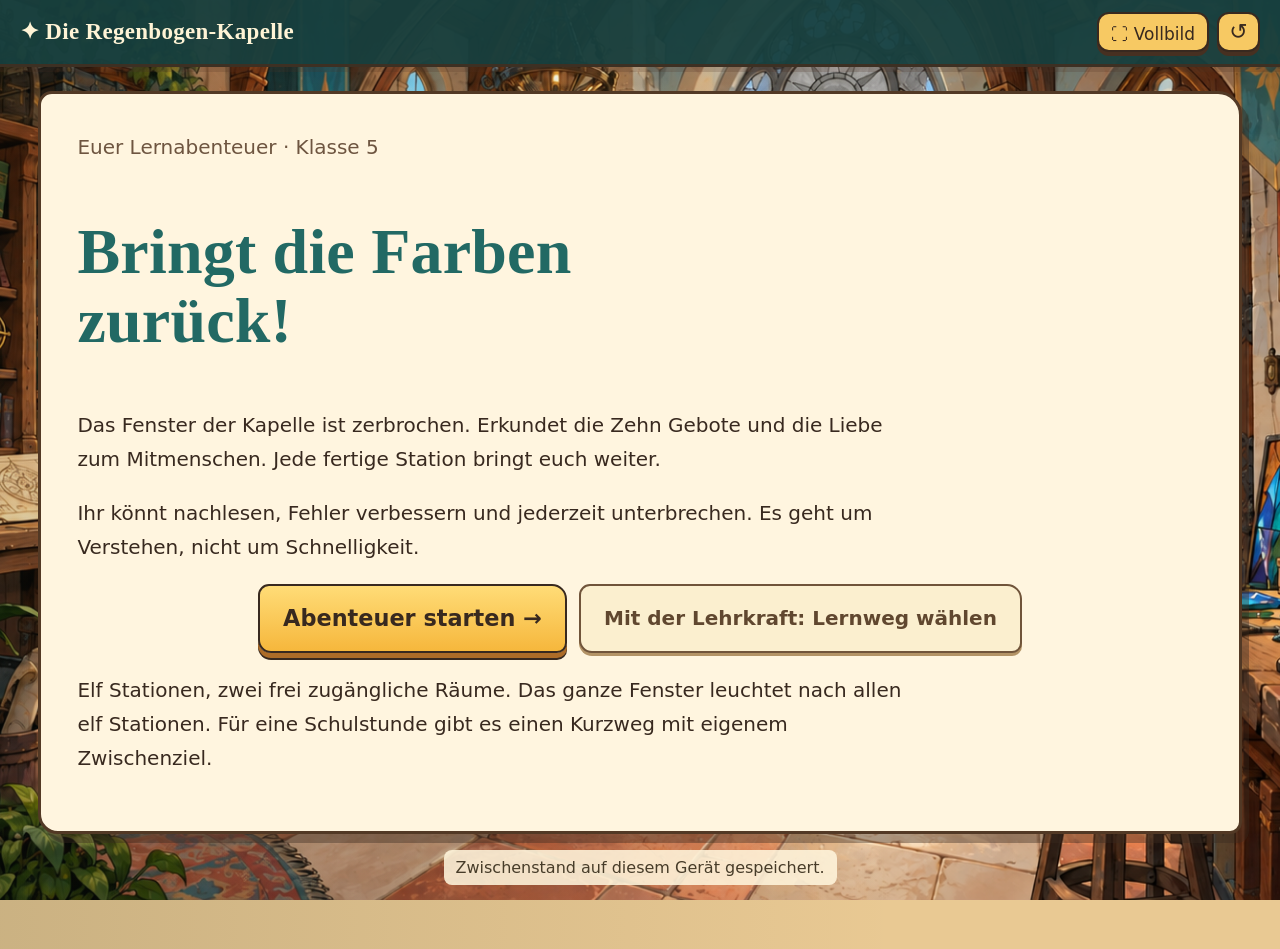
==== index.html @ 49750924 "Finale als Vollbild-Kamerafahrt" ====
<!doctype html>
<html lang="de"><head><meta charset="utf-8"><meta name="viewport" content="width=device-width,initial-scale=1"><title>Die Regenbogen-Kapelle · Gemeinsam entdecken</title><meta name="description" content="Lernabenteuer für Klasse 5: Zehn Gebote, Nächstenliebe und hilfreiche Entscheidungen.">
<link rel="stylesheet" href="styles.css?v=4.4"><link rel="stylesheet" href="adventure.css?v=4.4"><link rel="stylesheet" href="stations.css?v=4.4"><link rel="stylesheet" href="backpack.css?v=4.4"><link rel="stylesheet" href="mountain.css?v=4.4"><link rel="stylesheet" href="learning.css?v=4.4">
<link rel="stylesheet" href="scenes.css?v=4.4">
<link rel="stylesheet" href="responsive.css?v=4.4">
<script src="core.js?v=4.4" defer></script><script src="content.js?v=4.4" defer></script><script src="curriculum.js?v=4.4" defer></script><script src="script.js?v=4.4" defer></script><script src="fullscreen.js?v=4.4" defer></script></head>
<body><header class="adventure-header"><span class="adventure-brand">✦ Die Regenbogen-Kapelle</span><div class="top-actions"><button id="fullscreenBtn" class="icon-btn fullscreen-btn" type="button" aria-pressed="false">⛶ Vollbild</button><button id="resetBtn" class="icon-btn" type="button" aria-label="Spiel zurücksetzen">↺</button></div></header><p id="fullscreenStatus" class="fullscreen-status" role="status" hidden></p>
<main class="wrap"><section id="intro" class="card intro-v4"><p class="kicker">Euer Lernabenteuer · Klasse 5</p><h1>Bringt die Farben<br>zurück!</h1><p>Das Fenster der Kapelle ist zerbrochen. Erkundet die Zehn Gebote und die Liebe zum Mitmenschen. Jede fertige Station bringt euch weiter.</p><p>Ihr könnt nachlesen, Fehler verbessern und jederzeit unterbrechen. Es geht um Verstehen, nicht um Schnelligkeit.</p><div class="button-row"><button id="startBtn" class="btn sunshine">Abenteuer starten →</button><button id="introRoute" class="btn ghost">Mit der Lehrkraft: Lernweg wählen</button></div><p>Elf Stationen, zwei frei zugängliche Räume. Das ganze Fenster leuchtet nach allen elf Stationen. Für eine Schulstunde gibt es einen Kurzweg mit eigenem Zwischenziel.</p><noscript>Bitte aktiviere JavaScript, um zu spielen.</noscript></section>
<section id="game" hidden><nav class="map-header room-switch" aria-label="Räume und Lernweg"><button id="roomOne" class="btn ghost">📜 Zehn Gebote</button><button id="roomTwo" class="btn ghost">❤️ Liebe im Alltag</button><button id="routeBtn" class="btn ghost">Lernweg wählen</button><button id="finalBtn" class="btn ghost">Unser Stand</button></nav><p id="progress" class="restoration-progress" role="status"></p><div id="roomContent" class="card"></div></section>
<section id="final" class="card" hidden><div id="finalContent"></div><button id="returnBtn" class="btn sunshine">Weiter entdecken →</button></section><p id="saveStatus" class="save-status" role="status"></p></main></body></html>
---- styles.css ----
:root{--sunshine:#FFC94D;--sunshine-dark:#F0A900;--coral:#FF7A93;--coral-dark:#E85D77;--sky:#4FC3E8;--sky-dark:#2AA8D1;--mint:#34D1A6;--mint-dark:#1FB48C;--violet:#9B7EDE;--violet-dark:#8562C9;--cream:#FFFDF8;--cream-2:#FFF6E4;--ink:#3A2E52;--ink-soft:#6C6285;--grey-glass:#DEE3EC;--shadow:rgba(58,46,82,.18);--bg-top:#BFE9FB;--bg-mid:#FBE4F1;--bg-bottom:#FFD9C7;color-scheme:light}
@media(prefers-color-scheme:dark){:root{--cream:#2C2445;--cream-2:#241D3A;--ink:#FFF7EC;--ink-soft:#CFC4E8;--grey-glass:#4A4468;--shadow:rgba(0,0,0,.5);--bg-top:#161033;--bg-mid:#241A3E;--bg-bottom:#3A1F3C;color-scheme:dark}}
*{box-sizing:border-box}html,body{margin:0;padding:0}body{min-height:100vh;background:linear-gradient(160deg,var(--bg-top),var(--bg-mid) 55%,var(--bg-bottom));font-family:ui-rounded,"Arial Rounded MT Bold",system-ui,-apple-system,sans-serif;color:var(--ink);overflow-x:hidden;position:relative}h1,h2,h3,h4,.display{font-family:ui-rounded,"Arial Rounded MT Bold",system-ui,sans-serif;font-weight:700;letter-spacing:.2px}button,input{font:inherit}button:focus-visible,input:focus-visible{outline:3px solid var(--ink);outline-offset:3px}
.blob{position:fixed;border-radius:50%;filter:blur(2px);opacity:.55;z-index:0;pointer-events:none}.blob1{width:220px;height:220px;background:var(--sunshine);top:-60px;left:-70px}.blob2{width:160px;height:160px;background:var(--mint);bottom:10%;left:-60px}.blob3{width:260px;height:260px;background:var(--coral);bottom:-100px;right:-90px;opacity:.4}.blob4{width:140px;height:140px;background:var(--sky);top:8%;right:-40px;opacity:.5}
.wrap{position:relative;z-index:1;max-width:760px;margin:0 auto;padding:20px 18px 60px}.screen{display:none}.screen.active{display:block}.btn{font-weight:700;font-size:1.05rem;border:none;border-radius:999px;padding:14px 28px;cursor:pointer;color:#fff;background:var(--sky);box-shadow:0 6px 0 var(--sky-dark);transition:transform .08s,box-shadow .08s;min-height:48px}.btn:active{transform:translateY(4px);box-shadow:0 2px 0 var(--sky-dark)}.btn.sunshine{background:var(--sunshine);box-shadow:0 6px 0 var(--sunshine-dark);color:#3A2E52}.btn.coral{background:var(--coral);box-shadow:0 6px 0 var(--coral-dark)}.btn.mint{background:var(--mint);box-shadow:0 6px 0 var(--mint-dark)}.btn.ghost{background:transparent;color:var(--ink);box-shadow:none;border:2px solid var(--grey-glass)}.btn:disabled{opacity:.45;cursor:not-allowed;box-shadow:none;transform:none}.card{background:var(--cream);border-radius:28px;padding:28px 24px;box-shadow:0 14px 34px var(--shadow)}
.intro-hero,.finale-hero{display:flex;justify-content:center;margin:10px 0 4px}#windowSvg{width:220px;height:auto;overflow:visible}#windowSvg .wedge{transition:fill .6s}.title-block{text-align:center;margin-bottom:6px}.title-block h1{font-size:1.9rem;margin:6px 0 2px}.kicker{color:var(--ink-soft);margin:0;font-size:1rem}.story{font-size:1.08rem;line-height:1.55;text-align:center;margin:18px auto 22px;max-width:520px}.center{text-align:center}footer.credits{text-align:center;color:var(--ink-soft);font-size:.85rem;margin-top:26px}
.map-header{display:flex;align-items:center;justify-content:center;gap:2px;margin:8px 0 26px;padding:14px 6px}.map-window{width:56px;flex:0 0 auto;margin-right:8px}.map-window svg{width:100%;height:auto}.room-nav{display:flex;align-items:center;flex-wrap:wrap;justify-content:center;gap:0}.node{display:flex;flex-direction:column;align-items:center;gap:6px;background:none;border:none;cursor:pointer;padding:6px}.node .dot{width:52px;height:52px;border-radius:50%;display:flex;align-items:center;justify-content:center;font-size:1.5rem;background:var(--grey-glass);border:3px solid transparent;transition:.2s}.node .label{font-size:.72rem;font-weight:800;color:var(--ink-soft);max-width:70px;text-align:center}.node.locked{cursor:default}.node.locked .dot{opacity:.55}.node.active .dot{background:var(--cream);border-color:currentColor;box-shadow:0 4px 14px var(--shadow)}.node.done .dot{color:#fff}.node[data-accent=sunshine].active .dot,.node[data-accent=sunshine].done .dot{background:var(--sunshine);border-color:var(--sunshine-dark)}.node[data-accent=coral].active .dot,.node[data-accent=coral].done .dot{background:var(--coral);border-color:var(--coral-dark)}.node[data-accent=violet].active .dot{background:var(--violet);border-color:var(--violet-dark)}.connector{width:24px;height:3px;background:var(--grey-glass);border-radius:2px;margin-bottom:22px}.connector.done{background:var(--mint)}
.eyebrow-badge{display:inline-block;font-weight:700;font-size:.85rem;padding:5px 14px;border-radius:999px;color:#fff;margin-bottom:10px}.room-1 .eyebrow-badge{background:var(--sunshine-dark)}.room-2 .eyebrow-badge{background:var(--coral-dark)}.hilfe-panel{background:var(--cream-2);border:2px dashed var(--grey-glass);border-radius:16px;padding:14px 18px;margin-bottom:18px;font-size:.95rem;line-height:1.5}.hilfe-panel h4{margin:2px 0 8px}.hilfe-panel ul{margin:0;padding-left:22px}.hilfe-panel ul.plain{list-style:none;padding-left:0}.hilfe-panel li{margin-bottom:8px}.hilfe-panel p{margin:8px 0}.scene-intro{text-align:center;font-size:1.02rem;line-height:1.55;color:var(--ink-soft);max-width:520px;margin:0 auto 22px}.hotspot-grid{display:grid;grid-template-columns:repeat(auto-fit,minmax(108px,1fr));gap:14px;margin-bottom:6px}.hotspot{position:relative;color:var(--ink);background:var(--cream-2);border:2px solid var(--grey-glass);border-radius:20px;padding:18px 10px 14px;cursor:pointer;transition:transform .12s,box-shadow .12s;text-align:center}.hotspot:hover{transform:translateY(-3px);box-shadow:0 8px 18px var(--shadow)}.hotspot-icon{font-size:2.1rem;margin-bottom:8px}.hotspot-label{font-weight:800;font-size:.85rem;line-height:1.3}.hotspot-badge{position:absolute;top:-8px;right:-8px;width:28px;height:28px;border-radius:50%;display:flex;align-items:center;justify-content:center;font-size:.95rem;box-shadow:0 3px 8px var(--shadow)}.hotspot-badge-done{background:var(--mint);color:#fff}.hotspot-badge-locked{background:var(--grey-glass)}.hotspot-open{border-color:var(--sunshine-dark)}.hotspot-done{border-color:var(--mint-dark);background:var(--mint);color:#fff}.hotspot-info{border-style:dashed}.hotspot-locked{opacity:.55;cursor:default}.hotspot-exit-ready{border-color:var(--violet-dark);background:var(--violet);color:#fff}.detail-view .back-btn{margin-bottom:16px}.object-flavor{font-style:italic;color:var(--ink-soft);margin:0 0 18px}
.progress-dots{display:flex;gap:7px;margin:4px 0 16px;flex-wrap:wrap}.progress-dots span{width:10px;height:10px;border-radius:50%;background:var(--grey-glass)}.progress-dots span.filled{background:var(--sunshine-dark)}.question-text{font-size:1.12rem;font-weight:800;margin:0 0 18px;line-height:1.45}.options{display:flex;flex-direction:column;gap:12px}.opt-btn{text-align:left;font-weight:700;font-size:1rem;color:var(--ink);background:var(--cream-2);border:2px solid var(--grey-glass);border-radius:16px;padding:14px 18px;cursor:pointer;transition:.12s;min-height:48px}.opt-btn:hover{border-color:var(--sunshine-dark)}.opt-btn.correct{background:var(--mint);border-color:var(--mint-dark);color:#fff}.opt-btn.wrong{background:var(--coral);border-color:var(--coral-dark);color:#fff}.hint{margin-top:14px;font-size:.95rem;color:var(--ink-soft);min-height:1.2em}.sentence-box{background:var(--cream-2);border-radius:16px;padding:18px;font-size:1.1rem;font-weight:800;min-height:64px;margin-bottom:20px;line-height:1.5;border:2px dashed var(--grey-glass)}.sentence-box .placeholder{color:var(--ink-soft);font-weight:600;font-size:1rem}.chip-pool{display:flex;flex-wrap:wrap;gap:10px;justify-content:center}.chip{font-weight:800;font-size:1rem;color:var(--ink);background:var(--cream);border:2px solid var(--grey-glass);border-radius:14px;padding:11px 16px;cursor:pointer;min-height:44px}.chip:hover{border-color:var(--coral-dark)}.chip.used{display:none}
.buckets{display:flex;gap:14px;margin-top:22px;flex-wrap:wrap}.bucket{flex:1 1 140px;background:var(--cream-2);border:2px solid var(--grey-glass);border-radius:16px;padding:14px;min-height:140px;cursor:pointer;transition:.15s}.bucket h4{margin:2px 0 10px;text-align:center}.bucket-item{background:var(--cream);border-radius:10px;padding:8px 10px;font-size:.85rem;font-weight:700;margin-bottom:8px}.statement-pool{display:flex;flex-direction:column;gap:10px;margin-bottom:6px}.statement-card{text-align:left;color:var(--ink);background:var(--cream);border:2px solid var(--grey-glass);border-radius:14px;padding:13px 16px;font-weight:700;cursor:pointer;font-size:.98rem;min-height:44px}.statement-card.selected{border-color:var(--mint-dark);background:var(--mint);color:#fff}.statement-card.placed{display:none}
.keypad{max-width:280px;margin:0 auto}.keypad-display{background:var(--cream-2);border:2px solid var(--grey-glass);border-radius:14px;text-align:center;font-size:1.8rem;font-weight:700;padding:10px;margin-bottom:14px;letter-spacing:4px;min-height:52px}.keypad-grid{display:grid;grid-template-columns:repeat(3,1fr);gap:10px}.keypad-btn{font-weight:700;font-size:1.3rem;background:var(--cream);border:2px solid var(--grey-glass);border-radius:14px;padding:14px 0;cursor:pointer;color:var(--ink);min-height:52px}.keypad-btn:hover{border-color:var(--sunshine-dark)}.keypad-btn.keypad-ok{background:var(--mint);color:#fff;border-color:var(--mint-dark)}.keypad-btn.keypad-del{background:var(--coral);color:#fff;border-color:var(--coral-dark)}.keypad-btn:disabled{opacity:.5}
.catch-score{text-align:center;font-weight:700;margin-bottom:10px}.catch-game{position:relative;height:300px;background:linear-gradient(180deg,var(--bg-top),var(--cream-2));border-radius:20px;overflow:hidden;border:2px solid var(--grey-glass);margin-bottom:6px}.catch-chip{position:absolute;top:-54px;font-weight:700;font-size:.92rem;background:var(--cream);border:2px solid var(--sunshine-dark);border-radius:999px;padding:9px 15px;cursor:pointer;box-shadow:0 4px 10px var(--shadow);color:var(--ink);max-width:90%;overflow-wrap:anywhere}.catch-static-pool{display:flex;flex-wrap:wrap;gap:10px;justify-content:center;padding:16px;background:var(--cream-2);border-radius:20px;margin-bottom:6px}.catch-static-pool .catch-chip{position:static}.success-box{text-align:center;padding:10px 0 2px}.success-box .big-emoji{font-size:2.6rem;display:block;margin-bottom:6px}.success-box p{font-size:1.05rem;line-height:1.5}.message-card{background:var(--cream-2);border-left:6px solid var(--sunshine-dark);border-radius:16px;padding:20px 22px;font-size:1.08rem;line-height:1.6;margin:20px 0}.cert{border:3px dashed var(--sunshine-dark);border-radius:20px;padding:22px;text-align:center;margin:22px 0;background:var(--cream)}.cert input{font-weight:700;font-size:1.1rem;text-align:center;color:var(--ink);border:none;border-bottom:3px solid var(--grey-glass);background:transparent;padding:8px 4px;width:80%;max-width:320px}.cert-name{font-size:1.3rem;margin:10px 0 4px;min-height:1.6em;overflow-wrap:anywhere}.button-row{display:flex;gap:12px;justify-content:center;flex-wrap:wrap;margin-top:20px}.confetti{position:fixed;top:-20px;width:10px;height:16px;z-index:5;pointer-events:none;border-radius:2px}.top-actions{position:fixed;top:14px;right:14px;z-index:6}.icon-btn{background:var(--cream);color:var(--ink);border:none;border-radius:50%;width:42px;height:42px;font-size:1.1rem;box-shadow:0 4px 12px var(--shadow);cursor:pointer}
@media(prefers-reduced-motion:no-preference){.blob{animation:floaty 9s ease-in-out infinite}.blob2{animation-duration:11s}.blob3{animation-duration:13s}.blob4{animation-duration:10s}@keyframes floaty{50%{transform:translateY(-18px) scale(1.04)}}#windowSvg.complete .glow{animation:pulseglow 2.4s ease-in-out infinite}@keyframes pulseglow{0%,100%{opacity:.35}50%{opacity:.75}}.hotspot-exit-ready{animation:exitPulse 1.6s ease-in-out infinite}@keyframes exitPulse{50%{box-shadow:0 0 0 8px rgba(155,126,222,0)}}.shake{animation:shake .4s}@keyframes shake{20%{transform:translateX(-8px)}40%{transform:translateX(8px)}60%{transform:translateX(-6px)}80%{transform:translateX(6px)}}.catch-chip.falling{animation:dropfall linear forwards}@keyframes dropfall{to{transform:translateY(360px)}}.catch-caught{animation:caughtPop .4s ease forwards!important}@keyframes caughtPop{to{transform:scale(1.5);opacity:0}}.catch-wrong{animation:wrongShrink .4s ease forwards!important}@keyframes wrongShrink{to{transform:scale(.5);opacity:0}}.confetti{animation:fall linear forwards}@keyframes fall{to{transform:translateY(110vh) rotate(360deg);opacity:.9}}}
@media(prefers-reduced-motion:reduce){*,*::before,*::after{transition:none!important;animation:none!important}}
@media(max-width:480px){.title-block h1{font-size:1.5rem}.card{padding:22px 16px;border-radius:22px}.buckets{flex-direction:column}.connector{width:14px}.wrap{padding-top:60px}}
.mini-game h2{font-size:1.45rem;margin:0 0 12px;overflow-wrap:anywhere}.mini-game h3{font-size:1.15rem;line-height:1.45}.mini-intro,.mini-story{line-height:1.6}.mini-story{padding:18px;border-radius:18px;background:var(--cream-2);border-left:5px solid var(--violet)}.mini-visual{display:flex;align-items:center;justify-content:center;gap:10px;min-height:110px;margin:22px 0 10px;padding:20px;border-radius:20px}.bridge-visual{background:linear-gradient(180deg,var(--cream-2) 48%,#2a8baa 49%,#19647e);border-inline:16px solid var(--mint-dark)}.mini-piece{display:flex;align-items:center;justify-content:center;width:65px;height:46px;font-size:1.8rem;border:2px dashed var(--ink-soft);border-radius:10px;opacity:.28;filter:grayscale(1);transition:opacity .3s,transform .3s}.mini-piece.restored{opacity:1;filter:none;transform:translateY(-4px);border-style:solid;background:var(--sunshine);border-color:var(--sunshine-dark)}.workshop-visual{display:grid;grid-template-columns:repeat(2,minmax(0,80px));gap:5px;background:var(--cream-2);border:5px solid var(--violet-dark);border-radius:85px 85px 14px 14px;width:min(100%,220px);margin-inline:auto}.workshop-visual .mini-piece{width:100%;height:55px}.workshop-visual .mini-piece.restored{transform:none;color:#3a2e52}.workshop-visual .mini-piece:nth-child(2).restored{background:var(--coral)}.workshop-visual .mini-piece:nth-child(3).restored{background:var(--sky)}.workshop-visual .mini-piece:nth-child(4).restored{background:var(--mint)}.mini-progress{text-align:center;font-weight:800;color:var(--ink-soft)}.mini-feedback{line-height:1.6;border-radius:14px;min-height:1.6em;margin:18px 0}.mini-feedback:not(:empty){padding:16px;background:var(--cream-2);border-left:5px solid var(--sunshine-dark)}.mini-feedback.helpful{border-left-color:var(--mint-dark)}.mini-next{margin-bottom:10px}.mini-game [hidden]{display:none!important}.mini-game .opt-btn{line-height:1.5}.mini-game .opt-btn.correct{color:#183c31}.mini-game .opt-btn:disabled{cursor:default}.mini-game .opt-btn.tried{border-style:dashed}.mini-recap{padding-left:24px;line-height:1.65}.mini-recap li{margin-bottom:12px}.mini-reflection{padding:16px;background:var(--cream-2);border-radius:14px;line-height:1.6}.backpack-visual{text-align:center;margin:20px 0}.backpack-icon{font-size:4rem;display:block}.backpack-pebbles{display:flex;justify-content:center;gap:14px}.pebble{font-size:2rem}.stone-list{display:grid;gap:12px}.stone-button{padding:18px;border:2px solid var(--grey-glass);background:var(--cream-2);color:var(--ink);border-radius:22px;text-align:left;line-height:1.5;cursor:pointer;font-weight:700}.stone-button:hover{border-color:var(--violet)}.stone-button.lifted{border-color:var(--mint-dark);cursor:default;opacity:.65}.mini-game h3:focus{outline:none}
@media(max-width:480px){.mini-game h2{font-size:1.25rem}.mini-story{padding:14px}.mini-visual{padding:14px;gap:6px}.mini-piece{width:55px}.mini-next{width:100%}}
@media print{@page{size:A4;margin:18mm}:root{--cream:#fff;--cream-2:#fff;--ink:#000;--ink-soft:#333;--sunshine-dark:#a56c00}body{background:#fff;color:#000}.blob,.top-actions,.confetti,.button-row,#nameInput,#screen-intro,#screen-game{display:none!important}.wrap{padding:0;max-width:none}.cert,.message-card{break-inside:avoid}#screen-finale.active{display:block}#windowSvg{print-color-adjust:exact;-webkit-print-color-adjust:exact}}
---- adventure.css ----
/* Ein warmes, handgezeichnetes Point-and-Click-Abenteuer.
   Die helle Palette ist bewusst unabhängig vom System-Dunkelmodus. */
:root{--sunshine:#ffc64c;--sunshine-dark:#a9691b;--coral:#ef805b;--coral-dark:#a8422c;--sky:#70c9cd;--sky-dark:#257e82;--mint:#8ec890;--mint-dark:#387e58;--violet:#aa8ed0;--violet-dark:#685080;--cream:#fff6de;--cream-2:#f5e7c6;--ink:#38291f;--ink-soft:#6e5540;--grey-glass:#c2c9bc;--shadow:rgba(45,27,17,.28);--bg-top:#b5e4da;--bg-mid:#fff0c0;--bg-bottom:#e8a16b;color-scheme:light}
html{min-height:100%;background:#e9c993}body{background:linear-gradient(90deg,rgba(30,45,34,.15),transparent 70%),var(--chapel-scene) center center / cover fixed;min-height:100vh;font-family:'Trebuchet MS',Verdana,system-ui,sans-serif;line-height:1.45}.blob{display:none}button,input{font-family:inherit}button:focus-visible,input:focus-visible,[role=button]:focus-visible{outline:4px solid #087c88;outline-offset:5px}h1,h2,h3,h4,.display{font-family:Georgia,'Palatino Linotype',serif;font-weight:800;color:var(--ink)}
.adventure-header{position:relative;z-index:7;display:flex;align-items:center;justify-content:space-between;gap:20px;padding:17px 90px 17px 30px;border-bottom:3px solid #3d3023;background:#173f3eeF;color:#fff4d6;box-shadow:0 5px 0 #4e322535}.adventure-brand{font-family:Georgia,serif;font-size:1.15rem;font-weight:bold;letter-spacing:.3px}.adventure-brand>span{color:#ffc954;font-size:1.5rem;margin-right:9px}.adventure-tag{font-size:.8rem;color:#d2e6cb}.top-actions{top:12px;right:22px;z-index:8}.icon-btn{border:2px solid #38291f;border-radius:12px;background:#f7c963;box-shadow:0 4px 0 #473021;color:#38291f;width:43px;height:40px}.wrap{max-width:1180px;padding:40px 28px 75px;margin:0 auto}#screen-intro.active{display:grid;grid-template-columns:minmax(0,540px) 1fr;gap:32px;align-items:end;min-height:calc(100vh - 190px)}
.intro-copy{position:relative;padding:36px 36px 28px;background:#fff3d7;border:3px solid #503323;border-radius:10px 30px 14px 25px;box-shadow:8px 10px 0 #38291f44,inset 0 0 0 7px #f4deb4;background-image:radial-gradient(#ab7c3820 .65px,transparent .65px);background-size:6px 6px}.intro-copy::before,.intro-copy::after{content:'✦';position:absolute;color:#ba7c2e;font-size:18px;top:10px}.intro-copy::before{left:14px}.intro-copy::after{right:14px}.title-block{text-align:left}.title-block .kicker{font-weight:800;text-transform:uppercase;letter-spacing:1.5px;color:#247777;font-size:.7rem;margin:4px 0 18px}.title-block h1{font-size:clamp(2rem,3.6vw,3.15rem);line-height:1.05;letter-spacing:-1.5px;margin:0 0 22px;color:#443023}.title-block h1 span{display:inline-block;color:#b64c28;font-size:1.35em;text-shadow:1px 2px 0 #ffc863}.story{text-align:left;margin:0 0 24px;font-size:1rem;line-height:1.75;max-width:none}.intro-copy .center{text-align:left}.btn{border:2px solid #38291f;border-radius:11px 15px 10px 13px;font-weight:800;font-size:1rem;min-height:50px;padding:13px 23px;color:#243a36;background:#8acaca;box-shadow:0 5px 0 #3d5e56,0 7px 0 #38291f;transition:transform .12s,filter .12s}.btn:hover{filter:brightness(1.06);transform:translateY(-2px)}.btn:active{transform:translateY(4px);box-shadow:0 1px 0 #38291f}.btn.sunshine{background:linear-gradient(#ffdc77,#f6b73c);box-shadow:0 5px 0 #ad6c28,0 7px 0 #38291f;color:#38291f}.btn.coral{background:linear-gradient(#f3a17b,#e97654);box-shadow:0 5px 0 #a6412b,0 7px 0 #38291f;color:#38291f}.btn.mint{background:linear-gradient(#b9df97,#83bd80);box-shadow:0 5px 0 #47764c,0 7px 0 #38291f;color:#223b28}.btn.ghost{border:2px solid #70543a;background:#fbefcf;box-shadow:0 3px 0 #b39366;color:#60472f}.btn:disabled{transform:none;filter:none}#startBtn{font-size:1.12rem;display:flex;gap:30px;align-items:center}#startBtn span{font-size:1.5rem}.adventure-facts{display:flex;flex-wrap:wrap;gap:7px 13px;margin-top:28px;font-size:.72rem;font-weight:800;color:#6d543a}.adventure-facts span::before{content:'✦ ';color:#bc7930}footer.credits{text-align:left;font-size:.72rem;line-height:1.6;border-top:1px solid #d8bd87;padding-top:12px;margin-top:16px}
.window-note{justify-self:end;display:flex;align-items:center;gap:16px;max-width:355px;padding:14px 20px;margin-bottom:8px;transform:rotate(2deg);background:#e8f4dceF;border:3px solid #3d4c34;border-radius:10px 23px 8px 19px;box-shadow:5px 7px 0 #24382865}.window-note strong{font-family:Georgia,serif;line-height:1.25;font-size:1.08rem;color:#28534e}.window-note p{font-size:.78rem;line-height:1.5;margin:6px 0 0}.window-note .intro-hero{width:75px;min-width:75px;margin:0}.window-note #windowSvg{width:75px!important}.window-note #windowSvg .glow{opacity:.3}
.map-header{max-width:660px;margin:0 auto 25px;padding:10px 20px;border:3px solid #493122;border-radius:16px 9px 17px 12px;box-shadow:5px 6px 0 #38291f50;background:linear-gradient(100deg,#ffefc7,#f3d39f)}.map-window{width:43px;margin-right:18px}.node{padding:5px 8px}.node .dot{width:49px;height:49px;border:2px solid #5c422c;box-shadow:0 3px 0 #86674340;border-radius:13px;transform:rotate(-3deg)}.node .label{font-size:.76rem;max-width:90px;color:#503b29}.node.active .dot{box-shadow:0 3px 0 #5c422c}.node.done .dot{color:#244333}.node.locked .dot{opacity:.65}.connector{background:#b39972;width:34px;height:4px}.connector.done{background:#43845c}.card{border:3px solid #523925;border-radius:14px 24px 12px 20px;background:#fff5df;box-shadow:7px 9px 0 #38291f65;padding:28px 32px 34px}.room-card{position:relative;overflow:hidden}.room-card::before{content:'';display:block;height:156px;margin:-28px -32px 25px;background:linear-gradient(0deg,#153b3833,transparent),var(--chapel-scene) center 42% / cover;border-bottom:3px solid #65462d}.eyebrow-badge{font-family:Georgia,serif;font-size:1.05rem;font-weight:bold;padding:8px 20px;border:2px solid #493122;border-radius:6px 13px 7px 10px;transform:rotate(-1deg);box-shadow:2px 3px 0 #c5ac7d;color:#fff4d6}.room-1 .eyebrow-badge{background:#28797a}.room-2 .eyebrow-badge{background:#ad5237}.scene-intro{text-align:left;margin:14px 0 25px;max-width:740px;color:#70543d;font-size:1rem;line-height:1.7}.hotspot-grid{grid-template-columns:repeat(auto-fit,minmax(175px,1fr));gap:19px;padding:7px 4px}.hotspot{min-height:168px;background:linear-gradient(145deg,#fff6d7,#f5d99f);border:2px solid #725333;border-radius:14px 19px 10px 18px;box-shadow:3px 5px 0 #a37d4966;padding:18px 14px 13px;color:#493320;transform:rotate(-1deg)}.hotspot:nth-child(even){transform:rotate(1deg);background:linear-gradient(145deg,#e1f1d0,#b5d6b6)}.hotspot:nth-child(3n){background:linear-gradient(145deg,#ffe6c9,#eeb29a)}.hotspot:nth-child(4n){background:linear-gradient(145deg,#d7f0ee,#9cceca)}.hotspot:hover{transform:translateY(-5px) rotate(0);box-shadow:4px 9px 0 #a37d4955}.hotspot-icon{font-size:2.5rem;line-height:1.3;filter:drop-shadow(2px 3px 0 #88623e35);margin-bottom:10px}.hotspot-label{font-size:.92rem;line-height:1.3;max-width:170px;margin:0 auto}.hotspot::after{content:'Entdecken →';display:block;font-size:.68rem;letter-spacing:.5px;text-transform:uppercase;font-weight:800;margin-top:13px;color:#765337}.hotspot.hotspot-done{background:linear-gradient(145deg,#e5f5c8,#a8cf92);color:#2f4b2b;border-color:#4d7643}.hotspot-done::after{content:'Geschafft!';color:#315830}.hotspot.hotspot-info{background:#ead9b5;border-style:dashed}.hotspot-info::after{content:'Nachschlagen';color:#6b4e34}.hotspot.hotspot-locked{background:#e1d8c5;opacity:.65}.hotspot-locked::after{content:'Noch verschlossen'}.hotspot.hotspot-exit-ready{background:linear-gradient(#ffd67e,#f3b044);border-color:#8d581e;color:#43321e}.hotspot-exit-ready::after{content:'Weiter geht’s →';color:#513516}.hotspot-badge{border:2px solid #506d3c;box-shadow:1px 2px 0 #55482f40;width:30px;height:30px;right:-9px;top:-10px}.hotspot-badge-done{color:#2c4929;background:#c8e69d}
.object-flavor{font-style:normal;border-left:4px solid #cd9762;padding:2px 0 2px 15px;font-size:.9rem;line-height:1.65;max-width:780px}.detail-view{max-width:780px;margin:0 auto}.detail-view .back-btn{font-size:.85rem;padding:9px 17px;min-height:42px;margin-bottom:23px}.question-text{font-family:Georgia,serif;font-size:1.3rem;font-weight:bold;line-height:1.55}.opt-btn,.chip,.statement-card,.keypad-btn{border:2px solid #b8965e;border-radius:10px 15px 10px 13px;box-shadow:0 3px 0 #c7a66e55;background:#fffaf0;color:#493523;line-height:1.55}.opt-btn{padding:15px 19px}.opt-btn:hover,.chip:hover,.statement-card:hover{border-color:#318180;background:#edf4df}.opt-btn.correct,.statement-card.selected{background:#c1df9d;border-color:#4b793c;color:#264024}.opt-btn.wrong{background:#f2c3aa;color:#5b281d;border-color:#ba6346}.hint{font-size:.95rem;color:#755635;line-height:1.6}.hilfe-panel{border:2px dashed #b68d51;background:#fff8e7;border-radius:10px;line-height:1.8}.hilfe-panel h4{color:#286f71;font-size:1.2rem}.hilfe-panel li{margin-bottom:18px}.sentence-box{border:2px dashed #a8844e;background:#f7e8be;font-size:1rem}.bucket{background:#ecedd3;border:2px solid #80986f;box-shadow:3px 4px 0 #bcc6a766;border-radius:10px 17px 12px 19px}.bucket-item{color:#355131;background:#fffdf0}.keypad-display{background:#eef0d5;border:3px solid #736247;border-radius:10px;color:#355a46}.keypad-btn.keypad-ok{color:#234e32;background:#a9d399}.keypad-btn.keypad-del{color:#662f20;background:#f3aa86}.catch-game{border:3px solid #716a43;background:linear-gradient(#b1dedd,#eff3c8);box-shadow:inset 0 -24px #9bba73}.catch-chip{color:#4c3927;background:#fff3c9;border:2px solid #8c6b31}.catch-score{color:#286d69}
.mini-game h2{color:#a7482c;font-size:1.8rem}.mini-game h3{color:#366b64;font-size:1.2rem}.mini-progress{font-weight:800;letter-spacing:.4px;color:#746044}.mini-story{background:#f6e7bd;border-left:5px solid #df9b3c;border-radius:7px 16px 11px 10px}.mini-feedback:not(:empty){background:#fff8e4;border:2px dashed #c2944e;color:#604a2f}.mini-feedback.helpful{border-color:#659462;background:#e5efd2}.mini-reflection{background:#e3edda;border:1px solid #b5c6a0;border-radius:10px;color:#42613d}.mini-recap{color:#58442e}.stone-button{background:#ede0c4;border-color:#aa9165;box-shadow:3px 4px 0 #bda77f70}.stone-button:hover{border-color:#357d73}.stone-button.lifted{background:#d8e8c0;color:#335234}.bridge-visual{background:linear-gradient(#b8e2da 40%,#4caca8 41%,#267d89);border-inline:18px solid #59804e;border-radius:20px 15px 13px 20px;box-shadow:inset 0 -10px #24677733}.bridge-visual .mini-piece{flex:1;max-width:180px;background:#f4d6a1;color:#513b22;border-color:#76522d}.bridge-visual .mini-piece.restored{background:repeating-linear-gradient(0deg,#b57943 0 5px,#c59252 6px 14px);border:3px solid #563e28;border-radius:7px;box-shadow:0 5px 0 #614623}.workshop-visual{border-color:#705030;background:#ddc897;box-shadow:4px 5px 0 #ab845955}.workshop-visual .mini-piece{border-color:#6a583b}.backpack-visual{background:radial-gradient(ellipse,#e3e9bb,transparent 70%);padding:12px}
#screen-finale.active{max-width:800px;margin:0 auto;padding:30px 36px;background:#fff4d7;border:3px solid #5c3c27;border-radius:16px 27px 13px 21px;box-shadow:7px 8px 0 #38291f60}#screen-finale .title-block{text-align:center}#screen-finale h1{font-size:2.5rem;line-height:1.15;margin-top:18px;color:#a24928}.message-card{background:#f5e8c0;border-left-color:#bd8430}.cert{background:#fffaf0;border:3px dashed #b18b48;box-shadow:inset 0 0 0 5px #fff4d8}.cert-name{color:#286e67;font-family:Georgia,serif}.cert input{color:#493b2a}.success-box{padding:20px 0 10px}.success-box p{line-height:1.7}.success-box .big-emoji{font-size:3.5rem}
@media(min-width:1400px){.wrap{max-width:1320px}#screen-intro.active{grid-template-columns:560px 1fr}.intro-copy{padding:42px}}
@media(max-width:800px){body{background-attachment:scroll;background-position:62% top;background-size:auto 100vh;background-color:#d4ba8c}.adventure-header{padding-left:18px}.adventure-tag{display:none}.wrap{padding:25px 18px 50px}#screen-intro.active{grid-template-columns:minmax(0,1fr);gap:25px;padding-top:105px}.intro-copy{max-width:580px;padding:28px;margin:auto}.window-note{justify-self:center;max-width:400px;transform:rotate(1deg)}.title-block h1{font-size:2.6rem}.room-card::before{height:130px}.hotspot-grid{grid-template-columns:repeat(3,minmax(0,1fr));gap:14px}.hotspot{min-height:165px;padding:16px 9px}.hotspot-label{font-size:.82rem}.card{padding:24px}.room-card::before{margin:-24px -24px 23px}}
@media(max-width:480px){.adventure-header{min-height:65px;padding:14px 74px 14px 14px}.adventure-brand{font-size:.9rem;max-width:245px}.adventure-brand>span{font-size:1.1rem;margin-right:5px}.top-actions{right:15px}.wrap{padding:16px 12px 35px}#screen-intro.active{padding-top:100px;gap:20px}.intro-copy{padding:26px 22px 23px;border-radius:10px 23px 12px 20px}.title-block h1{font-size:2rem;letter-spacing:-1px}.title-block .kicker{font-size:.59rem;letter-spacing:1.1px}.story{font-size:.91rem;line-height:1.7}#startBtn{width:100%;justify-content:space-between;font-size:1rem}.window-note{margin:0 9px;padding:10px 16px}.window-note .intro-hero{width:60px;min-width:60px}.window-note #windowSvg{width:60px!important}.window-note strong{font-size:.95rem}.map-header{padding:9px 5px;margin-bottom:18px}.map-window{width:32px;margin-right:6px}.node{padding:4px}.node .dot{width:40px;height:40px;font-size:1.2rem}.node .label{font-size:.65rem;max-width:67px}.connector{width:15px}.card{padding:20px 15px}.room-card::before{margin:-20px -15px 20px;height:112px}.eyebrow-badge{font-size:.86rem;padding:7px 12px}.hotspot-grid{grid-template-columns:repeat(2,minmax(0,1fr));gap:15px 13px}.hotspot{min-height:163px}.hotspot-icon{font-size:2.2rem}.hotspot-label{font-size:.83rem;overflow-wrap:anywhere}.scene-intro{font-size:.9rem}.question-text{font-size:1.14rem}.mini-game h2{font-size:1.4rem}.opt-btn{font-size:.94rem;padding:12px 14px}.mini-story,.mini-intro,.mini-feedback,.mini-reflection,.mini-recap{font-size:.94rem}.button-row .btn{width:100%}#screen-finale.active{padding:24px 18px}#screen-finale h1{font-size:1.9rem}.adventure-facts{font-size:.66rem;gap:6px 9px}}
@media(prefers-reduced-motion:reduce){.btn,.hotspot,.mini-piece{transition:none}.btn:hover,.hotspot:hover{transform:none}}
@media print{body{background:#fff}.adventure-header,.window-note{display:none!important}.wrap{padding:0}#screen-finale.active{border:0;box-shadow:none;max-width:none;padding:0;background:#fff}.message-card,.cert{background:#fff}.cert{box-shadow:none}}

/* Sichtbarer Fortschritt und Trefferrückmeldung */
:root{--chapel-scene:url('assets/kapelle-kaputt.png')}
body.restored{--chapel-scene:url('assets/kapelle.png')}
.restoration-progress{width:fit-content;max-width:100%;margin:0 auto 22px;padding:10px 20px;background:#fff4d7;border:2px solid #634927;border-radius:12px;font-weight:800;color:#355d50;text-align:center}
.finale-scene{display:block;width:100%;border:3px solid #866135;border-radius:14px;margin:0 auto 20px}
.catch-rules{font-size:.9rem;line-height:1.6;color:#60482d}
.catch-score{padding:12px;border:3px solid #98794d;border-radius:12px;background:#fff5d9}
.catch-score.score-good{border-color:#28733e;background:#d3edb8;color:#214b28}
.catch-score.score-bad{border-color:#a33332;background:#f9d5c9;color:#762321}
body::after{content:'';position:fixed;inset:0;pointer-events:none;z-index:50;opacity:0}
body.hit-good::after{opacity:1;background:rgba(72,190,91,.15);box-shadow:inset 0 0 65px rgba(33,160,64,.65)}
body.hit-bad::after{opacity:1;background:rgba(225,53,40,.17);box-shadow:inset 0 0 65px rgba(210,40,35,.65)}
@media(prefers-reduced-motion:reduce){body.hit-good::after,body.hit-bad::after{display:none}}
---- stations.css ----
/* Neun eigens illustrierte Adventure-Orte aus einem 3×3-Bildatlas. */
[data-station]{--scene-x:0%;--scene-y:0%}
[data-station="alltag"]{--scene-x:50%}
[data-station="reihenfolge"]{--scene-x:100%}
[data-station="frage"]{--scene-y:50%}
[data-station="antwort"],[data-station="buch"]{--scene-x:50%;--scene-y:50%}
[data-station="sortieren"]{--scene-x:100%;--scene-y:50%}
[data-station="doppel"]{--scene-y:100%}
[data-station="bruecke"]{--scene-x:50%;--scene-y:100%}
[data-station="werkstatt"]{--scene-x:100%;--scene-y:100%}
.hotspot[data-station]{padding:10px 10px 15px;overflow:hidden}
.hotspot[data-station] .hotspot-icon{font-size:0;aspect-ratio:1;background-image:url('assets/stationen.png');background-size:300% 300%;background-position:var(--scene-x) var(--scene-y);border:2px solid #6c5035;border-radius:12px 16px 9px 14px;filter:none;margin-bottom:12px}
.hotspot[data-station="bergpruefung"] .hotspot-icon{background-image:url('assets/berg.png');background-size:cover;background-position:center}
.hotspot[data-station="sorgenweg"] .hotspot-icon{background-image:url('assets/sorgenweg.png');background-size:cover;background-position:center}
.hotspot[data-station="buch"]{grid-column:1/-1;display:grid;grid-template-columns:96px 1fr;align-items:center;background:linear-gradient(110deg,#fff5be,#e4bf76);border:3px solid #89612e;border-style:solid;text-align:left;transform:none}
.hotspot[data-station="buch"] .hotspot-icon{grid-row:1/3;margin:0 16px 0 0;width:80px}
.hotspot[data-station="buch"] .hotspot-label{max-width:none;margin:0;font:700 1.3rem Georgia}
.hotspot[data-station="buch"]::after{content:'Euer Begleiter · Gebote & hilfreiche Gedanken';margin:0;text-transform:none;letter-spacing:0}
.station-tools{position:sticky;top:8px;z-index:8;display:flex;justify-content:flex-end;pointer-events:none;margin:-5px 0 18px}
.book-quick{pointer-events:auto;background:#ffda7f;color:#46331e;border:2px solid #75532b;font-size:.85rem;padding:10px 14px;box-shadow:2px 3px #76502b40}
.station-art{width:min(100%,350px);aspect-ratio:1;margin:0 auto 24px;border:5px solid #705239;border-radius:22px 12px 24px 10px;background-image:url('assets/stationen.png');background-size:300% 300%;background-position:var(--scene-x) var(--scene-y);box-shadow:5px 7px 0 #75573540}
.station-title{text-align:center;color:#285d58;font-family:Georgia,serif}
.detail-view[data-station="reihenfolge"] .chip{background:linear-gradient(120deg,#efead2,#c5c1a6);border-color:#7b8070;border-radius:8px 17px 5px 10px}
.detail-view[data-station="reihenfolge"] .sentence-box{background:#d5d3bd;border:3px solid #737864;color:#34433d}
.detail-view[data-station="alltag"] .statement-card{background:#fff0ba;border:2px solid #a98043;box-shadow:3px 4px 0 #b5966240}
.detail-view[data-station="sortieren"] .bucket{border:3px solid #a37a35;background:linear-gradient(#fff7d6,#e9d9a7);border-radius:10px 10px 36px 36px}
.detail-view[data-station="doppel"] .keypad{padding:22px;background:linear-gradient(135deg,#bd8544,#62452d);border:5px solid #553c29;border-radius:22px;box-shadow:inset 0 0 0 3px #eac180}
.detail-view[data-station="bedeutung"] .question-text,.detail-view[data-station="antwort"] .sentence-box{background:#f6e3ac;border:2px solid #b58c4b;padding:20px;border-radius:3px 20px 6px 15px;box-shadow:4px 5px 0 #72513530}
.book-dialog{width:min(90vw,760px);max-height:85vh;border:4px solid #694b2d;border-radius:18px;padding:24px;background:#fff4d4;color:#493523;box-shadow:12px 14px 0 #31271c55}.book-dialog::backdrop{background:#193c3bd9}.book-close{position:sticky;top:0;display:block;margin-left:auto;background:#ffda7f;z-index:1}.book-dialog h2{font-family:Georgia,serif}.book-dialog .hilfe-panel{border:0;background:transparent;padding:0}.mountain-toolbar{flex-wrap:wrap;gap:12px}.mountain-toolbar .btn{font-size:.88rem}.mountain-toolbar .btn:last-child{background:#ffe299;border:2px solid #796644}
@media(max-width:600px){.station-art{max-width:260px}.book-quick{font-size:.75rem}.book-dialog{padding:16px}.hotspot[data-station="buch"] .hotspot-label{font-size:1.1rem}.hotspot[data-station="buch"]::after{font-size:.72rem}.station-tools{top:6px}.hotspot-badge{right:3px;top:3px}}
.hotspot[data-station="buch"]{min-height:112px}.hotspot-badge{right:4px;top:4px;z-index:1}
.hotspot[data-station="ausgang"] .hotspot-icon{background-image:url('assets/kapelle-kaputt.png');background-size:350%;background-position:right 55%}
/* Auswahl muss stärker sein als das stationsspezifische Papierdesign. */
.detail-view .statement-card.selected{background:#c1eee5!important;border:4px solid #136c70!important;outline:3px solid #ffce61;outline-offset:3px;color:#163d3f;box-shadow:0 0 0 6px #ffffffa0;transform:translateX(3px)}
.statement-card.selected::before{content:'✓ AUSGEWÄHLT · ';display:block;font-size:.75rem;letter-spacing:.04em;color:#145e61}
.selection-notice{padding:12px 16px;background:#e1f3e8;border-left:4px solid #297879;border-radius:8px;font-weight:700;line-height:1.5}
.mountain-toolbar{display:grid;grid-template-columns:1fr auto;align-items:center}.mountain-toolbar>strong{grid-column:1}.mountain-toolbar>button:not(:first-of-type){grid-column:1/-1;width:100%;min-height:52px}.mountain-feedback{min-height:0}.mountain-controls:empty{display:none}
.top-actions{display:flex;gap:8px;align-items:center}.fullscreen-btn{width:auto!important;padding:8px 12px!important;font-size:.85rem!important;white-space:nowrap}.fullscreen-status{position:fixed;top:65px;right:16px;z-index:1000;max-width:min(90vw,400px);background:#fff4d4;border:2px solid #7b5f35;border-radius:10px;padding:14px;color:#46351f}html:fullscreen{overflow:auto;background:#244e4c}.adventure-header{padding-right:210px}
@media(max-width:600px){.adventure-header{padding-right:160px;min-height:70px}.adventure-brand{font-size:.85rem}.top-actions{top:12px;right:8px}.fullscreen-btn{font-size:.7rem!important;padding:7px!important}.top-actions .icon-btn{width:34px;height:34px}}
---- backpack.css ----
.worry-game{max-width:960px;margin:auto}.worry-rules{line-height:1.65}.worry-count{display:table;margin:16px auto;padding:10px 24px;border:2px solid #665638;border-radius:18px;background:#ffdb77;color:#493921;font-weight:800;font-size:1.15rem}.worry-scene{position:relative;isolation:isolate;min-height:620px;overflow:hidden;border:3px solid #6b644d;border-radius:24px;background:#b9d9d3 url('assets/sorgenweg.png') center/cover;box-shadow:inset 0 0 25px #54452940;transition:box-shadow .2s}.jona-speech{position:relative;z-index:3;width:64%;margin:22px auto 16px;padding:20px;background:#fff9df;border:3px solid #65573f;border-radius:24px;color:#393b33;font-size:1.15rem;line-height:1.5;text-align:center;box-shadow:3px 5px 0 #57472d40}.jona-speech:after{content:'';position:absolute;bottom:-16px;left:48%;width:24px;height:24px;background:#fff9df;border-right:3px solid #65573f;border-bottom:3px solid #65573f;transform:rotate(45deg)}.worry-actors{display:grid;grid-template-columns:1fr 1fr 1fr;gap:12px;padding:20px 16px;min-height:420px;align-items:start}.adviser{position:relative;z-index:4}.advice-bubble{font:inherit;font-weight:600;line-height:1.5;color:#263f3c;background:#fffdf0;border:3px solid #67785b;border-radius:24px 24px 24px 4px;padding:16px;width:100%;box-shadow:3px 5px 0 #48382340;cursor:pointer;transition:transform .15s}.adviser-right .advice-bubble{border-radius:24px 24px 4px 24px}.advice-bubble:hover:not(:disabled){transform:translateY(-4px);background:#fff1ad}.advice-bubble:focus-visible{outline:4px solid #00858c;outline-offset:4px}.advice-bubble:disabled{opacity:1;cursor:default}.advice-good{background:#dbf2bd;border-color:#318354}.advice-bad{background:#ffded1;border-color:#b04e3d}.adviser-name{display:block;font-size:.7rem;background:#fff3d9e8;border-radius:10px;margin:8px 4px;padding:4px;text-align:center;color:#514830}.worry-walker{position:relative;align-self:end;width:100%;max-width:220px;height:310px;margin:95px auto 0;min-width:0;pointer-events:none}.jona-person{position:absolute;inset:0;display:block;width:100%;height:100%;max-width:100%;object-fit:contain;filter:drop-shadow(0 8px 3px #48382740)}.worry-bag{position:absolute;top:31%;left:9%;width:72px;height:94px;border:4px solid #513922;border-radius:24px 18px 16px 22px;background:linear-gradient(110deg,#d39343,#ad622e);box-shadow:inset 5px 0 #f0b55b,inset -6px 0 #734527,3px 4px #372b2630;transform:scale(var(--bag-scale,1));transform-origin:80% 60%;transition:transform .7s}.worry-bag:before{content:'';position:absolute;left:6px;right:6px;bottom:8px;height:33px;border:3px solid #69422a;background:#c7893d;border-radius:8px}.worry-bag:after{content:attr(data-count);position:absolute;bottom:14px;left:0;right:0;text-align:center;font:bold 19px Georgia;color:#fff1c3}.worry-rocks{position:absolute;left:1px;right:1px;top:-19px;display:flex;justify-content:center;flex-wrap:wrap;gap:0}.worry-rock{width:21px;height:19px;border:2px solid #5d635d;border-radius:40% 60% 30% 40%;background:linear-gradient(140deg,#c4c4ac,#7d8c84);margin:-3px}.worry-feedback{min-height:94px;line-height:1.7;background:#f6ebcb;border-left:4px solid #b59b60;padding:16px;border-radius:8px}.worry-good{box-shadow:inset 0 0 0 8px #62ba79}.worry-bad{box-shadow:inset 0 0 0 8px #d96554}.worry-calm{display:block;margin-top:20px;font-size:.85rem}.worry-calm input{accent-color:#2b8882}.worry-still .worry-walker{animation:none}@media(prefers-reduced-motion:reduce){.worry-walker{animation:none}.worry-bag{transition:none}}@media(max-width:600px){.worry-scene{min-height:700px;background-position:center}.jona-speech{width:90%;padding:14px;font-size:1rem;margin-top:16px;box-sizing:border-box}.worry-actors{grid-template-columns:1fr 1fr;gap:12px;padding:16px 10px;min-height:480px}.advice-bubble{font-size:.85rem;padding:10px;line-height:1.5}.adviser-left{grid-column:1;grid-row:1}.adviser-right{grid-column:2;grid-row:1}.worry-walker{grid-column:1/3;grid-row:2;width:170px;height:255px;margin:12px auto 0;align-self:end}.worry-bag{width:60px;height:79px;left:8%}.adviser-name{font-size:.65rem}.worry-feedback{min-height:125px}}
.worry-scene{background-size:100% 100%}
/* Eigenständige Ausschnitte halten die Ratgebenden auch auf schmalen Geräten sichtbar. */
.worry-scene{background-size:cover;background-position:center}
.adviser-portrait{width:105px;height:180px;margin:12px auto 0;background-image:url('assets/sorgenweg.png');background-size:560% auto;background-position:left 88%;border:3px solid #7d7250;border-radius:55px 55px 18px 18px;box-shadow:2px 3px 0 #493b3040}
.adviser-right .adviser-portrait{background-position:right 88%}
@media(max-width:600px){.adviser-portrait{width:78px;height:138px;background-size:560% auto}.worry-walker{margin-top:-65px;z-index:2;pointer-events:none}.worry-actors{row-gap:0}.worry-scene{min-height:760px}.adviser-name{margin-bottom:70px}}
.adviser-portrait{background-position:left 55%}.adviser-right .adviser-portrait{background-position:right 55%}
@media(max-width:600px){.advice-bubble{min-height:180px}}

.worry-walker{animation:none!important;transform:none!important}

.worry-actors{grid-template-columns:repeat(3,minmax(0,1fr))}.adviser{min-width:0}.advice-bubble{overflow-wrap:break-word}.worry-walker{animation:none!important;transform:none!important}
@media(max-width:650px){.worry-actors{grid-template-columns:repeat(2,minmax(0,1fr))}.adviser-left{grid-column:1;grid-row:1}.adviser-right{grid-column:2;grid-row:1}.worry-walker{grid-column:1/3;grid-row:2;width:170px;height:255px;margin:8px auto 0}.adviser-name{margin-bottom:8px}.worry-scene{min-height:0}.adviser-portrait{width:86px;height:148px}.advice-bubble{font-size:.85rem;padding:10px}}
---- mountain.css ----
.mountain-game h2{font-size:1.65rem;color:#286b72;margin-bottom:12px}.mountain-rules{line-height:1.7}.mountain-note{font-size:.8rem;color:#6d5b40}.mountain-toolbar{display:flex;align-items:center;justify-content:space-between;gap:12px;margin:18px 0 15px}.mountain-score{font-size:1rem;color:#365044}.mountain-toolbar .btn{font-size:.8rem;padding:8px 14px;min-height:38px}.mountain-scene{position:relative;border:3px solid #605139;border-radius:20px;overflow:hidden;background:#aad7e7 url('assets/berg.png') center / cover;box-shadow:inset 0 0 30px #294c4122;transition:border-color .15s}.mountain-sky{height:300px;position:relative;overflow:hidden;padding:18px}.mountain-idle,.mountain-victory{width:fit-content;max-width:95%;margin:45px auto;padding:15px 22px;border:2px solid #8a774f;border-radius:18px;background:#fff4d9ee;text-align:center;font-weight:800;color:#33544b}.sky-bubble{position:absolute;left:50%;top:14px;transform:translateX(-50%);width:min(88%,530px);min-height:76px;padding:16px 21px;border:3px solid #3d5361;border-radius:27px 34px 27px 9px;background:#fffcf2;color:#253f50;box-shadow:4px 6px 0 #29485644;font-weight:800;font-size:1.04rem;line-height:1.45;cursor:pointer;animation:cloud-descend var(--flight-time,10s) linear forwards}.sky-bubble::after{content:'';position:absolute;bottom:-17px;left:35px;width:20px;height:20px;transform:skewY(-35deg);background:#fffcf2;border-left:3px solid #3d5361;border-bottom:3px solid #3d5361}.sky-bubble:hover{background:#fff1ba}.sky-bubble:hover::after{background:#fff1ba}.sky-bubble.still,.sky-bubble.settled{animation:none;top:52px}.sky-bubble.settled{opacity:.72;cursor:default}.stone-tablets{position:relative;display:grid;grid-template-columns:1fr 1fr;gap:15px;padding:0 22px 25px}.stone-tablet{padding:25px 15px 18px;background:linear-gradient(110deg,#d7d1bd,#c4bfad 42%,#e5dfcc);border:4px solid #776e59;border-radius:60px 60px 10px 10px;box-shadow:5px 7px 0 #4f452d99,inset 3px 3px 0 #f2e9d5,inset -4px -4px 0 #a99f86;min-width:0}.stone-tablet h3{text-align:center;margin:4px 0 16px;color:#766a50;font-size:1rem;letter-spacing:4px}.engraved-list{padding-left:23px;margin:0;font-family:Georgia,serif}.engraved-list li{min-height:46px;padding:7px 0 9px 3px;font-size:.86rem;line-height:1.4;border-bottom:1px solid #8b816047;overflow-wrap:anywhere;color:#463f30;text-shadow:0 1px 0 #fff5d4}.engraved-list li.empty{color:#776f5c;font-family:'Trebuchet MS',sans-serif;font-size:.7rem;font-style:italic;text-shadow:none}.engraved-list li::marker{color:#756448;font-weight:800}.fresh-engraving{animation:engrave .8s ease-out}.mountain-good{border-color:#448238;box-shadow:inset 0 0 30px #67ce6d88}.mountain-bad{border-color:#ac3931;box-shadow:inset 0 0 30px #e9625188}.mountain-feedback{min-height:90px;padding:15px 18px;background:#f7e9c9;border-left:4px solid #b7985c;border-radius:8px;line-height:1.6;color:#53412c}.mountain-controls{display:flex;flex-wrap:wrap;gap:13px;justify-content:center;margin-bottom:20px}.mountain-calm{display:flex;gap:8px;align-items:center;font-size:.85rem;color:#62543b;cursor:pointer}.mountain-calm input{width:19px;height:19px;accent-color:#347f79}.mountain-game [hidden]{display:none!important}@keyframes cloud-descend{from{top:14px}to{top:150px}}@keyframes engrave{from{background:#fff0a8;filter:brightness(1.4)}to{background:transparent;filter:none}}@media(max-width:480px){.mountain-game h2{font-size:1.35rem}.mountain-sky{height:310px}.sky-bubble{font-size:.94rem;padding:13px 15px;width:91%}.stone-tablets{gap:8px;padding:0 9px 17px}.stone-tablet{padding:20px 7px 10px;border-width:3px;border-radius:40px 40px 8px 8px}.engraved-list{padding-left:20px}.engraved-list li{font-size:.72rem;min-height:65px;padding-left:0}.engraved-list li.empty{font-size:.65rem}.mountain-toolbar{align-items:center}.mountain-score{font-size:.82rem}.mountain-controls .btn{width:100%}}@media(prefers-reduced-motion:reduce){.sky-bubble{animation:none;top:52px}.fresh-engraving{animation:none;background:#ece1ac}.mountain-scene{transition:none}}
---- learning.css ----
/* Kompakte Lernansichten: Handlung und Rückmeldung gehören zusammen. */
[hidden]{display:none!important}button{touch-action:manipulation}button:focus-visible,summary:focus-visible,a:focus-visible{outline:4px solid #187c85;outline-offset:4px}button:disabled{cursor:default}.wrap{max-width:1120px}.intro-v4{max-width:800px;margin:auto;padding:36px;line-height:1.7}.intro-v4 h1{font:700 clamp(2.3rem,5vw,4rem)/1.08 Georgia;color:#226964}.intro-v4 p{max-width:650px}.top-actions{position:static;flex-shrink:0}.adventure-header{display:flex;justify-content:space-between;gap:12px;padding:12px 20px;min-height:62px}.adventure-brand{min-width:0}.room-switch{max-width:none;display:flex;flex-wrap:wrap;gap:8px;justify-content:center}.room-switch .btn{font-size:.85rem;padding:10px 14px}.room-card::before{height:80px}.station-meta{display:block;margin-top:8px;font-size:.75rem;line-height:1.5}.station-state{display:block;font-size:.75rem;font-weight:bold;margin-top:8px}.hotspot-done::after{content:'Nachlesen oder wiederholen'}.hotspot[data-station="buch"]{display:flex;gap:12px;min-height:100px}.hotspot[data-station="buch"]::after{content:'Gebote · Beispiele · Quellen';margin-left:auto}.hotspot[data-station="buch"] .hotspot-icon{flex:0 0 72px}.save-status{font-size:.75rem;background:#fff5dcdf;width:fit-content;border-radius:8px;padding:6px 12px;margin:16px auto;text-align:center;color:#473c29}.route-choice,.route-list label{display:flex;gap:12px;align-items:start;margin:12px 0;line-height:1.5}.route-list{padding:12px;border:1px solid #b79b64;border-radius:12px;display:grid;grid-template-columns:1fr 1fr;gap:4px 14px}.route-list input,.route-choice input{width:20px;height:20px;flex:0 0 20px}.route-success{margin-top:20px;padding:18px;background:#e5f1cb;border:2px solid #769b59;border-radius:12px}.source-link{display:block;margin:10px 0;color:#176570}.book-dialog details{padding:12px 0;border-bottom:1px solid #d6bd85}.book-dialog summary{font-weight:700;cursor:pointer;font-size:1rem}.book-dialog p{line-height:1.6}.in-exercise .room-switch,.in-exercise #progress{display:none}.in-exercise .wrap{padding-top:12px}.exercise-card{max-width:900px;margin:auto;padding:18px 24px}.exercise-toolbar{display:flex;justify-content:space-between;gap:12px;margin-bottom:16px}.exercise-toolbar .btn{font-size:.85rem;padding:9px 14px}.exercise h2{font:700 1.7rem Georgia;color:#256762;margin:10px 0}.exercise-intro{font-size:.95rem;line-height:1.55;margin:8px 0 14px}.exercise-body{min-width:0}.round-count{font-weight:700;color:#335754;padding:8px 12px;border-radius:8px;background:#e8efd4;font-size:.85rem}.question{font:700 1.15rem/1.55 Georgia;margin:16px 0}.options{display:grid;gap:10px}.opt-btn{width:100%;text-align:left;min-height:48px;padding:12px 16px;font-size:1rem}.feedback{margin:12px 0;padding:14px 16px;border-left:5px solid #548077;background:#f5ead0;border-radius:8px;line-height:1.6;color:#423a29}.feedback.good{border-color:#437742;background:#e5f3d7}.feedback.needs-help{border-color:#b58033;background:#fff0d0}.exercise-body>.btn{margin:5px 10px 10px 0}.learning-stage{position:relative;min-height:155px;border:3px solid #786144;border-radius:14px;background-image:linear-gradient(#ffffff15,#2d342542),url('assets/stationen.png');background-size:100% 100%,300% 300%;background-position:center,var(--scene-x) var(--scene-y);overflow:hidden;padding:24px 16px;display:flex;align-items:end;justify-content:center}.stage-slots{display:flex;gap:8px;width:100%;justify-content:center;flex-wrap:wrap}.stage-piece{min-height:55px;flex:1;min-width:90px;display:flex;align-items:center;justify-content:center;padding:8px;border:2px dashed #fff3d2;background:#273a3199;color:#fff9e7;text-align:center;font-size:.8rem}.stage-piece.fixed{border:3px solid #735436;background:linear-gradient(95deg,#d7ae60,#f0d398,#b78948);color:#3a3126;box-shadow:2px 4px #39322260}.stage-tablet .stage-piece{border-radius:15px 15px 6px 6px}.stage-tablet .fixed{background:linear-gradient(120deg,#ddd7c3,#b7bba8);border-color:#616b5c}.stage-workshop .stage-piece{border-radius:12px 5px 15px 5px}.stage-workshop .fixed:nth-child(odd){background:#98d3cc}.stage-workshop .fixed:nth-child(even){background:#ffd589}.stage-lock .stage-piece{border-radius:40px;background:#846c49}.stage-lock .fixed{background:#d4edaa}.match-board{padding:25px 16px;border:5px solid #88603c;border-radius:16px;background-image:linear-gradient(#8e663466,#715235aa),url('assets/stationen.png');background-size:100% 100%,300% 300%;background-position:center,var(--scene-x) var(--scene-y)}.selected-card{margin:0;background:#fff4cf;border:3px solid #277f7b;outline:3px solid #ffd066;box-shadow:5px 6px #44341c50;border-radius:10px;padding:18px;line-height:1.6;font-weight:700;font-size:1.05rem}.placed-cards{padding:12px;background:#e8efdc;border-radius:10px;margin-top:18px}.placed-cards p{font-size:.85rem;line-height:1.5}.exercise[data-station="sortieren"] .options{grid-template-columns:1fr 1fr}.exercise[data-station="sortieren"] .opt-btn{border:3px solid #94713a;border-radius:10px 10px 35px 35px;background:linear-gradient(#fff6d0,#e6d4a2);text-align:center}.compact-worry{min-height:0!important;overflow:hidden}.compact-worry .jona-speech{font-size:1rem;width:90%;padding:12px;margin:12px auto 0;box-sizing:border-box}.worry-cast{display:grid;grid-template-columns:1fr 1fr 1fr;align-items:end;min-height:210px;padding:12px 15% 8px;gap:16px}.worry-cast .adviser-portrait{width:65px;height:114px;margin:0 auto}.portrait-right{background-position:right 55%}.worry-cast .worry-walker{width:130px;max-width:100%;height:190px;margin:10px auto 0;grid-column:auto;grid-row:auto}.worry-cast .jona-person{width:100%;height:100%;object-fit:contain}.worry-cast .worry-bag{width:46px;height:63px;left:4%;border-width:3px}.worry-cast .worry-bag:before{height:25px;border-width:2px;left:3px;right:3px}.worry-cast .worry-bag:after{font-size:15px;bottom:10px}.worry-cast .worry-rock{width:15px;height:13px}.worry-cast .worry-rocks{top:-12px}.compact-mountain{padding:15px}.mountain-statement{padding:15px;background:#fffbe9;border:3px solid #436570;border-radius:22px;color:#213f45;line-height:1.5;font-weight:700;margin:0 0 12px}.mountain-decisions{display:flex;gap:10px;flex-wrap:wrap}.mountain-decisions .btn{flex:1;min-width:180px;font-size:.9rem;padding:12px;background:#ffe6a0;color:#45351f}.compact-mountain .feedback{margin:12px 0}.compact-mountain .stone-tablets{gap:10px;padding:18px 0 0}.compact-mountain .stone-tablet{padding:15px 12px 8px;border-radius:30px 30px 8px 8px}.compact-mountain .engraved-list li{min-height:35px;font-size:.78rem;padding:5px 0}.recap{padding-left:24px;line-height:1.6;font-size:.95rem}.finale-scene{display:block;width:100%;max-height:400px;object-fit:cover;border-radius:15px}#finalContent h2{font-family:Georgia,serif}.book-dialog{box-sizing:border-box}.exercise-body .btn:focus-visible{outline-offset:2px}
@media(max-width:600px){.wrap{padding:12px 10px}.adventure-header{padding:10px;gap:8px}.adventure-brand{font-size:.85rem;line-height:1.25;max-width:175px}.top-actions{gap:5px}.top-actions .icon-btn{width:32px;height:32px}.fullscreen-btn{font-size:.68rem!important;padding:6px!important}.exercise-card{padding:12px;border-width:2px}.exercise-toolbar .btn{font-size:.75rem;padding:8px 10px}.exercise h2{font-size:1.35rem}.exercise-intro{font-size:.85rem}.question{font-size:1rem}.opt-btn{font-size:.93rem}.round-count{font-size:.78rem}.feedback{font-size:.9rem;padding:10px 12px}.learning-stage{min-height:120px;padding:15px 10px}.stage-piece{font-size:.67rem;min-width:60px;min-height:42px}.worry-cast{padding:12px 5% 4px;gap:8px;min-height:170px}.worry-cast .worry-walker{width:110px;height:160px;min-width:0}.worry-cast .adviser-portrait{width:48px;height:85px}.compact-worry .jona-speech{font-size:.85rem;padding:10px}.worry-cast .worry-bag{width:39px;height:55px;left:2%}.selected-card{font-size:.93rem;padding:12px}.match-board{padding:18px 12px}.compact-mountain{padding:10px}.compact-mountain .engraved-list{padding-left:17px}.compact-mountain .engraved-list li{font-size:.67rem;min-height:38px}.compact-mountain .stone-tablet{padding:13px 5px 5px}.mountain-statement{font-size:.9rem;padding:12px}.mountain-decisions .btn{min-width:120px;font-size:.8rem;padding:10px}.route-list{grid-template-columns:1fr}.hotspot[data-station="buch"]{flex-wrap:wrap}.hotspot[data-station="buch"]::after{margin-left:0}.intro-v4{padding:22px}.room-card::before{height:65px}.book-dialog{padding:15px}.source-link{overflow-wrap:anywhere}}

/* Die Landschaft zeigt ihre Ratgeber bereits; auf schmalen Ansichten bleiben die zusätzlichen Porträts sichtbar. */
@media(min-width:601px){.worry-cast .adviser-portrait{visibility:hidden}}
---- scenes.css ----
/* Einzelbilder statt verzerrtem Sprite (stationen.png wurde in assets/szene- zerlegt) */
[data-station="bedeutung"]{--scene-img:url('assets/szene-bedeutung.jpg');--scene-focus:45%}
[data-station="alltag"]{--scene-img:url('assets/szene-alltag.jpg');--scene-focus:40%}
[data-station="reihenfolge"]{--scene-img:url('assets/szene-reihenfolge.jpg');--scene-focus:62%}
[data-station="frage"]{--scene-img:url('assets/szene-frage.jpg');--scene-focus:55%}
[data-station="antwort"],[data-station="buch"]{--scene-img:url('assets/szene-antwort.jpg');--scene-focus:45%}
[data-station="sortieren"]{--scene-img:url('assets/szene-sortieren.jpg');--scene-focus:50%}
[data-station="doppel"]{--scene-img:url('assets/szene-doppel.jpg');--scene-focus:45%}
[data-station="bruecke"]{--scene-img:url('assets/szene-bruecke.jpg');--scene-focus:48%}
[data-station="werkstatt"]{--scene-img:url('assets/szene-werkstatt.jpg');--scene-focus:50%}

.hotspot[data-station]:not([data-station="bergpruefung"]):not([data-station="sorgenweg"]):not([data-station="ausgang"]) .hotspot-icon,
.station-art{background-image:var(--scene-img);background-size:cover;background-position:center}

/* Fortschrittsbühne (Fragmente, Bretter, Riegel …): Bild im natürlichen Seitenverhältnis */
.learning-stage{width:min(100%,760px);margin-left:auto;margin-right:auto;aspect-ratio:16/9;min-height:0;
  background-image:linear-gradient(180deg,#0000 45%,#1f2a2466 100%),var(--scene-img);
  background-size:cover,cover;background-position:center,center var(--scene-focus,50%);
  background-repeat:no-repeat;box-shadow:4px 6px 0 #5a432a40}

/* Situationskarten: Bild und Karte nebeneinander statt gestrecktem Streifen */
.match-board{display:grid;grid-template-columns:minmax(140px,260px) 1fr;gap:18px;align-items:center;
  background-image:linear-gradient(135deg,#8a6238,#6c4b2c);background-size:auto;background-position:0 0}
.match-board::before{content:'';display:block;aspect-ratio:1;border-radius:10px;border:3px solid #f1d59a;
  background-image:var(--scene-img);background-size:cover;background-position:center;box-shadow:3px 4px 0 #2c1f1260}
@media(max-width:600px){
  .match-board{grid-template-columns:1fr;gap:12px}
  .match-board::before{aspect-ratio:16/9;background-position:center var(--scene-focus,50%)}
  .learning-stage{aspect-ratio:4/3}
}

/* ---------- Finale: das Fenster wird wieder ganz ---------- */
/* Standbild in der Karte */
.finale-stage{position:relative;overflow:hidden;width:min(100%,calc((100vh - 280px) * 1.777));min-width:min(100%,320px);margin:0 auto;aspect-ratio:1672/941;border-radius:15px;border:3px solid #6b4d31;
  background:#2a1d14;box-shadow:0 10px 30px #3a28183d;isolation:isolate}
.finale-stage .finale-camera{position:absolute;inset:0}
.finale-camera img{position:absolute;inset:0;width:100%;height:100%;object-fit:cover;display:block}
.finale-replay{position:absolute;right:12px;bottom:12px;z-index:3;border:2px solid #fff3d2;border-radius:999px;padding:6px 14px;
  background:#2a3a31cc;color:#fff9e7;font:inherit;font-size:.85rem;cursor:pointer;opacity:.85}
.finale-replay:hover{opacity:1}

/* Vollbild-Kamerafahrt */
.finale-cinema{--pan:0%;--zoom:2.2;--zy:27%;position:fixed;inset:0;z-index:9999;overflow:hidden;background:#140d08;cursor:pointer;isolation:isolate;transition:opacity .8s ease}
/* Hochformat (Handy): Fenster in die Bildmitte holen, sanfter zoomen */
@media(max-aspect-ratio:1/1){.finale-cinema{--pan:-12%;--zoom:1.5;--zy:16%}.finale-cinema .finale-camera{transform:translate(var(--pan),0)}}
.finale-cinema.closing{opacity:0;pointer-events:none}
/* 16:9-Bühne, die den Bildschirm immer vollständig ausfüllt – so bleiben Fenster, Licht und Zoom exakt deckungsgleich */
.finale-cinema .finale-camera{position:absolute;left:50%;top:50%;width:max(100vw,177.78vh);height:max(100vh,56.25vw);
  margin-left:calc(max(100vw,177.78vh) / -2);margin-top:calc(max(100vh,56.25vw) / -2);transform-origin:50% 50%}
.finale-after{opacity:1}
.finale-glow{position:absolute;inset:0;pointer-events:none;mix-blend-mode:screen;opacity:.35;
  background:radial-gradient(ellipse 16% 30% at 62% 21%,#fffbe6 0%,#ffe9a8aa 35%,#ffd36b33 60%,transparent 100%)}
.finale-rays{position:absolute;left:62%;top:21%;width:150%;aspect-ratio:1;pointer-events:none;mix-blend-mode:screen;opacity:.22;
  transform:translate(-50%,-50%);border-radius:50%;
  background:repeating-conic-gradient(from 0deg,#ff6b6b55 0 4deg,transparent 4deg 12deg,#ffd14d55 12deg 16deg,transparent 16deg 24deg,#58d68d55 24deg 28deg,transparent 28deg 36deg,#5ab4ff55 36deg 40deg,transparent 40deg 48deg,#b388ff55 48deg 52deg,transparent 52deg 60deg);
  -webkit-mask:radial-gradient(circle,#000 6%,#0008 25%,transparent 58%);mask:radial-gradient(circle,#000 6%,#0008 25%,transparent 58%)}
.finale-sparkles{position:absolute;inset:0;pointer-events:none;z-index:2}
.finale-sparkles span{position:absolute;left:var(--x);top:22%;width:var(--s);height:var(--s);border-radius:2px;background:var(--c);
  box-shadow:0 0 12px var(--c),0 0 3px #fff;opacity:0;transform:rotate(45deg)}
.finale-skip{position:absolute;right:20px;bottom:20px;z-index:3;border:2px solid #fff3d2;border-radius:999px;padding:8px 18px;
  background:#1b2620b3;color:#fff9e7;font:inherit;font-size:.95rem;cursor:pointer;opacity:.75}
.finale-skip:hover,.finale-skip:focus-visible{opacity:1}

.finale-cinema.play .finale-camera{animation:finale-camera 9.5s cubic-bezier(.45,0,.2,1) both}
.finale-cinema.play .finale-after{animation:finale-restore 9.5s ease both}
.finale-cinema.play .finale-before{animation:finale-broken 9.5s ease both}
.finale-cinema.play .finale-glow{animation:finale-glow 9.5s ease both}
.finale-cinema.play .finale-rays{animation:finale-rays-in 9.5s ease both,finale-spin 60s linear infinite}
.finale-cinema.play .finale-sparkles span{animation:finale-spark var(--d) ease-out var(--t) 2 both}
.finale-cinema.play{animation:finale-in .6s ease both}
/* 0–12 % zerbrochen · 12–30 % Farben kehren zurück · 34–60 % Kamerafahrt ans Fenster · 60–78 % Halten · 78–100 % zurück */
@keyframes finale-in{from{opacity:0}to{opacity:1}}
@keyframes finale-broken{0%,12%{opacity:1}30%,100%{opacity:0}}
@keyframes finale-restore{0%,12%{opacity:0;filter:saturate(.6)}30%{opacity:1;filter:saturate(1.1) brightness(1.08)}62%,78%{filter:saturate(1.35) brightness(1.1)}100%{opacity:1;filter:none}}
@keyframes finale-camera{0%{transform:translate(var(--pan),0) scale(1.06)}12%,34%{transform:translate(var(--pan),0) scale(1)}60%,78%{transform:scale(var(--zoom)) translate(-12%,var(--zy))}100%{transform:translate(var(--pan),0) scale(1)}}
@keyframes finale-glow{0%,14%{opacity:0}26%{opacity:1}40%{opacity:.55}62%,78%{opacity:.8}100%{opacity:.35}}
@keyframes finale-rays-in{0%,20%{opacity:0}40%{opacity:.35}78%{opacity:.4}100%{opacity:.22}}
@keyframes finale-spin{to{transform:translate(-50%,-50%) rotate(360deg)}}
@keyframes finale-spark{0%{opacity:0;transform:translate(0,0) rotate(45deg) scale(.4)}15%{opacity:1}100%{opacity:0;transform:translate(var(--dx),var(--dy)) rotate(225deg) scale(1)}}
---- responsive.css ----
/* V4.1: Lesefläche wächst mit dem Bildschirm, ohne CSS-Zoom oder feste Höhe. */
html{font-size:clamp(18px,calc(12px + .625vw),28px)}
.wrap{width:94%;max-width:1800px;padding:24px 0 48px}
.exercise-card{width:100%;max-width:none;padding:clamp(18px,2vw,42px)}
.intro-v4{max-width:65rem}
.intro-v4 p{max-width:65ch}
.exercise-intro,.question,.recap{max-width:76ch}
.exercise h2{font-size:1.7rem}
.exercise-intro{font-size:1rem}
.exercise-toolbar .btn,.room-switch .btn{font-size:.9rem;min-height:48px}
.round-count{font-size:.9rem}
.opt-btn{font-size:1rem;line-height:1.5;min-height:52px;padding:.7rem 1rem}
.feedback{font-size:1rem}
.mountain-statement{font-size:1.15rem;padding:.8rem 1rem}
.mountain-decisions .btn{font-size:1rem;min-height:52px;padding:.65rem 1rem}
.compact-mountain{padding:clamp(14px,1.3vw,28px)}
.compact-mountain .stone-tablets{gap:clamp(12px,1.5vw,32px);padding-top:1rem}
.compact-mountain .stone-tablet{padding:1rem 1.2rem .6rem}
.compact-mountain .engraved-list li{font-size:.95rem;min-height:2.6em;padding:.45em 0;line-height:1.45}
.compact-mountain .engraved-list li.empty{font-size:.9rem;color:#514b3d}
.selected-card{font-size:1.05rem}
.learning-stage{min-height:clamp(160px,16vw,280px)}
.stage-piece{font-size:.85rem;min-height:3rem}
.station-meta,.station-state{font-size:.85rem}
.save-status{font-size:.8rem}
.book-dialog{width:min(92vw,60rem);max-width:60rem;max-height:88vh;font-size:1rem}
.compact-worry .jona-speech{font-size:1rem}
@media(min-width:1100px){
 .worry-cast{min-height:260px}
 .worry-cast .worry-walker{width:180px;height:250px}
 .worry-cast .worry-bag{width:60px;height:82px}
 .worry-cast .worry-bag:after{font-size:20px}
}
@media(min-width:1600px){
 .worry-cast{min-height:310px}
 .worry-cast .worry-walker{width:210px;height:290px}
}
@media(max-width:1099px) and (min-width:601px){
 .wrap{width:95%}
 .exercise-card{padding:20px}
 .compact-mountain .engraved-list li{font-size:1rem}
 .exercise-toolbar .btn{min-height:48px}
}
@media(max-width:600px){
 html{font-size:18px}
 .wrap{width:96%;padding:12px 0 28px}
 .exercise-card{padding:12px}
 .exercise h2{font-size:1.35rem}
 .exercise-toolbar{gap:8px}
 .exercise-toolbar .btn{font-size:.8rem;padding:8px 10px;min-height:44px}
 .round-count{font-size:.8rem}
 .mountain-statement{font-size:1rem}
 .mountain-decisions .btn{min-width:0;font-size:.85rem;min-height:48px}
 .compact-mountain{padding:10px}
 .compact-mountain .stone-tablet{padding:16px 7px 8px}
 .compact-mountain .engraved-list li,.compact-mountain .engraved-list li.empty{font-size:.8rem}
 .compact-worry .jona-speech{font-size:.9rem}
 .stage-piece{font-size:.75rem}
}
/* V4.2: Sprechtext erhält eigenen Platz, Karten füllen echte Spalten. */
.exercise-body>.jona-speech{width:100%;margin:16px 0 24px;padding:.8rem 1rem;font-size:1rem;box-sizing:border-box}
.compact-worry{background-position:center}
.room-card>h2,.room-card>p{text-align:center}
.room-card .hotspot-grid{display:grid;grid-template-columns:repeat(5,minmax(0,1fr));gap:24px;width:100%;align-items:stretch}
.room-2 .hotspot-grid{grid-template-columns:repeat(3,minmax(0,1fr))}
.room-card .hotspot{width:100%;min-width:0;transform:none;display:flex;flex-direction:column;align-items:stretch;justify-content:flex-start}
.room-card .hotspot-icon{width:100%;max-width:240px;margin:0 auto 12px}
.room-card .hotspot-label{max-width:none;font-size:1rem;overflow-wrap:normal;hyphens:auto}
.room-card .hotspot[data-station="buch"]{flex-direction:row;align-items:center}
.room-card .hotspot[data-station="buch"] .hotspot-icon{width:72px;flex:0 0 72px;margin:0 16px 0 0}
@media(max-width:1099px){.room-card .hotspot-grid{grid-template-columns:repeat(2,minmax(0,1fr));gap:20px}.room-card .hotspot-grid>.hotspot:last-child:nth-child(even){grid-column:1/-1;width:calc(50% - 10px);justify-self:center}}
@media(max-width:600px){.room-card .hotspot-grid{gap:14px}.room-card .hotspot-grid>.hotspot:last-child:nth-child(even){width:calc(50% - 7px)}.room-card .hotspot-label{font-size:.9rem}.room-card .hotspot[data-station="buch"]{flex-wrap:wrap}.exercise-body>.jona-speech{font-size:.95rem}}
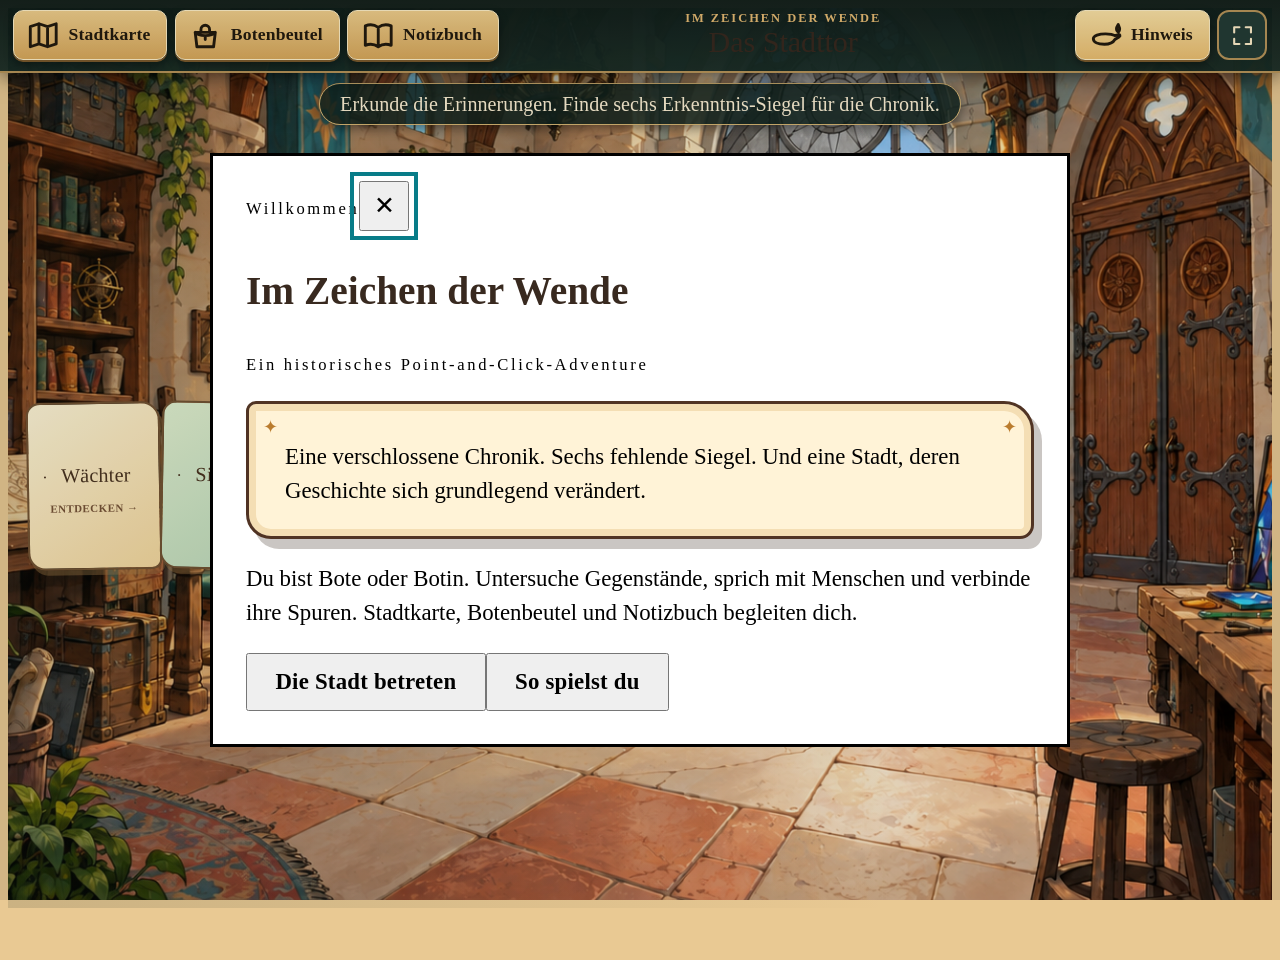
==== commit 4e064ea9: "Add files via upload" ====
--- a/index.html
+++ b/index.html
@@ -1,10 +1,4 @@
 <!doctype html>
-<html lang="de"><head><meta charset="utf-8"><meta name="viewport" content="width=device-width,initial-scale=1"><title>Die Regenbogen-Kapelle · Gemeinsam entdecken</title><meta name="description" content="Lernabenteuer für Klasse 5: Zehn Gebote, Nächstenliebe und hilfreiche Entscheidungen.">
-<link rel="stylesheet" href="styles.css?v=4.4"><link rel="stylesheet" href="adventure.css?v=4.4"><link rel="stylesheet" href="stations.css?v=4.4"><link rel="stylesheet" href="backpack.css?v=4.4"><link rel="stylesheet" href="mountain.css?v=4.4"><link rel="stylesheet" href="learning.css?v=4.4">
-<link rel="stylesheet" href="scenes.css?v=4.4">
-<link rel="stylesheet" href="responsive.css?v=4.4">
-<script src="core.js?v=4.4" defer></script><script src="content.js?v=4.4" defer></script><script src="curriculum.js?v=4.4" defer></script><script src="script.js?v=4.4" defer></script><script src="fullscreen.js?v=4.4" defer></script></head>
-<body><header class="adventure-header"><span class="adventure-brand">✦ Die Regenbogen-Kapelle</span><div class="top-actions"><button id="fullscreenBtn" class="icon-btn fullscreen-btn" type="button" aria-pressed="false">⛶ Vollbild</button><button id="resetBtn" class="icon-btn" type="button" aria-label="Spiel zurücksetzen">↺</button></div></header><p id="fullscreenStatus" class="fullscreen-status" role="status" hidden></p>
-<main class="wrap"><section id="intro" class="card intro-v4"><p class="kicker">Euer Lernabenteuer · Klasse 5</p><h1>Bringt die Farben<br>zurück!</h1><p>Das Fenster der Kapelle ist zerbrochen. Erkundet die Zehn Gebote und die Liebe zum Mitmenschen. Jede fertige Station bringt euch weiter.</p><p>Ihr könnt nachlesen, Fehler verbessern und jederzeit unterbrechen. Es geht um Verstehen, nicht um Schnelligkeit.</p><div class="button-row"><button id="startBtn" class="btn sunshine">Abenteuer starten →</button><button id="introRoute" class="btn ghost">Mit der Lehrkraft: Lernweg wählen</button></div><p>Elf Stationen, zwei frei zugängliche Räume. Das ganze Fenster leuchtet nach allen elf Stationen. Für eine Schulstunde gibt es einen Kurzweg mit eigenem Zwischenziel.</p><noscript>Bitte aktiviere JavaScript, um zu spielen.</noscript></section>
-<section id="game" hidden><nav class="map-header room-switch" aria-label="Räume und Lernweg"><button id="roomOne" class="btn ghost">📜 Zehn Gebote</button><button id="roomTwo" class="btn ghost">❤️ Liebe im Alltag</button><button id="routeBtn" class="btn ghost">Lernweg wählen</button><button id="finalBtn" class="btn ghost">Unser Stand</button></nav><p id="progress" class="restoration-progress" role="status"></p><div id="roomContent" class="card"></div></section>
-<section id="final" class="card" hidden><div id="finalContent"></div><button id="returnBtn" class="btn sunshine">Weiter entdecken →</button></section><p id="saveStatus" class="save-status" role="status"></p></main></body></html>
+<html lang="de"><head><meta charset="utf-8"><meta name="viewport" content="width=device-width, initial-scale=1, viewport-fit=cover"><meta name="theme-color" content="#242922"><meta name="description" content="Ein historisches Point-and-Click-Adventure über Christenverfolgung und die Konstantinische Wende."><title>Im Zeichen der Wende</title><link rel="icon" href="assets/ui/lamp.svg" type="image/svg+xml"><link rel="stylesheet" href="style.css"><link rel="stylesheet" href="adventure.css"><link rel="stylesheet" href="scenes.css"><link rel="stylesheet" href="readability.css"><link rel="stylesheet" href="layout.css"><link rel="stylesheet" href="fonts.css"><script defer src="data/game-data.js"></script><script defer src="adventure.js"></script><script defer src="minigames.js"></script><script defer src="script.js"></script></head>
+<body><main id="app"><div class="scene-viewport"><div id="scene" aria-label="Spielszene"><div id="art" aria-hidden="true"></div><div class="vignette" aria-hidden="true"></div><div id="world-change" aria-hidden="true"></div><div id="actors" aria-hidden="true"></div><div id="hotspots"></div></div></div><header class="hud topbar"><div class="bar-group bar-left"><button id="map" class="hud-button game-button"><svg class="ico" viewBox="0 0 24 24" aria-hidden="true"><path d="M3 6l6-2 6 2 6-2v14l-6 2-6-2-6 2zM9 4v14M15 6v14" fill="none" stroke="currentColor" stroke-width="2" stroke-linecap="round" stroke-linejoin="round"/></svg><span>Stadtkarte</span></button><button id="inventory-toggle" class="hud-button game-button" aria-expanded="false"><svg class="ico" viewBox="0 0 24 24" aria-hidden="true"><path d="M5 10h14l-1.2 10H6.2zM9 10V8a3 3 0 0 1 6 0v2M5 10c2.5 3 11.5 3 14 0M12 13v2" fill="none" stroke="currentColor" stroke-width="2" stroke-linecap="round" stroke-linejoin="round"/></svg><span>Botenbeutel</span></button><button id="notebook" class="hud-button game-button"><svg class="ico" viewBox="0 0 24 24" aria-hidden="true"><path d="M3 5.5c3-1.2 6.2-1 9 1 2.8-2 6-2.2 9-1V19c-3-1.2-6.2-1-9 1-2.8-2-6-2.2-9-1zM12 6.5V20" fill="none" stroke="currentColor" stroke-width="2" stroke-linecap="round" stroke-linejoin="round"/></svg><span>Notizbuch</span></button></div><div class="bar-center"><button id="title" aria-label="Im Zeichen der Wende – Spielmenü"><span class="eyebrow">Eine Stadt. Viele Erinnerungen.</span><strong>Im Zeichen der Wende</strong></button><section class="location" aria-live="polite"><span id="era"></span><h1 id="scene-name"></h1></section></div><div class="bar-group bar-right"><span id="selected-item"></span><button id="hint" class="hud-button game-button hint-button"><svg class="ico" viewBox="0 0 24 24" aria-hidden="true"><path d="M3 14.5c0-2.2 4-3.5 8.5-3.5 3 0 5.5.6 6.5 1.3l2.5-.8c1-.2 1.4.9.6 1.5L18 15c-1.2 2.2-4 3.3-7.3 3.3C6 18.3 3 16.8 3 14.5zM20 9.5c-1.6-1.4-.8-3.3.3-5 .6 1.7 1.9 3 .4 5" fill="none" stroke="currentColor" stroke-width="2" stroke-linecap="round" stroke-linejoin="round"/></svg><span>Hinweis</span></button><button id="fullscreen" class="hud-button icon-only" aria-pressed="false" aria-label="Vollbild einschalten"><svg class="ico" viewBox="0 0 24 24" aria-hidden="true"><path d="M4 9V4h5M20 9V4h-5M4 15v5h5M20 15v5h-5" fill="none" stroke="currentColor" stroke-width="2" stroke-linecap="round" stroke-linejoin="round"/></svg></button></div></header><div id="objective" class="objective"></div><div id="toast" role="status" aria-live="polite"></div><section id="inventory" aria-label="Inventar" hidden></section></main>
+<dialog id="modal" aria-labelledby="modal-title"><div class="dialog-head"><span id="modal-kicker">Die Stadtchronik</span><button id="close" aria-label="Schließen">✕</button></div><h2 id="modal-title"></h2><div id="modal-content"></div></dialog><noscript>Dieses Spiel benötigt JavaScript. Bitte aktiviere es im Browser.</noscript></body></html>
--- a/scenes.css
+++ b/scenes.css
@@ -77,3 +77,59 @@
 @keyframes finale-rays-in{0%,20%{opacity:0}40%{opacity:.35}78%{opacity:.4}100%{opacity:.22}}
 @keyframes finale-spin{to{transform:translate(-50%,-50%) rotate(360deg)}}
 @keyframes finale-spark{0%{opacity:0;transform:translate(0,0) rotate(45deg) scale(.4)}15%{opacity:1}100%{opacity:0;transform:translate(var(--dx),var(--dy)) rotate(225deg) scale(1)}}
+
+/* ---------- Stationen: Bild groß links, Text rechts ---------- */
+.exercise[data-station]:not([data-station="bergpruefung"]):not([data-station="sorgenweg"]) .exercise-body::before{
+  content:'';display:block;aspect-ratio:16/9;margin:4px 0 18px;border:5px solid #705239;border-radius:18px;
+  background-image:var(--scene-img);background-size:cover;background-position:center var(--scene-focus,50%);box-shadow:5px 7px 0 #75573540}
+.exercise:has(.learning-stage) .exercise-body::before{display:none!important}
+.exercise .match-board::before{display:none}
+.exercise .match-board{display:block}
+
+@media(min-width:820px){
+  .exercise[data-station]:not([data-station="bergpruefung"]):not([data-station="sorgenweg"]) .exercise-body{
+    display:grid;grid-template-columns:minmax(0,1.1fr) minmax(0,1fr);column-gap:32px;align-items:start}
+  .exercise[data-station] .exercise-body > *{grid-column:2;min-width:0}
+  .exercise[data-station]:not([data-station="bergpruefung"]):not([data-station="sorgenweg"]) .exercise-body::before,
+  .exercise[data-station] .exercise-body > .learning-stage{
+    grid-column:1;grid-row:1 / span 40;position:sticky;top:18px;width:min(100%,calc(100vh - 310px));min-width:min(100%,300px);justify-self:end;margin:0;aspect-ratio:1;
+    background-position:center,center;border:6px solid #705239;border-radius:20px;box-shadow:6px 9px 0 #5a432a40,0 18px 40px #3a28182e}
+  .exercise[data-station] .exercise-body::before{background-position:center}
+  .exercise[data-station] .exercise-body > .learning-stage{padding:0 14px 16px}
+  .exercise[data-station] .question{margin-top:14px}
+}
+
+/* ---------- Sorgenweg: die ganze Kulisse zeigen ---------- */
+.exercise-body .compact-worry{container-type:inline-size;position:relative;aspect-ratio:1672/941;min-height:0!important;
+  width:min(100%,calc((100vh - 370px) * 1.778));min-width:min(100%,340px);margin:6px auto 18px;padding:0;
+  background:#b9d9d3 url('assets/sorgenweg.png') center/cover no-repeat;border:5px solid #6b644d;border-radius:22px;
+  box-shadow:6px 9px 0 #5a432a40,0 18px 40px #3a28182e}
+.exercise-body .compact-worry .jona-speech{position:absolute;z-index:4;top:3.5cqw;left:50%;transform:translateX(-50%);
+  width:min(62%,600px);margin:0;padding:1.4cqw 2cqw;box-sizing:border-box;font-size:clamp(.9rem,1.75cqw,1.25rem);
+  background:#fff9dff2;box-shadow:3px 5px 0 #57472d40,0 6px 18px #0002}
+.exercise-body .compact-worry .worry-cast{position:absolute;inset:0;display:block;padding:0;min-height:0;gap:0}
+.exercise-body .compact-worry .worry-cast .adviser-portrait{display:none}
+.exercise-body .compact-worry .worry-cast .worry-walker{position:absolute;left:50%;bottom:4%;margin:0;width:17cqw;max-width:none;height:25.5cqw;
+  translate:-50% 0}
+.exercise-body .compact-worry .worry-cast .jona-person{filter:drop-shadow(0 1cqw .4cqw #4838274d)}
+.exercise-body .compact-worry .worry-cast .worry-bag{width:6.2cqw;height:8.4cqw;left:4%;border-width:.3cqw;border-radius:2cqw 1.6cqw 1.4cqw 2cqw}
+.exercise-body .compact-worry .worry-cast .worry-bag:before{height:3.3cqw;left:.4cqw;right:.4cqw;bottom:.7cqw;border-width:.25cqw}
+.exercise-body .compact-worry .worry-cast .worry-bag:after{font-size:2.1cqw;bottom:1.2cqw}
+.exercise-body .compact-worry .worry-cast .worry-rocks{top:-1.7cqw}
+.exercise-body .compact-worry .worry-cast .worry-rock{width:2.1cqw;height:1.9cqw;margin:-.3cqw;border-width:.2cqw}
+/* Jona geht: sanftes Wippen im Schritt */
+@media(prefers-reduced-motion:no-preference){
+  .exercise-body .compact-worry .worry-walker > *{animation:jona-step .55s ease-in-out infinite alternate}
+}
+@keyframes jona-step{from{translate:0 0}to{translate:0 -2.5%}}
+/* Handy: Sprechblase oben im Bild, Kulisse etwas höher */
+@media(max-width:600px){
+  .exercise-body .compact-worry{aspect-ratio:4/3.4;width:100%;min-width:0;background-position:center bottom}
+  .exercise-body .compact-worry .jona-speech{top:10px;width:92%;padding:10px 12px;font-size:.9rem}
+  .exercise-body .compact-worry .worry-cast .worry-walker{width:24cqw;height:36cqw;bottom:3%}
+  .exercise-body .compact-worry .worry-cast .worry-bag{width:8.8cqw;height:12cqw}
+  .exercise-body .compact-worry .worry-cast .worry-bag:before{height:4.7cqw}
+  .exercise-body .compact-worry .worry-cast .worry-bag:after{font-size:3cqw;bottom:1.7cqw}
+  .exercise-body .compact-worry .worry-cast .worry-rock{width:3cqw;height:2.7cqw}
+  .exercise-body .compact-worry .worry-cast .worry-rocks{top:-2.4cqw}
+}
--- a/readability.css
+++ b/readability.css
@@ -0,0 +1,94 @@
+/* Lesbarkeit: größere Schrift, die mit dem Bildschirm mitwächst (auch im Vollbild).
+   Wird als letzte Datei geladen und überschreibt die kleineren Werte aus style/adventure/scenes.css. */
+:root{--u:max(14px,min(1.6vw,2.35vh));--fs-xs:calc(var(--u)*.8);--fs-s:calc(var(--u)*.97);--fs-m:calc(var(--u)*1.1);--fs-l:calc(var(--u)*1.9)}
+body{font-size:var(--fs-m)}
+/* Szene */
+#app .hotspot{font-size:var(--fs-s)}
+#app .hotspot .label{font-size:var(--fs-s);max-width:min(calc(var(--u)*14),30vw);padding:.25em .7em;line-height:1.25}
+#app .hotspot .pin{width:calc(var(--u)*1.25);height:calc(var(--u)*1.25);line-height:1.1;font-size:var(--fs-xs)}
+#app .hotspot .label{top:calc(50% + calc(var(--u)*.8))}
+#app .location span,#era{font-size:var(--fs-xs);letter-spacing:.12em}
+#app .location h1,#scene-name{font-size:calc(var(--u)*1.6)}
+#app .objective{font-size:var(--fs-m);line-height:1.35}
+#app .eyebrow{font-size:var(--fs-xs)}
+#app .hud-button,#app .toolbar button,#app .toolbar span,#app #fullscreen span{font-size:var(--fs-s)}
+#toast{font-size:var(--fs-m)}
+#inventory,#inventory p,#inventory button{font-size:var(--fs-s)}
+/* Dialoge, Gespräche, Rätsel */
+dialog{font-size:var(--fs-m)}
+dialog h2{font-size:calc(var(--u)*1.9)}
+dialog h3{font-size:calc(var(--u)*1.3)}
+.dialog-head span{font-size:var(--fs-xs)}
+dialog .muted,dialog small,.row-feedback,.placement-status,.touch-instruction,.document-card .assignment,.document-card .row-feedback{font-size:var(--fs-xs)}
+dialog button,.rack button,.socket button,.gear button,.tray-handle,.stamp,.document-card .card-face,.seal-rack .seal,.seal-socket,.teacher-scenes button{font-size:var(--fs-s)}
+.gear h3{font-size:var(--fs-m)}
+.gear small,.seal,.map-caption{font-size:var(--fs-xs)}
+.speech-bubble p{font-size:calc(var(--u)*1.3)}
+.speech-bubble button{font-size:var(--fs-s)}
+.dialogue-progress{font-size:var(--fs-xs)}
+.city-map .map-place{font-size:var(--fs-s)}
+.city-map .map-place small,.city-map .map-place:disabled small:after{font-size:var(--fs-xs)}
+
+/* Wege zwischen den Szenen */
+#app .exit{position:absolute;transform:translate(-50%,-50%);z-index:2;display:flex;align-items:center;gap:.45em;min-width:48px;min-height:48px;padding:.3em .8em .3em .35em;border:2px solid #f3dca6;border-radius:999px;background:#1d3a31e6;color:#fff7de;font:600 var(--fs-s)/1.15 system-ui,-apple-system,'Segoe UI',sans-serif;text-align:left;cursor:pointer;box-shadow:0 0 0 4px #f3dca633,0 4px 14px #000a;animation:exit-pulse 2.6s ease-in-out infinite}
+#app .exit .exit-arrow{display:grid;place-items:center;width:1.9em;height:1.9em;border-radius:50%;background:#e7bc74;color:#2b2416;font-size:1em;flex:none}
+#app .exit .label{display:flex;flex-direction:column}
+#app .exit small{font-weight:400;font-size:.78em;opacity:.85}
+#app .exit:hover,#app .exit:focus-visible{background:#2d5a4b;outline:3px solid #fff0c8;outline-offset:2px}
+#app .exit.locked{background:#2a2a26d9;border-color:#9b8d74;animation:none;opacity:.85}
+#app .exit.locked .exit-arrow{background:#8b8069}
+@keyframes exit-pulse{0%,100%{box-shadow:0 0 0 4px #f3dca633,0 4px 14px #000a}50%{box-shadow:0 0 0 9px #f3dca622,0 4px 14px #000a}}
+@media(max-width:650px){#app .exit{padding:.2em .6em .2em .25em}#app .exit small{display:none}}
+@media(prefers-reduced-motion:reduce){#app .exit{animation:none}}
+@media print{#app .exit{display:none}}
+
+/* Platz für die größere Ortsüberschrift, damit sie nicht ins Bild ragt */
+@media(min-width:651px){#app .scene-viewport{inset:calc(112px + 3.2vw) 16px calc(92px + 2.6vw)}#app .location h1{margin:0}}
+/* Wege am Bildrand nach innen ausrichten, damit sie nicht abgeschnitten werden */
+#app .exit{white-space:nowrap}
+#app .exit.edge-left{transform:translate(0,-50%)}
+#app .exit.edge-right{transform:translate(-100%,-50%)}
+/* Rätsel-Beschriftungen */
+dialog .touch-instruction,dialog .slot-label,dialog .rope-track h3{font-size:var(--fs-s)}
+
+/* Gespräch direkt in der Szene */
+#scene .speech-bubble.in-scene{position:absolute;top:7%;left:auto;right:auto;z-index:5;width:min(44%,calc(var(--u)*34));max-height:72%;overflow:auto;padding:calc(var(--u)*1.3);padding-top:calc(var(--u)*1);animation:bubble-in .25s ease-out}
+#scene .speech-bubble.in-scene:after{top:28%}
+#scene .speech-bubble.in-scene .speaker{display:block;font:700 var(--fs-xs)/1.2 system-ui,sans-serif;letter-spacing:.14em;text-transform:uppercase;color:#7a5a30;margin-bottom:.4em;padding-right:2.4em}
+#scene .speech-bubble.in-scene p{font:calc(var(--u)*1.3)/1.45 Georgia,serif;margin:0 0 .5em}
+#scene .speech-bubble.in-scene .actions{display:flex;flex-wrap:wrap;gap:10px;margin-top:.6em}
+#scene .speech-bubble.in-scene .actions button{font-size:var(--fs-s);padding:.5em 1em;min-height:44px}
+#scene .speech-close{position:absolute;top:10px;right:10px;width:calc(var(--u)*2.1);height:calc(var(--u)*2.1);min-height:0;padding:0;border-radius:50%;border:1px solid #c7a877;background:#f3e4c5;color:#3a2e1c;font-size:var(--u);line-height:1;box-shadow:none;cursor:pointer}
+#scene.talking .hotspot:not(.speaking),#scene.talking .exit{opacity:.35}
+#scene.talking .hotspot.speaking .label{background:#8c422a;border-color:#fff0c8}
+@keyframes bubble-in{from{opacity:0;transform:translateY(8px) scale(.97)}to{opacity:1;transform:none}}
+@media(max-width:650px){#scene .speech-bubble.in-scene{top:auto!important;bottom:2%;left:2%!important;right:2%!important;width:auto;max-height:80%;padding:14px 16px;border-radius:16px}#scene .speech-bubble.in-scene:after{display:none}#scene .speech-bubble.in-scene p{font-size:17px}}
+@media(prefers-reduced-motion:reduce){#scene .speech-bubble.in-scene{animation:none}}
+
+/* Aufgenommene Gegenstände */
+#actors .scene-patch{position:absolute;height:auto;pointer-events:none}
+.fly-item{position:fixed;z-index:50;width:64px;height:64px;pointer-events:none;filter:drop-shadow(0 4px 10px #000a);transition:transform .7s cubic-bezier(.5,-.2,.6,1),opacity .7s ease-in}
+#inventory-toggle.bag-bump{animation:bag-bump .45s ease-out}
+@keyframes bag-bump{40%{transform:scale(1.15);background:#41695c}}
+
+/* Rätsel: Karten, Fächer, Zahnräder, Statuszeilen noch größer und kontrastreicher */
+#modal[data-mode=puzzle]{width:min(calc(var(--u)*72),calc(100vw - 24px));max-width:none}
+#modal .document-card .card-face{font-size:calc(var(--u)*1.12);line-height:1.35;color:#221c12;padding:.6em .8em}
+#modal .document-card .assignment,#modal .document-card .row-feedback{font-size:var(--fs-s);color:#2e2618}
+#modal .card-desk h3,#modal .sorting-tray h3{font-size:var(--fs-m);color:#fff3d6}
+#modal .tray-handle,#modal .stamp,#modal .rack button,#modal .socket button{font-size:calc(var(--u)*1.02);padding:.55em .9em}
+#modal .placement-status{font-size:var(--fs-s);font-weight:600;color:#1f4a40}
+#modal .touch-instruction{font-size:var(--fs-s)}
+#modal .gear h3{font-size:calc(var(--u)*1.2)}
+#modal .gear button{font-size:calc(var(--u)*1.1);font-weight:600}
+#modal .gear small{font-size:var(--fs-s);color:#2e2618}
+#modal #feedback,#modal .clue,#modal .row-feedback{font-size:var(--fs-m);line-height:1.45}
+#modal .actions button{font-size:var(--fs-m);padding:.6em 1.2em;min-height:48px}
+#modal #puzzle-hint{font-size:var(--fs-s)}
+#modal .slot-label{font-size:var(--fs-s);color:#221c12}
+#modal .touch-instruction{font-size:var(--fs-s)!important}
+#modal .rope-track h3{font-size:var(--fs-m)!important;color:#fff3d6}
+#modal .slot-label{font-size:var(--fs-s)!important}
+/* Neuer Gegenstand im Beutel: kleiner leuchtender Punkt, bis der Beutel geöffnet wird */
+#inventory-toggle{position:relative}
+#inventory-toggle.has-new:after{content:'neu';position:absolute;top:-10px;right:-10px;padding:2px 8px;border-radius:999px;background:#e7bc74;color:#2b2416;font:700 var(--fs-xs)/1.3 system-ui,sans-serif;box-shadow:0 0 0 3px #172d28,0 0 14px #e7bc74aa}
--- a/layout.css
+++ b/layout.css
@@ -0,0 +1,209 @@
+/* Layout für iPad (Querformat) und größere Bildschirme:
+   eine schlanke Leiste oben mit allen Spielknöpfen, darunter die Szene so groß wie möglich.
+   Freie Ränder zeigen eine unscharfe Version der aktuellen Szene statt einfarbigem Grün. */
+:root{--u:max(14px,min(1.5vw,2.2vh));--bar:max(58px,calc(var(--u)*3.4))}
+#app{min-height:0!important;background:#15201c}
+#app:before{content:'';position:absolute;inset:-60px;background:var(--scene-img,none) center/cover no-repeat;filter:blur(30px) brightness(.42) saturate(1.15);z-index:0;transition:background-image .3s}
+#app .scene-viewport{position:absolute;inset:var(--bar) 0 0 0!important;padding:6px;z-index:1;display:flex;align-items:center;justify-content:center;container-type:size}
+#app #scene{width:min(100cqw,150cqh);border-radius:10px}
+
+/* Obere Leiste */
+#app .hud.topbar{position:absolute;inset:0 0 auto 0;height:var(--bar);z-index:7;display:grid;grid-template-columns:1fr auto 1fr;align-items:center;gap:12px;padding:0 clamp(8px,1vw,20px);pointer-events:auto;background:linear-gradient(#0f1d19f7,#162a24f2);border-bottom:2px solid #b8955a;box-shadow:0 4px 18px #0008}
+#app .bar-group{display:flex;align-items:center;gap:clamp(6px,.6vw,12px)}
+#app .bar-right{justify-content:flex-end}
+#app .game-button{display:inline-flex;align-items:center;gap:.45em;min-height:48px;height:calc(var(--bar) - 16px);padding:0 1em 0 .75em;border:2px solid #fff0c8;border-radius:12px;background:linear-gradient(#f0cf8c,#d9a95c);color:#231b0f;font:700 calc(var(--u)*.97)/1 system-ui,-apple-system,'Segoe UI',sans-serif;box-shadow:0 3px 0 #7a5a2c,0 6px 14px #0007;backdrop-filter:none;cursor:pointer;white-space:nowrap;transition:transform .1s,filter .15s}
+#app .game-button .ico{font-size:1.35em;line-height:1}
+#app .game-button:hover{filter:brightness(1.08)}
+#app .game-button:active{transform:translateY(2px);box-shadow:0 1px 0 #7a5a2c,0 3px 8px #0007}
+#app .game-button:focus-visible,#app .icon-only:focus-visible{outline:3px solid #8fe0d4;outline-offset:3px}
+#app .hint-button{background:linear-gradient(#fbe3a6,#ecc071)}
+#app .icon-only{display:inline-grid;place-items:center;width:max(48px,calc(var(--u)*2.6));height:max(48px,calc(var(--u)*2.6));min-width:0;padding:0;border:2px solid #b8955a;border-radius:12px;background:#243c35;color:#ffefcb;font-size:calc(var(--u)*1.2);box-shadow:none;cursor:pointer}
+#app #inventory-toggle[aria-expanded=true]{background:linear-gradient(#cfe7dc,#9fcbb9)}
+#app #selected-item:not(:empty){padding:.45em .8em;border-radius:999px;background:#2d5a4b;color:#fff3d6;border:1px solid #8fe0d4;font-size:var(--fs-xs);white-space:nowrap;max-width:24vw;overflow:hidden;text-overflow:ellipsis}
+
+/* Mitte: Spieltitel + Ort */
+#app .bar-center{display:flex;flex-direction:column;align-items:center;min-width:0;text-align:center}
+#app #title{padding:0;min-height:0;background:none;border:0;box-shadow:none;cursor:default}
+#app #title .eyebrow{display:none}
+#app #title strong{font:600 calc(var(--u)*.7)/1.2 system-ui,sans-serif;letter-spacing:.2em;text-transform:uppercase;color:#e7bc74;text-shadow:none}
+#app .location{position:static;display:flex!important;align-items:baseline;gap:.6em;width:auto;margin:0;padding:0;text-shadow:none;color:#fff3d4}
+#app .location h1,#app #scene-name{order:1;margin:0;font:calc(var(--u)*1.45)/1.15 Georgia,serif;white-space:nowrap}
+#app #era{order:2;font-size:var(--fs-xs);letter-spacing:.08em;text-transform:none;color:#d8c49b;white-space:nowrap}
+
+/* Aufgabe: kleines Band oben in der Szene */
+#app .objective{display:block!important;position:absolute;top:calc(var(--bar) + 12px);bottom:auto;left:50%;transform:translateX(-50%);z-index:4;width:max-content;max-width:min(70%,calc(var(--u)*42));padding:.35em 1em;border:1px solid #d7b674;border-radius:999px;background:#10231ed9;color:#fff3d6;font-size:var(--fs-s);line-height:1.3;text-align:center;pointer-events:none;box-shadow:0 3px 12px #0007}
+#app .objective:empty{display:none!important}
+
+/* Beutel und Meldungen unter der Leiste */
+#app #toast{top:calc(var(--bar) + 12px);right:14px;left:auto;max-width:min(calc(var(--u)*23),calc(100% - 28px));z-index:9}
+#app .toolbar{display:none}
+
+/* Schmale Bildschirme (iPad hochkant, Handy): Symbole über kurzen Beschriftungen */
+@media(max-width:980px){
+ #app .hud.topbar{gap:6px}
+ #app .game-button{flex-direction:column;justify-content:center;gap:2px;padding:0 .6em;font-size:12px;min-width:62px}
+ #app .game-button .ico{font-size:20px}
+ #app #era{display:none}
+}
+@media(max-width:650px){
+ :root{--bar:64px}
+ #app .game-button span:not(.ico){display:none}
+ #app .game-button{min-width:48px;width:48px;padding:0}
+ #app #title strong{display:none}
+ #app .location h1,#app #scene-name{font-size:18px;white-space:normal}
+ #app .objective{max-width:92%;font-size:14px;border-radius:12px}
+}
+@media print{#app:before{display:none}}
+#app #fullscreen{margin-left:0}
+#app .hud.topbar{grid-template-columns:auto minmax(0,1fr) auto}
+#app .bar-center,#app .location{max-width:100%;overflow:hidden}
+#app .location h1,#app #scene-name{overflow:hidden;text-overflow:ellipsis}
+@media(max-width:1400px){#app #era{display:none}}
+
+/* Alle Dialogfenster wachsen mit dem Bildschirm mit */
+#modal{max-width:none;width:min(calc(var(--u)*50),calc(100vw - 24px));padding:calc(var(--u)*1.2) calc(var(--u)*1.6) calc(var(--u)*1.6)}
+#modal[data-mode=map],#modal[data-mode=journal],#modal[data-mode=teacher]{width:min(calc(var(--u)*64),calc(100vw - 24px))}
+#modal p,#modal li,#modal label,#modal textarea,#modal input{font-size:var(--fs-m);line-height:1.5}
+#modal .intro-copy{font-size:calc(var(--u)*1.25);line-height:1.5}
+#modal .eyebrow{font-size:var(--fs-xs);letter-spacing:.14em}
+#modal h2{font-size:calc(var(--u)*1.9)}
+#modal .dialog-head span{font-size:var(--fs-xs)}
+#modal button{font-size:var(--fs-s)}
+#modal .actions button{font-size:var(--fs-m)}
+#modal #close{font-size:calc(var(--u)*1.2);width:calc(var(--u)*2.4);height:calc(var(--u)*2.4)}
+#inventory img{width:calc(var(--u)*1.5);height:calc(var(--u)*1.5)}
+#inventory button{min-height:calc(var(--u)*2.6)}
+
+/* Rätsel-Anleitung */
+#modal .puzzle-steps{margin:.2em 0 1em;padding:.6em 1em .8em;border:2px solid #c9a86b;border-radius:12px;background:#fff8e6}
+#modal .puzzle-steps summary{cursor:pointer;font:700 var(--fs-m)/1.3 system-ui,sans-serif;color:#1f4a40;list-style:none}
+#modal .puzzle-steps summary::-webkit-details-marker{display:none}
+#modal .puzzle-steps summary:before{content:'▸ ';display:inline-block;transition:transform .15s}
+#modal .puzzle-steps[open] summary:before{transform:rotate(90deg)}
+#modal .puzzle-steps ol{margin:.5em 0 0;padding-left:1.4em}
+#modal .puzzle-steps li{margin:.35em 0;font-size:var(--fs-m);line-height:1.45;color:#241d12}
+#modal .puzzle-head p{font-size:calc(var(--u)*1.15)}
+#modal .puzzle-steps summary{display:block}
+#app #title strong{white-space:nowrap;overflow:hidden;text-overflow:ellipsis;display:block;max-width:100%}
+@media(max-width:1300px){#app #title strong{letter-spacing:.06em;font-size:calc(var(--u)*.6)}}
+
+/* Fachtexte */
+#modal .puzzle-tabs{display:flex;gap:.5em;margin:.2em 0 1em;border-bottom:2px solid #c9a86b}
+#modal .puzzle-tabs button{flex:1;min-height:calc(var(--u)*2.6);border:2px solid #c9a86b;border-bottom:0;border-radius:12px 12px 0 0;background:#e9d6ab;color:#3a2e1c;font:700 var(--fs-m)/1.2 system-ui,sans-serif;box-shadow:none;margin-bottom:-2px}
+#modal .puzzle-tabs button[aria-selected=true]{background:#fff8e6;color:#1f4a40}
+#modal-content[data-tab=read] .puzzle-head,#modal-content[data-tab=read] .puzzle-tabs,#modal-content[data-tab=read] #hint-box,#modal-content[data-tab=read] .puzzle-steps,#modal-content[data-tab=read] #puzzle-work,#modal-content[data-tab=read] #feedback,#modal-content[data-tab=read]>.actions,#modal-content[data-tab=read]>p,#modal-content[data-tab=read]>div:not(.puzzle-tabs){display:none!important}
+#modal-content[data-tab=solve] .reading-panel{display:none}
+.reading-panel{padding:calc(var(--u)*1) calc(var(--u)*1.3);border:2px solid #c9a86b;border-radius:14px;background:#fffaf0;color:#221c12}
+.reading-panel h3{margin:0 0 .5em;font:calc(var(--u)*1.45)/1.2 Georgia,serif;color:#5a3a16}
+#modal .reading-panel p{font:calc(var(--u)*1.12)/1.6 Georgia,serif;margin:0 0 .8em;max-width:62em}
+.source-quote{margin:1em 0;padding:.8em 1.1em;border-left:5px solid #8c422a;border-radius:6px;background:#f3e2bd}
+#modal .source-quote p{font-style:italic;margin:0 0 .4em}
+.source-quote cite{display:block;font:var(--fs-xs)/1.4 system-ui,sans-serif;color:#5b4a30;font-style:normal}
+#modal .reading-panel .to-puzzle{margin-top:.6em;font-size:var(--fs-m);padding:.6em 1.3em;min-height:48px}
+#modal .journal-section{margin:1.2em 0 .5em;font:calc(var(--u)*1.3)/1.2 Georgia,serif}
+#modal .journal-text{margin:.5em 0;border:1px solid #c9a86b;border-radius:10px;background:#fff8e6;padding:.5em .8em}
+#modal .journal-text summary{cursor:pointer;font:700 var(--fs-m)/1.3 system-ui,sans-serif;color:#1f4a40}
+#modal .journal-text .reading-panel{border:0;padding:.6em 0 0;background:none}
+@media print{.journal-text[open],.journal-text{display:block}}
+
+/* ---------- Kompaktere Leiste mit Liniensymbolen ---------- */
+#app .game-button{height:calc(var(--u)*2.4);min-height:44px;padding:0 .9em 0 .7em;font-size:calc(var(--u)*.85);border-radius:10px;border-width:1.5px;box-shadow:0 2px 0 #7a5a2c,0 4px 10px #0006}
+#app .game-button svg.ico{width:1.45em;height:1.45em;flex:none}
+#app .icon-only{width:calc(var(--u)*2.4);height:calc(var(--u)*2.4);min-width:44px;min-height:44px}
+#app .icon-only svg.ico{width:55%;height:55%}
+#app #selected-item:not(:empty){display:inline-flex;align-items:center;gap:.4em;padding:.25em .35em .25em .6em;font-size:var(--fs-xs);max-width:none}
+#app #selected-item img{width:1.6em;height:1.6em}
+#app #selected-item button{display:grid;place-items:center;width:1.7em;height:1.7em;min-height:0;padding:0;border:0;border-radius:50%;background:#ffffff26;color:#fff;font-size:.9em;box-shadow:none}
+
+/* ---------- Botenbeutel als Tasche in der Bildmitte ---------- */
+#app #inventory{position:fixed;inset:0;left:0;right:0;top:0;bottom:0;width:auto;z-index:20;padding:16px;border:0;border-radius:0;background:#0b1512b3;box-shadow:none;color:#fff3d6;backdrop-filter:blur(2px)}
+#app #inventory:not([hidden]){display:grid;place-items:center;animation:bag-fade .18s ease-out}
+#app #inventory .bag{position:relative;width:min(calc(var(--u)*24),92vw);padding:calc(var(--u)*1.6) calc(var(--u)*1.1) calc(var(--u)*1);border:4px solid #4a2a17;border-radius:30px;background:radial-gradient(120% 80% at 30% 0%,#a8704a,#7c4a2c 70%);box-shadow:inset 0 2px 0 #c58e63,0 20px 60px #000a;animation:bag-pop .22s cubic-bezier(.3,1.4,.6,1)}
+#app #inventory .bag-handle{position:absolute;left:50%;top:calc(var(--u)*-1.5);width:38%;height:calc(var(--u)*2.4);transform:translateX(-50%);border:4px solid #4a2a17;border-bottom:0;border-radius:18px 18px 0 0;background:#8c5634;z-index:-1}
+#app #inventory .bag-flap{position:absolute;left:50%;top:-4px;transform:translateX(-50%);padding:.25em 1.2em .35em;border:4px solid #4a2a17;border-top:0;border-radius:0 0 14px 14px;background:#6a3d22;color:#f6d99a;font:700 var(--fs-xs)/1.2 system-ui,sans-serif;letter-spacing:.14em;text-transform:uppercase;white-space:nowrap}
+#app #inventory .bag-inner{padding:calc(var(--u)*.7);border:2px dashed #e9c79c;border-radius:20px;background:#9a6340}
+#app #inventory .items{display:grid;grid-template-columns:repeat(3,1fr);gap:calc(var(--u)*.45)}
+#app #inventory .item-card,#app #inventory .slot-empty{aspect-ratio:1;border-radius:12px;background:#f8e3c7;box-shadow:inset 0 2px 5px #7a4a2a55}
+#app #inventory .slot-empty{opacity:.85}
+#app #inventory .item-card{display:flex;flex-direction:column;align-items:center;justify-content:center;gap:.2em;width:auto;min-height:0;padding:.35em;border:0;color:#3a2412;font:600 calc(var(--u)*.72)/1.15 system-ui,sans-serif;text-align:center;cursor:pointer;transition:transform .12s,background .12s}
+#app #inventory .item-card img{width:62%!important;height:auto!important;aspect-ratio:1;margin:0!important;filter:drop-shadow(0 3px 3px #5a2e1766)}
+#app #inventory .item-card:hover{transform:scale(1.04);background:#fff1dc}
+#app #inventory .item-card.selected{background:#cdeee2;outline:3px solid #2d8f7b;outline-offset:-3px}
+#app #inventory .inv-help{margin:.8em .2em 0;font:var(--fs-xs)/1.4 system-ui,sans-serif!important;color:#fbe7c3;text-align:center}
+#app #inventory .bag-close{position:absolute;top:calc(var(--u)*.5);right:calc(var(--u)*.5);width:calc(var(--u)*1.9);height:calc(var(--u)*1.9);min-height:0;padding:0;border:2px solid #4a2a17;border-radius:50%;background:#f8e3c7;color:#3a2412;font-size:calc(var(--u)*.9);box-shadow:none;cursor:pointer}
+@keyframes bag-fade{from{opacity:0}}
+@keyframes bag-pop{from{transform:scale(.85) translateY(20px);opacity:0}}
+@media(prefers-reduced-motion:reduce){#app #inventory .bag,#app #inventory:not([hidden]){animation:none}}
+
+/* Willkommensfenster und Infofenster: kompakter, normaler Zeilenfluss */
+#modal{width:min(calc(var(--u)*38),calc(100vw - 24px))}
+#modal .intro-copy{max-width:none;width:auto;font-size:calc(var(--u)*1.1)}
+
+/* Fachtext als optionale Hilfe neben dem Hinweis */
+#modal .puzzle-help-buttons{display:flex;flex-direction:column;gap:.4em;flex:none}
+#modal #puzzle-text{font-size:var(--fs-s)}
+#modal-content[data-tab=read] .reading-panel{animation:bag-fade .15s ease-out}
+
+/* Belohnung nach einem gelösten Rätsel */
+#modal[data-mode=reward]{width:min(calc(var(--u)*42),calc(100vw - 24px))}
+.seal-award{display:flex;align-items:center;gap:calc(var(--u)*1.2);margin:.4em 0 1em;padding:calc(var(--u)*.8) calc(var(--u)*1);border:2px solid #c9a86b;border-radius:16px;background:radial-gradient(circle at 12% 50%,#fff3c9,#f3e2bd 60%)}
+.seal-medal{flex:none;width:calc(var(--u)*6.5);height:calc(var(--u)*6.5);filter:drop-shadow(0 6px 10px #5a3a0f66)}
+.seal-award.fresh .seal-medal{animation:seal-stamp .7s cubic-bezier(.3,1.5,.5,1)}
+.seal-award-text{display:flex;flex-direction:column;gap:.15em;min-width:0}
+.seal-kicker{font-size:var(--fs-xs);letter-spacing:.14em;text-transform:uppercase;color:#6b5634}
+.seal-award-text strong{font-size:calc(var(--u)*1.6);line-height:1.1;color:#3a2610}
+.seal-count{font-size:var(--fs-s);color:#4d3c20}
+.seal-row{display:flex;gap:.35em;margin-top:.3em}
+.mini-seal{display:grid;place-items:center;width:calc(var(--u)*1.7);height:calc(var(--u)*1.7);border-radius:50%;border:2px dashed #b89a66;font-size:calc(var(--u)*.85);color:#fff3d0}
+.mini-seal.got{border:2px solid #6e4a14;background:radial-gradient(circle at 35% 30%,#f7dc93,#c08a36)}
+@keyframes seal-stamp{0%{transform:scale(2.2) rotate(-25deg);opacity:0}60%{transform:scale(.92) rotate(4deg);opacity:1}100%{transform:none}}
+#modal .learned h3{margin:.2em 0 .4em;font-size:calc(var(--u)*1.2);color:#5a3a16}
+#modal .learned ul{margin:0;padding-left:1.2em}
+#modal .learned li{margin:.3em 0;font-size:var(--fs-m);line-height:1.45}
+#modal .merke{display:flex;gap:.8em;align-items:flex-start;margin:1em 0 .6em;padding:.7em 1em;border-left:5px solid #2d7a67;border-radius:8px;background:#e2f0e8}
+#modal .merke span{flex:none;padding:.15em .6em;border-radius:6px;background:#2d7a67;color:#fff;font-weight:700;font-size:var(--fs-s)}
+#modal .merke p{margin:0;font-size:var(--fs-m);font-weight:600;line-height:1.4;color:#1d3b33}
+#modal .reward-line{display:flex;align-items:center;gap:.5em;margin:.6em 0}
+#modal .reward-line img{width:calc(var(--u)*2.2);height:calc(var(--u)*2.2)}
+#modal .next-line{margin:.4em 0 .2em;color:#1f4a40;font-style:italic}
+@media(max-width:650px){.seal-award{flex-direction:column;text-align:center}.seal-row{justify-content:center}}
+@media(prefers-reduced-motion:reduce){.seal-award.fresh .seal-medal{animation:none}}
+#modal #puzzle-text.pulse{animation:text-pulse 1.2s ease-in-out 3;background:#fff1c4;border-color:#b8862e}
+@keyframes text-pulse{50%{box-shadow:0 0 0 6px #e7bc7466}}
+#modal .text-offer{margin:0 0 .6em;font-weight:600;color:#5a3a16}
+#modal .feedback{white-space:pre-line}
+
+/* ---------- Minispiel: Kurierfahrt ---------- */
+#modal[data-mode=minigame]{width:min(calc(var(--u)*56),calc(100vw - 24px))}
+.racer{display:flex;flex-direction:column;gap:.6em}
+.racer-hud{display:flex;align-items:center;gap:.8em;flex-wrap:wrap}
+.racer-goal{display:flex;align-items:center;gap:.6em;flex:1}
+.racer-label{font-weight:700;color:#3a2610}
+.racer-dots{display:flex;gap:.35em}
+.racer-dots i{width:calc(var(--u)*1.3);height:calc(var(--u)*1.3);border-radius:50%;border:2px dashed #a88a55;background:#f7ecd2;transition:.2s}
+.racer-dots i.on{border:2px solid #6e4a14;background:radial-gradient(circle at 35% 30%,#f7dc93,#c08a36);transform:scale(1.1)}
+.racer-speed{display:flex;border:2px solid #c9a86b;border-radius:10px;overflow:hidden}
+#modal .racer-speed button{border:0;border-radius:0;box-shadow:none;padding:.35em .8em;background:#f7ecd2;font-size:var(--fs-xs);min-height:0}
+#modal .racer-speed button[aria-pressed=true]{background:#2d5a4b;color:#fff}
+#modal .racer-pause{min-height:0;padding:.35em .8em;font-size:var(--fs-xs)}
+.racer-stage{position:relative;height:min(58vh,calc(var(--u)*30));border-radius:14px;overflow:hidden;border:3px solid #6e4a14;background:#8aa35a;touch-action:manipulation}
+.racer-stage canvas{display:block;cursor:pointer}
+.racer-overlay{position:absolute;inset:0;display:flex;flex-direction:column;justify-content:center;padding:calc(var(--u)*1.2) calc(var(--u)*2);background:#fbf1dbf2;overflow:auto}
+.racer-overlay[hidden]{display:none}
+#modal .racer-overlay h3{margin:0 0 .4em;font-size:calc(var(--u)*1.5);color:#5a3a16}
+#modal .racer-overlay li{font-size:var(--fs-s);margin:.25em 0}
+#modal .racer-overlay .primary{align-self:flex-start;margin-top:.6em;font-size:var(--fs-m);padding:.5em 1.4em}
+.racer-summary{list-style:none;padding:0}
+.racer-banner{position:absolute;left:50%;top:12px;transform:translate(-50%,-20px);max-width:88%;padding:.5em 1em;border-radius:12px;background:#fff8e6;border:2px solid #c9a86b;font-size:var(--fs-s);line-height:1.35;text-align:center;opacity:0;transition:.25s;pointer-events:none;box-shadow:0 6px 18px #0005}
+.racer-banner.show{opacity:1;transform:translate(-50%,0)}
+.racer-banner.good{border-color:#2d7a67;background:#e2f0e8}
+.racer-banner.bad{border-color:#9b3b24;background:#f8e2dc}
+.racer-controls{display:flex;align-items:center;gap:.8em}
+#modal .racer-controls>button{flex:none;width:calc(var(--u)*4.2);height:calc(var(--u)*3);font-size:calc(var(--u)*1.4);border-radius:14px;background:linear-gradient(#f0cf8c,#d9a95c);border:2px solid #7a5a2c}
+.racer-log{flex:1;min-height:2.6em;display:flex;align-items:center;justify-content:center;text-align:center;font-size:var(--fs-s);color:#3a2610}
+.racer-log .ok{color:#2d7a67;font-weight:700}.racer-log .bad{color:#9b3b24;font-weight:700}
+.racer-stage{height:clamp(260px,calc(100dvh - 21rem - var(--u)*6),calc(var(--u)*30))}
+#modal[data-mode=minigame] .racer{gap:.4em}
+#modal[data-mode=minigame] .actions{margin-top:.5em}
+#modal[data-mode=minigame] .puzzle-head{margin-bottom:.3em}
+.racer-overlay{justify-content:safe center}
--- a/fonts.css
+++ b/fonts.css
@@ -0,0 +1,15 @@
+/* Schrift: EB Garamond (freie Garamond-Version, SIL Open Font License).
+   Die Schriftdateien werden lokal aus assets/fonts geladen (keine Verbindung zu Google, datenschutzfreundlich).
+   Fehlen die Dateien, greift eine installierte Garamond (Windows mit Office), auf iPad/Mac „Hoefler Text“, sonst Georgia. */
+@font-face{font-family:'Wende Garamond';src:local('EB Garamond'),local('EBGaramond-Regular'),url('assets/fonts/EBGaramond-Regular.woff2') format('woff2'),url('assets/fonts/EBGaramond-Regular.ttf') format('truetype');font-weight:400 500;font-style:normal;font-display:swap}
+@font-face{font-family:'Wende Garamond';src:local('EB Garamond Italic'),local('EBGaramond-Italic'),url('assets/fonts/EBGaramond-Italic.woff2') format('woff2'),url('assets/fonts/EBGaramond-Italic.ttf') format('truetype');font-weight:400 500;font-style:italic;font-display:swap}
+@font-face{font-family:'Wende Garamond';src:local('EB Garamond SemiBold'),local('EBGaramond-SemiBold'),url('assets/fonts/EBGaramond-SemiBold.woff2') format('woff2'),url('assets/fonts/EBGaramond-SemiBold.ttf') format('truetype');font-weight:600 800;font-style:normal;font-display:swap}
+:root{--serif:'Wende Garamond','EB Garamond',Garamond,'Adobe Garamond Pro','Hoefler Text','Palatino Linotype',Palatino,Georgia,serif}
+/* Garamond wirkt bei gleicher Größe kleiner, daher etwas größer setzen */
+:root{--u:max(15px,min(1.62vw,2.38vh))}
+body,button,input,textarea,select,#app *,#modal *,.fly-item{font-family:var(--serif)!important}
+body{font-feature-settings:'kern','liga','onum' 0}
+/* Knöpfe und Beschriftungen etwas kräftiger, damit sie im Bild gut lesbar bleiben */
+#app .game-button,#app .exit,#modal .actions button,#modal .puzzle-tabs button,#inventory .item-card{font-weight:600!important;letter-spacing:.01em}
+#app .hotspot .label{font-weight:500;letter-spacing:.01em}
+#modal .eyebrow,.dialog-head span,#app #title strong,#inventory .bag-flap{letter-spacing:.16em}
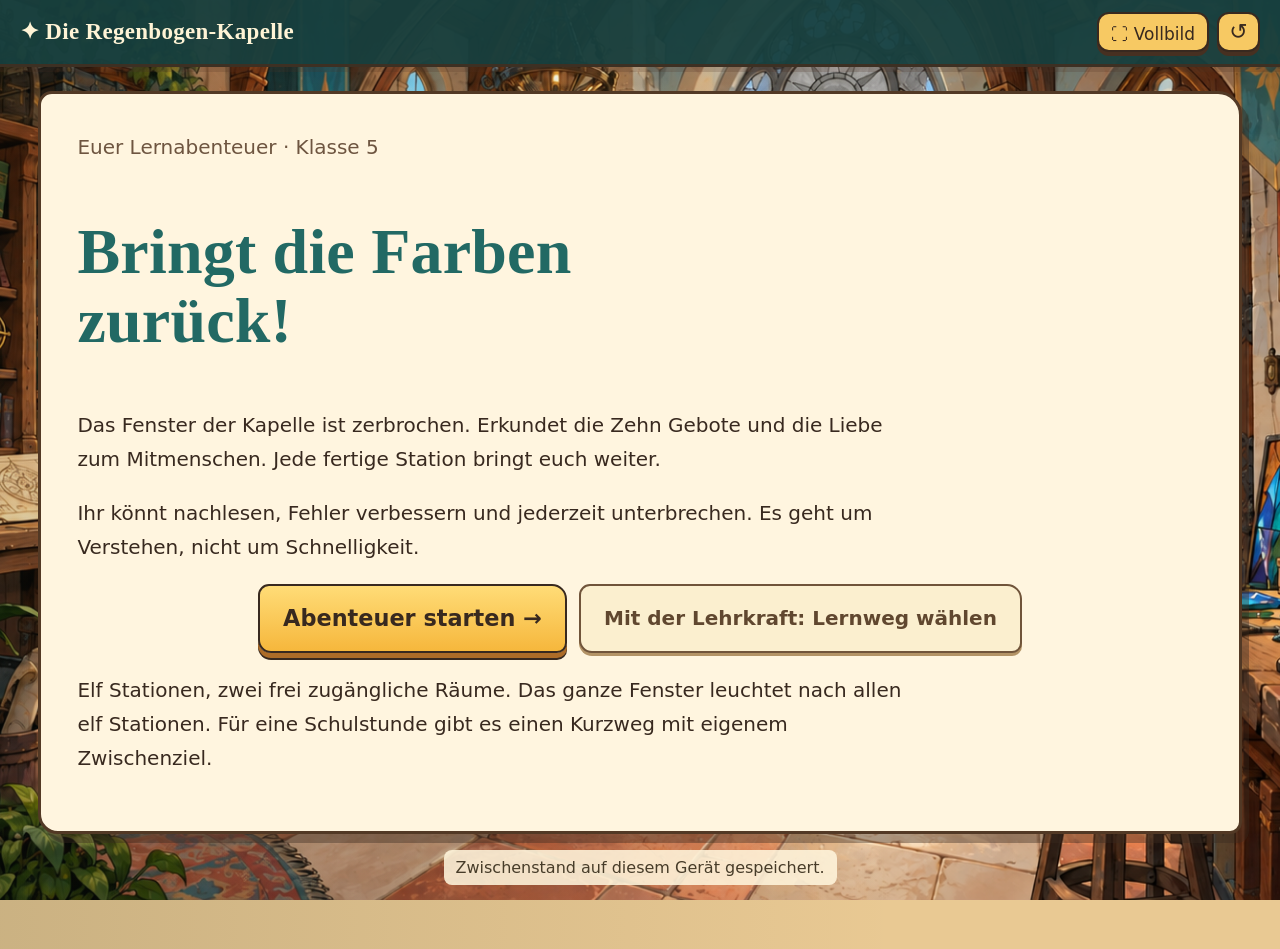
==== commit c6ddedd8: "Revert "Add files via upload" This reverts commit 4e064ea9145823a03a4df39916edd325f083d595." ====
--- a/index.html
+++ b/index.html
@@ -1,4 +1,11 @@
 <!doctype html>
-<html lang="de"><head><meta charset="utf-8"><meta name="viewport" content="width=device-width, initial-scale=1, viewport-fit=cover"><meta name="theme-color" content="#242922"><meta name="description" content="Ein historisches Point-and-Click-Adventure über Christenverfolgung und die Konstantinische Wende."><title>Im Zeichen der Wende</title><link rel="icon" href="assets/ui/lamp.svg" type="image/svg+xml"><link rel="stylesheet" href="style.css"><link rel="stylesheet" href="adventure.css"><link rel="stylesheet" href="scenes.css"><link rel="stylesheet" href="readability.css"><link rel="stylesheet" href="layout.css"><link rel="stylesheet" href="fonts.css"><script defer src="data/game-data.js"></script><script defer src="adventure.js"></script><script defer src="minigames.js"></script><script defer src="script.js"></script></head>
-<body><main id="app"><div class="scene-viewport"><div id="scene" aria-label="Spielszene"><div id="art" aria-hidden="true"></div><div class="vignette" aria-hidden="true"></div><div id="world-change" aria-hidden="true"></div><div id="actors" aria-hidden="true"></div><div id="hotspots"></div></div></div><header class="hud topbar"><div class="bar-group bar-left"><button id="map" class="hud-button game-button"><svg class="ico" viewBox="0 0 24 24" aria-hidden="true"><path d="M3 6l6-2 6 2 6-2v14l-6 2-6-2-6 2zM9 4v14M15 6v14" fill="none" stroke="currentColor" stroke-width="2" stroke-linecap="round" stroke-linejoin="round"/></svg><span>Stadtkarte</span></button><button id="inventory-toggle" class="hud-button game-button" aria-expanded="false"><svg class="ico" viewBox="0 0 24 24" aria-hidden="true"><path d="M5 10h14l-1.2 10H6.2zM9 10V8a3 3 0 0 1 6 0v2M5 10c2.5 3 11.5 3 14 0M12 13v2" fill="none" stroke="currentColor" stroke-width="2" stroke-linecap="round" stroke-linejoin="round"/></svg><span>Botenbeutel</span></button><button id="notebook" class="hud-button game-button"><svg class="ico" viewBox="0 0 24 24" aria-hidden="true"><path d="M3 5.5c3-1.2 6.2-1 9 1 2.8-2 6-2.2 9-1V19c-3-1.2-6.2-1-9 1-2.8-2-6-2.2-9-1zM12 6.5V20" fill="none" stroke="currentColor" stroke-width="2" stroke-linecap="round" stroke-linejoin="round"/></svg><span>Notizbuch</span></button></div><div class="bar-center"><button id="title" aria-label="Im Zeichen der Wende – Spielmenü"><span class="eyebrow">Eine Stadt. Viele Erinnerungen.</span><strong>Im Zeichen der Wende</strong></button><section class="location" aria-live="polite"><span id="era"></span><h1 id="scene-name"></h1></section></div><div class="bar-group bar-right"><span id="selected-item"></span><button id="hint" class="hud-button game-button hint-button"><svg class="ico" viewBox="0 0 24 24" aria-hidden="true"><path d="M3 14.5c0-2.2 4-3.5 8.5-3.5 3 0 5.5.6 6.5 1.3l2.5-.8c1-.2 1.4.9.6 1.5L18 15c-1.2 2.2-4 3.3-7.3 3.3C6 18.3 3 16.8 3 14.5zM20 9.5c-1.6-1.4-.8-3.3.3-5 .6 1.7 1.9 3 .4 5" fill="none" stroke="currentColor" stroke-width="2" stroke-linecap="round" stroke-linejoin="round"/></svg><span>Hinweis</span></button><button id="fullscreen" class="hud-button icon-only" aria-pressed="false" aria-label="Vollbild einschalten"><svg class="ico" viewBox="0 0 24 24" aria-hidden="true"><path d="M4 9V4h5M20 9V4h-5M4 15v5h5M20 15v5h-5" fill="none" stroke="currentColor" stroke-width="2" stroke-linecap="round" stroke-linejoin="round"/></svg></button></div></header><div id="objective" class="objective"></div><div id="toast" role="status" aria-live="polite"></div><section id="inventory" aria-label="Inventar" hidden></section></main>
-<dialog id="modal" aria-labelledby="modal-title"><div class="dialog-head"><span id="modal-kicker">Die Stadtchronik</span><button id="close" aria-label="Schließen">✕</button></div><h2 id="modal-title"></h2><div id="modal-content"></div></dialog><noscript>Dieses Spiel benötigt JavaScript. Bitte aktiviere es im Browser.</noscript></body></html>
+<html lang="de"><head><meta charset="utf-8"><meta name="viewport" content="width=device-width,initial-scale=1"><title>Die Regenbogen-Kapelle · Gemeinsam entdecken</title><meta name="description" content="Lernabenteuer für Klasse 5: Zehn Gebote, Nächstenliebe und hilfreiche Entscheidungen.">
+<link rel="stylesheet" href="styles.css?v=5.0"><link rel="stylesheet" href="adventure.css?v=5.0"><link rel="stylesheet" href="stations.css?v=5.0"><link rel="stylesheet" href="backpack.css?v=5.0"><link rel="stylesheet" href="mountain.css?v=5.0"><link rel="stylesheet" href="learning.css?v=5.0">
+<link rel="stylesheet" href="scenes.css?v=5.0">
+<link rel="stylesheet" href="responsive.css?v=5.0">
+<link rel="stylesheet" href="bonus.css?v=5.0">
+<script src="core.js?v=5.0" defer></script><script src="content.js?v=5.0" defer></script><script src="curriculum.js?v=5.0" defer></script><script src="script.js?v=5.0" defer></script><script src="fullscreen.js?v=5.0" defer></script><script src="bonus.js?v=5.0" defer></script><script src="bonus-echo.js?v=5.0" defer></script><script src="bonus-climb.js?v=5.0" defer></script><script src="bonus-window.js?v=5.0" defer></script></head>
+<body><header class="adventure-header"><span class="adventure-brand">✦ Die Regenbogen-Kapelle</span><div class="top-actions"><button id="fullscreenBtn" class="icon-btn fullscreen-btn" type="button" aria-pressed="false">⛶ Vollbild</button><button id="resetBtn" class="icon-btn" type="button" aria-label="Spiel zurücksetzen">↺</button></div></header><p id="fullscreenStatus" class="fullscreen-status" role="status" hidden></p>
+<main class="wrap"><section id="intro" class="card intro-v4"><p class="kicker">Euer Lernabenteuer · Klasse 5</p><h1>Bringt die Farben<br>zurück!</h1><p>Das Fenster der Kapelle ist zerbrochen. Erkundet die Zehn Gebote und die Liebe zum Mitmenschen. Jede fertige Station bringt euch weiter.</p><p>Ihr könnt nachlesen, Fehler verbessern und jederzeit unterbrechen. Es geht um Verstehen, nicht um Schnelligkeit.</p><div class="button-row"><button id="startBtn" class="btn sunshine">Abenteuer starten →</button><button id="introRoute" class="btn ghost">Mit der Lehrkraft: Lernweg wählen</button></div><p>Elf Stationen, zwei frei zugängliche Räume. Das ganze Fenster leuchtet nach allen elf Stationen. Für eine Schulstunde gibt es einen Kurzweg mit eigenem Zwischenziel.</p><noscript>Bitte aktiviere JavaScript, um zu spielen.</noscript></section>
+<section id="game" hidden><nav class="map-header room-switch" aria-label="Räume und Lernweg"><button id="roomOne" class="btn ghost">📜 Zehn Gebote</button><button id="roomTwo" class="btn ghost">❤️ Liebe im Alltag</button><button id="routeBtn" class="btn ghost">Lernweg wählen</button><button id="finalBtn" class="btn ghost">Unser Stand</button><button id="bonusBtn" class="btn ghost bonus-nav">🎁 Bonusspiele</button></nav><p id="progress" class="restoration-progress" role="status"></p><div id="roomContent" class="card"></div></section>
+<section id="final" class="card" hidden><div id="finalContent"></div><button id="returnBtn" class="btn sunshine">Weiter entdecken →</button></section><p id="saveStatus" class="save-status" role="status"></p></main></body></html>
--- a/styles.css
+++ b/styles.css
@@ -0,0 +1,18 @@
+:root{--sunshine:#FFC94D;--sunshine-dark:#F0A900;--coral:#FF7A93;--coral-dark:#E85D77;--sky:#4FC3E8;--sky-dark:#2AA8D1;--mint:#34D1A6;--mint-dark:#1FB48C;--violet:#9B7EDE;--violet-dark:#8562C9;--cream:#FFFDF8;--cream-2:#FFF6E4;--ink:#3A2E52;--ink-soft:#6C6285;--grey-glass:#DEE3EC;--shadow:rgba(58,46,82,.18);--bg-top:#BFE9FB;--bg-mid:#FBE4F1;--bg-bottom:#FFD9C7;color-scheme:light}
+@media(prefers-color-scheme:dark){:root{--cream:#2C2445;--cream-2:#241D3A;--ink:#FFF7EC;--ink-soft:#CFC4E8;--grey-glass:#4A4468;--shadow:rgba(0,0,0,.5);--bg-top:#161033;--bg-mid:#241A3E;--bg-bottom:#3A1F3C;color-scheme:dark}}
+*{box-sizing:border-box}html,body{margin:0;padding:0}body{min-height:100vh;background:linear-gradient(160deg,var(--bg-top),var(--bg-mid) 55%,var(--bg-bottom));font-family:ui-rounded,"Arial Rounded MT Bold",system-ui,-apple-system,sans-serif;color:var(--ink);overflow-x:hidden;position:relative}h1,h2,h3,h4,.display{font-family:ui-rounded,"Arial Rounded MT Bold",system-ui,sans-serif;font-weight:700;letter-spacing:.2px}button,input{font:inherit}button:focus-visible,input:focus-visible{outline:3px solid var(--ink);outline-offset:3px}
+.blob{position:fixed;border-radius:50%;filter:blur(2px);opacity:.55;z-index:0;pointer-events:none}.blob1{width:220px;height:220px;background:var(--sunshine);top:-60px;left:-70px}.blob2{width:160px;height:160px;background:var(--mint);bottom:10%;left:-60px}.blob3{width:260px;height:260px;background:var(--coral);bottom:-100px;right:-90px;opacity:.4}.blob4{width:140px;height:140px;background:var(--sky);top:8%;right:-40px;opacity:.5}
+.wrap{position:relative;z-index:1;max-width:760px;margin:0 auto;padding:20px 18px 60px}.screen{display:none}.screen.active{display:block}.btn{font-weight:700;font-size:1.05rem;border:none;border-radius:999px;padding:14px 28px;cursor:pointer;color:#fff;background:var(--sky);box-shadow:0 6px 0 var(--sky-dark);transition:transform .08s,box-shadow .08s;min-height:48px}.btn:active{transform:translateY(4px);box-shadow:0 2px 0 var(--sky-dark)}.btn.sunshine{background:var(--sunshine);box-shadow:0 6px 0 var(--sunshine-dark);color:#3A2E52}.btn.coral{background:var(--coral);box-shadow:0 6px 0 var(--coral-dark)}.btn.mint{background:var(--mint);box-shadow:0 6px 0 var(--mint-dark)}.btn.ghost{background:transparent;color:var(--ink);box-shadow:none;border:2px solid var(--grey-glass)}.btn:disabled{opacity:.45;cursor:not-allowed;box-shadow:none;transform:none}.card{background:var(--cream);border-radius:28px;padding:28px 24px;box-shadow:0 14px 34px var(--shadow)}
+.intro-hero,.finale-hero{display:flex;justify-content:center;margin:10px 0 4px}#windowSvg{width:220px;height:auto;overflow:visible}#windowSvg .wedge{transition:fill .6s}.title-block{text-align:center;margin-bottom:6px}.title-block h1{font-size:1.9rem;margin:6px 0 2px}.kicker{color:var(--ink-soft);margin:0;font-size:1rem}.story{font-size:1.08rem;line-height:1.55;text-align:center;margin:18px auto 22px;max-width:520px}.center{text-align:center}footer.credits{text-align:center;color:var(--ink-soft);font-size:.85rem;margin-top:26px}
+.map-header{display:flex;align-items:center;justify-content:center;gap:2px;margin:8px 0 26px;padding:14px 6px}.map-window{width:56px;flex:0 0 auto;margin-right:8px}.map-window svg{width:100%;height:auto}.room-nav{display:flex;align-items:center;flex-wrap:wrap;justify-content:center;gap:0}.node{display:flex;flex-direction:column;align-items:center;gap:6px;background:none;border:none;cursor:pointer;padding:6px}.node .dot{width:52px;height:52px;border-radius:50%;display:flex;align-items:center;justify-content:center;font-size:1.5rem;background:var(--grey-glass);border:3px solid transparent;transition:.2s}.node .label{font-size:.72rem;font-weight:800;color:var(--ink-soft);max-width:70px;text-align:center}.node.locked{cursor:default}.node.locked .dot{opacity:.55}.node.active .dot{background:var(--cream);border-color:currentColor;box-shadow:0 4px 14px var(--shadow)}.node.done .dot{color:#fff}.node[data-accent=sunshine].active .dot,.node[data-accent=sunshine].done .dot{background:var(--sunshine);border-color:var(--sunshine-dark)}.node[data-accent=coral].active .dot,.node[data-accent=coral].done .dot{background:var(--coral);border-color:var(--coral-dark)}.node[data-accent=violet].active .dot{background:var(--violet);border-color:var(--violet-dark)}.connector{width:24px;height:3px;background:var(--grey-glass);border-radius:2px;margin-bottom:22px}.connector.done{background:var(--mint)}
+.eyebrow-badge{display:inline-block;font-weight:700;font-size:.85rem;padding:5px 14px;border-radius:999px;color:#fff;margin-bottom:10px}.room-1 .eyebrow-badge{background:var(--sunshine-dark)}.room-2 .eyebrow-badge{background:var(--coral-dark)}.hilfe-panel{background:var(--cream-2);border:2px dashed var(--grey-glass);border-radius:16px;padding:14px 18px;margin-bottom:18px;font-size:.95rem;line-height:1.5}.hilfe-panel h4{margin:2px 0 8px}.hilfe-panel ul{margin:0;padding-left:22px}.hilfe-panel ul.plain{list-style:none;padding-left:0}.hilfe-panel li{margin-bottom:8px}.hilfe-panel p{margin:8px 0}.scene-intro{text-align:center;font-size:1.02rem;line-height:1.55;color:var(--ink-soft);max-width:520px;margin:0 auto 22px}.hotspot-grid{display:grid;grid-template-columns:repeat(auto-fit,minmax(108px,1fr));gap:14px;margin-bottom:6px}.hotspot{position:relative;color:var(--ink);background:var(--cream-2);border:2px solid var(--grey-glass);border-radius:20px;padding:18px 10px 14px;cursor:pointer;transition:transform .12s,box-shadow .12s;text-align:center}.hotspot:hover{transform:translateY(-3px);box-shadow:0 8px 18px var(--shadow)}.hotspot-icon{font-size:2.1rem;margin-bottom:8px}.hotspot-label{font-weight:800;font-size:.85rem;line-height:1.3}.hotspot-badge{position:absolute;top:-8px;right:-8px;width:28px;height:28px;border-radius:50%;display:flex;align-items:center;justify-content:center;font-size:.95rem;box-shadow:0 3px 8px var(--shadow)}.hotspot-badge-done{background:var(--mint);color:#fff}.hotspot-badge-locked{background:var(--grey-glass)}.hotspot-open{border-color:var(--sunshine-dark)}.hotspot-done{border-color:var(--mint-dark);background:var(--mint);color:#fff}.hotspot-info{border-style:dashed}.hotspot-locked{opacity:.55;cursor:default}.hotspot-exit-ready{border-color:var(--violet-dark);background:var(--violet);color:#fff}.detail-view .back-btn{margin-bottom:16px}.object-flavor{font-style:italic;color:var(--ink-soft);margin:0 0 18px}
+.progress-dots{display:flex;gap:7px;margin:4px 0 16px;flex-wrap:wrap}.progress-dots span{width:10px;height:10px;border-radius:50%;background:var(--grey-glass)}.progress-dots span.filled{background:var(--sunshine-dark)}.question-text{font-size:1.12rem;font-weight:800;margin:0 0 18px;line-height:1.45}.options{display:flex;flex-direction:column;gap:12px}.opt-btn{text-align:left;font-weight:700;font-size:1rem;color:var(--ink);background:var(--cream-2);border:2px solid var(--grey-glass);border-radius:16px;padding:14px 18px;cursor:pointer;transition:.12s;min-height:48px}.opt-btn:hover{border-color:var(--sunshine-dark)}.opt-btn.correct{background:var(--mint);border-color:var(--mint-dark);color:#fff}.opt-btn.wrong{background:var(--coral);border-color:var(--coral-dark);color:#fff}.hint{margin-top:14px;font-size:.95rem;color:var(--ink-soft);min-height:1.2em}.sentence-box{background:var(--cream-2);border-radius:16px;padding:18px;font-size:1.1rem;font-weight:800;min-height:64px;margin-bottom:20px;line-height:1.5;border:2px dashed var(--grey-glass)}.sentence-box .placeholder{color:var(--ink-soft);font-weight:600;font-size:1rem}.chip-pool{display:flex;flex-wrap:wrap;gap:10px;justify-content:center}.chip{font-weight:800;font-size:1rem;color:var(--ink);background:var(--cream);border:2px solid var(--grey-glass);border-radius:14px;padding:11px 16px;cursor:pointer;min-height:44px}.chip:hover{border-color:var(--coral-dark)}.chip.used{display:none}
+.buckets{display:flex;gap:14px;margin-top:22px;flex-wrap:wrap}.bucket{flex:1 1 140px;background:var(--cream-2);border:2px solid var(--grey-glass);border-radius:16px;padding:14px;min-height:140px;cursor:pointer;transition:.15s}.bucket h4{margin:2px 0 10px;text-align:center}.bucket-item{background:var(--cream);border-radius:10px;padding:8px 10px;font-size:.85rem;font-weight:700;margin-bottom:8px}.statement-pool{display:flex;flex-direction:column;gap:10px;margin-bottom:6px}.statement-card{text-align:left;color:var(--ink);background:var(--cream);border:2px solid var(--grey-glass);border-radius:14px;padding:13px 16px;font-weight:700;cursor:pointer;font-size:.98rem;min-height:44px}.statement-card.selected{border-color:var(--mint-dark);background:var(--mint);color:#fff}.statement-card.placed{display:none}
+.keypad{max-width:280px;margin:0 auto}.keypad-display{background:var(--cream-2);border:2px solid var(--grey-glass);border-radius:14px;text-align:center;font-size:1.8rem;font-weight:700;padding:10px;margin-bottom:14px;letter-spacing:4px;min-height:52px}.keypad-grid{display:grid;grid-template-columns:repeat(3,1fr);gap:10px}.keypad-btn{font-weight:700;font-size:1.3rem;background:var(--cream);border:2px solid var(--grey-glass);border-radius:14px;padding:14px 0;cursor:pointer;color:var(--ink);min-height:52px}.keypad-btn:hover{border-color:var(--sunshine-dark)}.keypad-btn.keypad-ok{background:var(--mint);color:#fff;border-color:var(--mint-dark)}.keypad-btn.keypad-del{background:var(--coral);color:#fff;border-color:var(--coral-dark)}.keypad-btn:disabled{opacity:.5}
+.catch-score{text-align:center;font-weight:700;margin-bottom:10px}.catch-game{position:relative;height:300px;background:linear-gradient(180deg,var(--bg-top),var(--cream-2));border-radius:20px;overflow:hidden;border:2px solid var(--grey-glass);margin-bottom:6px}.catch-chip{position:absolute;top:-54px;font-weight:700;font-size:.92rem;background:var(--cream);border:2px solid var(--sunshine-dark);border-radius:999px;padding:9px 15px;cursor:pointer;box-shadow:0 4px 10px var(--shadow);color:var(--ink);max-width:90%;overflow-wrap:anywhere}.catch-static-pool{display:flex;flex-wrap:wrap;gap:10px;justify-content:center;padding:16px;background:var(--cream-2);border-radius:20px;margin-bottom:6px}.catch-static-pool .catch-chip{position:static}.success-box{text-align:center;padding:10px 0 2px}.success-box .big-emoji{font-size:2.6rem;display:block;margin-bottom:6px}.success-box p{font-size:1.05rem;line-height:1.5}.message-card{background:var(--cream-2);border-left:6px solid var(--sunshine-dark);border-radius:16px;padding:20px 22px;font-size:1.08rem;line-height:1.6;margin:20px 0}.cert{border:3px dashed var(--sunshine-dark);border-radius:20px;padding:22px;text-align:center;margin:22px 0;background:var(--cream)}.cert input{font-weight:700;font-size:1.1rem;text-align:center;color:var(--ink);border:none;border-bottom:3px solid var(--grey-glass);background:transparent;padding:8px 4px;width:80%;max-width:320px}.cert-name{font-size:1.3rem;margin:10px 0 4px;min-height:1.6em;overflow-wrap:anywhere}.button-row{display:flex;gap:12px;justify-content:center;flex-wrap:wrap;margin-top:20px}.confetti{position:fixed;top:-20px;width:10px;height:16px;z-index:5;pointer-events:none;border-radius:2px}.top-actions{position:fixed;top:14px;right:14px;z-index:6}.icon-btn{background:var(--cream);color:var(--ink);border:none;border-radius:50%;width:42px;height:42px;font-size:1.1rem;box-shadow:0 4px 12px var(--shadow);cursor:pointer}
+@media(prefers-reduced-motion:no-preference){.blob{animation:floaty 9s ease-in-out infinite}.blob2{animation-duration:11s}.blob3{animation-duration:13s}.blob4{animation-duration:10s}@keyframes floaty{50%{transform:translateY(-18px) scale(1.04)}}#windowSvg.complete .glow{animation:pulseglow 2.4s ease-in-out infinite}@keyframes pulseglow{0%,100%{opacity:.35}50%{opacity:.75}}.hotspot-exit-ready{animation:exitPulse 1.6s ease-in-out infinite}@keyframes exitPulse{50%{box-shadow:0 0 0 8px rgba(155,126,222,0)}}.shake{animation:shake .4s}@keyframes shake{20%{transform:translateX(-8px)}40%{transform:translateX(8px)}60%{transform:translateX(-6px)}80%{transform:translateX(6px)}}.catch-chip.falling{animation:dropfall linear forwards}@keyframes dropfall{to{transform:translateY(360px)}}.catch-caught{animation:caughtPop .4s ease forwards!important}@keyframes caughtPop{to{transform:scale(1.5);opacity:0}}.catch-wrong{animation:wrongShrink .4s ease forwards!important}@keyframes wrongShrink{to{transform:scale(.5);opacity:0}}.confetti{animation:fall linear forwards}@keyframes fall{to{transform:translateY(110vh) rotate(360deg);opacity:.9}}}
+@media(prefers-reduced-motion:reduce){*,*::before,*::after{transition:none!important;animation:none!important}}
+@media(max-width:480px){.title-block h1{font-size:1.5rem}.card{padding:22px 16px;border-radius:22px}.buckets{flex-direction:column}.connector{width:14px}.wrap{padding-top:60px}}
+.mini-game h2{font-size:1.45rem;margin:0 0 12px;overflow-wrap:anywhere}.mini-game h3{font-size:1.15rem;line-height:1.45}.mini-intro,.mini-story{line-height:1.6}.mini-story{padding:18px;border-radius:18px;background:var(--cream-2);border-left:5px solid var(--violet)}.mini-visual{display:flex;align-items:center;justify-content:center;gap:10px;min-height:110px;margin:22px 0 10px;padding:20px;border-radius:20px}.bridge-visual{background:linear-gradient(180deg,var(--cream-2) 48%,#2a8baa 49%,#19647e);border-inline:16px solid var(--mint-dark)}.mini-piece{display:flex;align-items:center;justify-content:center;width:65px;height:46px;font-size:1.8rem;border:2px dashed var(--ink-soft);border-radius:10px;opacity:.28;filter:grayscale(1);transition:opacity .3s,transform .3s}.mini-piece.restored{opacity:1;filter:none;transform:translateY(-4px);border-style:solid;background:var(--sunshine);border-color:var(--sunshine-dark)}.workshop-visual{display:grid;grid-template-columns:repeat(2,minmax(0,80px));gap:5px;background:var(--cream-2);border:5px solid var(--violet-dark);border-radius:85px 85px 14px 14px;width:min(100%,220px);margin-inline:auto}.workshop-visual .mini-piece{width:100%;height:55px}.workshop-visual .mini-piece.restored{transform:none;color:#3a2e52}.workshop-visual .mini-piece:nth-child(2).restored{background:var(--coral)}.workshop-visual .mini-piece:nth-child(3).restored{background:var(--sky)}.workshop-visual .mini-piece:nth-child(4).restored{background:var(--mint)}.mini-progress{text-align:center;font-weight:800;color:var(--ink-soft)}.mini-feedback{line-height:1.6;border-radius:14px;min-height:1.6em;margin:18px 0}.mini-feedback:not(:empty){padding:16px;background:var(--cream-2);border-left:5px solid var(--sunshine-dark)}.mini-feedback.helpful{border-left-color:var(--mint-dark)}.mini-next{margin-bottom:10px}.mini-game [hidden]{display:none!important}.mini-game .opt-btn{line-height:1.5}.mini-game .opt-btn.correct{color:#183c31}.mini-game .opt-btn:disabled{cursor:default}.mini-game .opt-btn.tried{border-style:dashed}.mini-recap{padding-left:24px;line-height:1.65}.mini-recap li{margin-bottom:12px}.mini-reflection{padding:16px;background:var(--cream-2);border-radius:14px;line-height:1.6}.backpack-visual{text-align:center;margin:20px 0}.backpack-icon{font-size:4rem;display:block}.backpack-pebbles{display:flex;justify-content:center;gap:14px}.pebble{font-size:2rem}.stone-list{display:grid;gap:12px}.stone-button{padding:18px;border:2px solid var(--grey-glass);background:var(--cream-2);color:var(--ink);border-radius:22px;text-align:left;line-height:1.5;cursor:pointer;font-weight:700}.stone-button:hover{border-color:var(--violet)}.stone-button.lifted{border-color:var(--mint-dark);cursor:default;opacity:.65}.mini-game h3:focus{outline:none}
+@media(max-width:480px){.mini-game h2{font-size:1.25rem}.mini-story{padding:14px}.mini-visual{padding:14px;gap:6px}.mini-piece{width:55px}.mini-next{width:100%}}
+@media print{@page{size:A4;margin:18mm}:root{--cream:#fff;--cream-2:#fff;--ink:#000;--ink-soft:#333;--sunshine-dark:#a56c00}body{background:#fff;color:#000}.blob,.top-actions,.confetti,.button-row,#nameInput,#screen-intro,#screen-game{display:none!important}.wrap{padding:0;max-width:none}.cert,.message-card{break-inside:avoid}#screen-finale.active{display:block}#windowSvg{print-color-adjust:exact;-webkit-print-color-adjust:exact}}
--- a/stations.css
+++ b/stations.css
@@ -0,0 +1,39 @@
+/* Neun eigens illustrierte Adventure-Orte aus einem 3×3-Bildatlas. */
+[data-station]{--scene-x:0%;--scene-y:0%}
+[data-station="alltag"]{--scene-x:50%}
+[data-station="reihenfolge"]{--scene-x:100%}
+[data-station="frage"]{--scene-y:50%}
+[data-station="antwort"],[data-station="buch"]{--scene-x:50%;--scene-y:50%}
+[data-station="sortieren"]{--scene-x:100%;--scene-y:50%}
+[data-station="doppel"]{--scene-y:100%}
+[data-station="bruecke"]{--scene-x:50%;--scene-y:100%}
+[data-station="werkstatt"]{--scene-x:100%;--scene-y:100%}
+.hotspot[data-station]{padding:10px 10px 15px;overflow:hidden}
+.hotspot[data-station] .hotspot-icon{font-size:0;aspect-ratio:1;background-image:url('assets/stationen.png');background-size:300% 300%;background-position:var(--scene-x) var(--scene-y);border:2px solid #6c5035;border-radius:12px 16px 9px 14px;filter:none;margin-bottom:12px}
+.hotspot[data-station="bergpruefung"] .hotspot-icon{background-image:url('assets/berg.png');background-size:cover;background-position:center}
+.hotspot[data-station="sorgenweg"] .hotspot-icon{background-image:url('assets/sorgenweg.png');background-size:cover;background-position:center}
+.hotspot[data-station="buch"]{grid-column:1/-1;display:grid;grid-template-columns:96px 1fr;align-items:center;background:linear-gradient(110deg,#fff5be,#e4bf76);border:3px solid #89612e;border-style:solid;text-align:left;transform:none}
+.hotspot[data-station="buch"] .hotspot-icon{grid-row:1/3;margin:0 16px 0 0;width:80px}
+.hotspot[data-station="buch"] .hotspot-label{max-width:none;margin:0;font:700 1.3rem Georgia}
+.hotspot[data-station="buch"]::after{content:'Euer Begleiter · Gebote & hilfreiche Gedanken';margin:0;text-transform:none;letter-spacing:0}
+.station-tools{position:sticky;top:8px;z-index:8;display:flex;justify-content:flex-end;pointer-events:none;margin:-5px 0 18px}
+.book-quick{pointer-events:auto;background:#ffda7f;color:#46331e;border:2px solid #75532b;font-size:.85rem;padding:10px 14px;box-shadow:2px 3px #76502b40}
+.station-art{width:min(100%,350px);aspect-ratio:1;margin:0 auto 24px;border:5px solid #705239;border-radius:22px 12px 24px 10px;background-image:url('assets/stationen.png');background-size:300% 300%;background-position:var(--scene-x) var(--scene-y);box-shadow:5px 7px 0 #75573540}
+.station-title{text-align:center;color:#285d58;font-family:Georgia,serif}
+.detail-view[data-station="reihenfolge"] .chip{background:linear-gradient(120deg,#efead2,#c5c1a6);border-color:#7b8070;border-radius:8px 17px 5px 10px}
+.detail-view[data-station="reihenfolge"] .sentence-box{background:#d5d3bd;border:3px solid #737864;color:#34433d}
+.detail-view[data-station="alltag"] .statement-card{background:#fff0ba;border:2px solid #a98043;box-shadow:3px 4px 0 #b5966240}
+.detail-view[data-station="sortieren"] .bucket{border:3px solid #a37a35;background:linear-gradient(#fff7d6,#e9d9a7);border-radius:10px 10px 36px 36px}
+.detail-view[data-station="doppel"] .keypad{padding:22px;background:linear-gradient(135deg,#bd8544,#62452d);border:5px solid #553c29;border-radius:22px;box-shadow:inset 0 0 0 3px #eac180}
+.detail-view[data-station="bedeutung"] .question-text,.detail-view[data-station="antwort"] .sentence-box{background:#f6e3ac;border:2px solid #b58c4b;padding:20px;border-radius:3px 20px 6px 15px;box-shadow:4px 5px 0 #72513530}
+.book-dialog{width:min(90vw,760px);max-height:85vh;border:4px solid #694b2d;border-radius:18px;padding:24px;background:#fff4d4;color:#493523;box-shadow:12px 14px 0 #31271c55}.book-dialog::backdrop{background:#193c3bd9}.book-close{position:sticky;top:0;display:block;margin-left:auto;background:#ffda7f;z-index:1}.book-dialog h2{font-family:Georgia,serif}.book-dialog .hilfe-panel{border:0;background:transparent;padding:0}.mountain-toolbar{flex-wrap:wrap;gap:12px}.mountain-toolbar .btn{font-size:.88rem}.mountain-toolbar .btn:last-child{background:#ffe299;border:2px solid #796644}
+@media(max-width:600px){.station-art{max-width:260px}.book-quick{font-size:.75rem}.book-dialog{padding:16px}.hotspot[data-station="buch"] .hotspot-label{font-size:1.1rem}.hotspot[data-station="buch"]::after{font-size:.72rem}.station-tools{top:6px}.hotspot-badge{right:3px;top:3px}}
+.hotspot[data-station="buch"]{min-height:112px}.hotspot-badge{right:4px;top:4px;z-index:1}
+.hotspot[data-station="ausgang"] .hotspot-icon{background-image:url('assets/kapelle-kaputt.png');background-size:350%;background-position:right 55%}
+/* Auswahl muss stärker sein als das stationsspezifische Papierdesign. */
+.detail-view .statement-card.selected{background:#c1eee5!important;border:4px solid #136c70!important;outline:3px solid #ffce61;outline-offset:3px;color:#163d3f;box-shadow:0 0 0 6px #ffffffa0;transform:translateX(3px)}
+.statement-card.selected::before{content:'✓ AUSGEWÄHLT · ';display:block;font-size:.75rem;letter-spacing:.04em;color:#145e61}
+.selection-notice{padding:12px 16px;background:#e1f3e8;border-left:4px solid #297879;border-radius:8px;font-weight:700;line-height:1.5}
+.mountain-toolbar{display:grid;grid-template-columns:1fr auto;align-items:center}.mountain-toolbar>strong{grid-column:1}.mountain-toolbar>button:not(:first-of-type){grid-column:1/-1;width:100%;min-height:52px}.mountain-feedback{min-height:0}.mountain-controls:empty{display:none}
+.top-actions{display:flex;gap:8px;align-items:center}.fullscreen-btn{width:auto!important;padding:8px 12px!important;font-size:.85rem!important;white-space:nowrap}.fullscreen-status{position:fixed;top:65px;right:16px;z-index:1000;max-width:min(90vw,400px);background:#fff4d4;border:2px solid #7b5f35;border-radius:10px;padding:14px;color:#46351f}html:fullscreen{overflow:auto;background:#244e4c}.adventure-header{padding-right:210px}
+@media(max-width:600px){.adventure-header{padding-right:160px;min-height:70px}.adventure-brand{font-size:.85rem}.top-actions{top:12px;right:8px}.fullscreen-btn{font-size:.7rem!important;padding:7px!important}.top-actions .icon-btn{width:34px;height:34px}}
--- a/backpack.css
+++ b/backpack.css
@@ -0,0 +1,14 @@
+.worry-game{max-width:960px;margin:auto}.worry-rules{line-height:1.65}.worry-count{display:table;margin:16px auto;padding:10px 24px;border:2px solid #665638;border-radius:18px;background:#ffdb77;color:#493921;font-weight:800;font-size:1.15rem}.worry-scene{position:relative;isolation:isolate;min-height:620px;overflow:hidden;border:3px solid #6b644d;border-radius:24px;background:#b9d9d3 url('assets/sorgenweg.png') center/cover;box-shadow:inset 0 0 25px #54452940;transition:box-shadow .2s}.jona-speech{position:relative;z-index:3;width:64%;margin:22px auto 16px;padding:20px;background:#fff9df;border:3px solid #65573f;border-radius:24px;color:#393b33;font-size:1.15rem;line-height:1.5;text-align:center;box-shadow:3px 5px 0 #57472d40}.jona-speech:after{content:'';position:absolute;bottom:-16px;left:48%;width:24px;height:24px;background:#fff9df;border-right:3px solid #65573f;border-bottom:3px solid #65573f;transform:rotate(45deg)}.worry-actors{display:grid;grid-template-columns:1fr 1fr 1fr;gap:12px;padding:20px 16px;min-height:420px;align-items:start}.adviser{position:relative;z-index:4}.advice-bubble{font:inherit;font-weight:600;line-height:1.5;color:#263f3c;background:#fffdf0;border:3px solid #67785b;border-radius:24px 24px 24px 4px;padding:16px;width:100%;box-shadow:3px 5px 0 #48382340;cursor:pointer;transition:transform .15s}.adviser-right .advice-bubble{border-radius:24px 24px 4px 24px}.advice-bubble:hover:not(:disabled){transform:translateY(-4px);background:#fff1ad}.advice-bubble:focus-visible{outline:4px solid #00858c;outline-offset:4px}.advice-bubble:disabled{opacity:1;cursor:default}.advice-good{background:#dbf2bd;border-color:#318354}.advice-bad{background:#ffded1;border-color:#b04e3d}.adviser-name{display:block;font-size:.7rem;background:#fff3d9e8;border-radius:10px;margin:8px 4px;padding:4px;text-align:center;color:#514830}.worry-walker{position:relative;align-self:end;width:100%;max-width:220px;height:310px;margin:95px auto 0;min-width:0;pointer-events:none}.jona-person{position:absolute;inset:0;display:block;width:100%;height:100%;max-width:100%;object-fit:contain;filter:drop-shadow(0 8px 3px #48382740)}.worry-bag{position:absolute;top:31%;left:9%;width:72px;height:94px;border:4px solid #513922;border-radius:24px 18px 16px 22px;background:linear-gradient(110deg,#d39343,#ad622e);box-shadow:inset 5px 0 #f0b55b,inset -6px 0 #734527,3px 4px #372b2630;transform:scale(var(--bag-scale,1));transform-origin:80% 60%;transition:transform .7s}.worry-bag:before{content:'';position:absolute;left:6px;right:6px;bottom:8px;height:33px;border:3px solid #69422a;background:#c7893d;border-radius:8px}.worry-bag:after{content:attr(data-count);position:absolute;bottom:14px;left:0;right:0;text-align:center;font:bold 19px Georgia;color:#fff1c3}.worry-rocks{position:absolute;left:1px;right:1px;top:-19px;display:flex;justify-content:center;flex-wrap:wrap;gap:0}.worry-rock{width:21px;height:19px;border:2px solid #5d635d;border-radius:40% 60% 30% 40%;background:linear-gradient(140deg,#c4c4ac,#7d8c84);margin:-3px}.worry-feedback{min-height:94px;line-height:1.7;background:#f6ebcb;border-left:4px solid #b59b60;padding:16px;border-radius:8px}.worry-good{box-shadow:inset 0 0 0 8px #62ba79}.worry-bad{box-shadow:inset 0 0 0 8px #d96554}.worry-calm{display:block;margin-top:20px;font-size:.85rem}.worry-calm input{accent-color:#2b8882}.worry-still .worry-walker{animation:none}@media(prefers-reduced-motion:reduce){.worry-walker{animation:none}.worry-bag{transition:none}}@media(max-width:600px){.worry-scene{min-height:700px;background-position:center}.jona-speech{width:90%;padding:14px;font-size:1rem;margin-top:16px;box-sizing:border-box}.worry-actors{grid-template-columns:1fr 1fr;gap:12px;padding:16px 10px;min-height:480px}.advice-bubble{font-size:.85rem;padding:10px;line-height:1.5}.adviser-left{grid-column:1;grid-row:1}.adviser-right{grid-column:2;grid-row:1}.worry-walker{grid-column:1/3;grid-row:2;width:170px;height:255px;margin:12px auto 0;align-self:end}.worry-bag{width:60px;height:79px;left:8%}.adviser-name{font-size:.65rem}.worry-feedback{min-height:125px}}
+.worry-scene{background-size:100% 100%}
+/* Eigenständige Ausschnitte halten die Ratgebenden auch auf schmalen Geräten sichtbar. */
+.worry-scene{background-size:cover;background-position:center}
+.adviser-portrait{width:105px;height:180px;margin:12px auto 0;background-image:url('assets/sorgenweg.png');background-size:560% auto;background-position:left 88%;border:3px solid #7d7250;border-radius:55px 55px 18px 18px;box-shadow:2px 3px 0 #493b3040}
+.adviser-right .adviser-portrait{background-position:right 88%}
+@media(max-width:600px){.adviser-portrait{width:78px;height:138px;background-size:560% auto}.worry-walker{margin-top:-65px;z-index:2;pointer-events:none}.worry-actors{row-gap:0}.worry-scene{min-height:760px}.adviser-name{margin-bottom:70px}}
+.adviser-portrait{background-position:left 55%}.adviser-right .adviser-portrait{background-position:right 55%}
+@media(max-width:600px){.advice-bubble{min-height:180px}}
+
+.worry-walker{animation:none!important;transform:none!important}
+
+.worry-actors{grid-template-columns:repeat(3,minmax(0,1fr))}.adviser{min-width:0}.advice-bubble{overflow-wrap:break-word}.worry-walker{animation:none!important;transform:none!important}
+@media(max-width:650px){.worry-actors{grid-template-columns:repeat(2,minmax(0,1fr))}.adviser-left{grid-column:1;grid-row:1}.adviser-right{grid-column:2;grid-row:1}.worry-walker{grid-column:1/3;grid-row:2;width:170px;height:255px;margin:8px auto 0}.adviser-name{margin-bottom:8px}.worry-scene{min-height:0}.adviser-portrait{width:86px;height:148px}.advice-bubble{font-size:.85rem;padding:10px}}
--- a/mountain.css
+++ b/mountain.css
@@ -0,0 +1 @@
+.mountain-game h2{font-size:1.65rem;color:#286b72;margin-bottom:12px}.mountain-rules{line-height:1.7}.mountain-note{font-size:.8rem;color:#6d5b40}.mountain-toolbar{display:flex;align-items:center;justify-content:space-between;gap:12px;margin:18px 0 15px}.mountain-score{font-size:1rem;color:#365044}.mountain-toolbar .btn{font-size:.8rem;padding:8px 14px;min-height:38px}.mountain-scene{position:relative;border:3px solid #605139;border-radius:20px;overflow:hidden;background:#aad7e7 url('assets/berg.png') center / cover;box-shadow:inset 0 0 30px #294c4122;transition:border-color .15s}.mountain-sky{height:300px;position:relative;overflow:hidden;padding:18px}.mountain-idle,.mountain-victory{width:fit-content;max-width:95%;margin:45px auto;padding:15px 22px;border:2px solid #8a774f;border-radius:18px;background:#fff4d9ee;text-align:center;font-weight:800;color:#33544b}.sky-bubble{position:absolute;left:50%;top:14px;transform:translateX(-50%);width:min(88%,530px);min-height:76px;padding:16px 21px;border:3px solid #3d5361;border-radius:27px 34px 27px 9px;background:#fffcf2;color:#253f50;box-shadow:4px 6px 0 #29485644;font-weight:800;font-size:1.04rem;line-height:1.45;cursor:pointer;animation:cloud-descend var(--flight-time,10s) linear forwards}.sky-bubble::after{content:'';position:absolute;bottom:-17px;left:35px;width:20px;height:20px;transform:skewY(-35deg);background:#fffcf2;border-left:3px solid #3d5361;border-bottom:3px solid #3d5361}.sky-bubble:hover{background:#fff1ba}.sky-bubble:hover::after{background:#fff1ba}.sky-bubble.still,.sky-bubble.settled{animation:none;top:52px}.sky-bubble.settled{opacity:.72;cursor:default}.stone-tablets{position:relative;display:grid;grid-template-columns:1fr 1fr;gap:15px;padding:0 22px 25px}.stone-tablet{padding:25px 15px 18px;background:linear-gradient(110deg,#d7d1bd,#c4bfad 42%,#e5dfcc);border:4px solid #776e59;border-radius:60px 60px 10px 10px;box-shadow:5px 7px 0 #4f452d99,inset 3px 3px 0 #f2e9d5,inset -4px -4px 0 #a99f86;min-width:0}.stone-tablet h3{text-align:center;margin:4px 0 16px;color:#766a50;font-size:1rem;letter-spacing:4px}.engraved-list{padding-left:23px;margin:0;font-family:Georgia,serif}.engraved-list li{min-height:46px;padding:7px 0 9px 3px;font-size:.86rem;line-height:1.4;border-bottom:1px solid #8b816047;overflow-wrap:anywhere;color:#463f30;text-shadow:0 1px 0 #fff5d4}.engraved-list li.empty{color:#776f5c;font-family:'Trebuchet MS',sans-serif;font-size:.7rem;font-style:italic;text-shadow:none}.engraved-list li::marker{color:#756448;font-weight:800}.fresh-engraving{animation:engrave .8s ease-out}.mountain-good{border-color:#448238;box-shadow:inset 0 0 30px #67ce6d88}.mountain-bad{border-color:#ac3931;box-shadow:inset 0 0 30px #e9625188}.mountain-feedback{min-height:90px;padding:15px 18px;background:#f7e9c9;border-left:4px solid #b7985c;border-radius:8px;line-height:1.6;color:#53412c}.mountain-controls{display:flex;flex-wrap:wrap;gap:13px;justify-content:center;margin-bottom:20px}.mountain-calm{display:flex;gap:8px;align-items:center;font-size:.85rem;color:#62543b;cursor:pointer}.mountain-calm input{width:19px;height:19px;accent-color:#347f79}.mountain-game [hidden]{display:none!important}@keyframes cloud-descend{from{top:14px}to{top:150px}}@keyframes engrave{from{background:#fff0a8;filter:brightness(1.4)}to{background:transparent;filter:none}}@media(max-width:480px){.mountain-game h2{font-size:1.35rem}.mountain-sky{height:310px}.sky-bubble{font-size:.94rem;padding:13px 15px;width:91%}.stone-tablets{gap:8px;padding:0 9px 17px}.stone-tablet{padding:20px 7px 10px;border-width:3px;border-radius:40px 40px 8px 8px}.engraved-list{padding-left:20px}.engraved-list li{font-size:.72rem;min-height:65px;padding-left:0}.engraved-list li.empty{font-size:.65rem}.mountain-toolbar{align-items:center}.mountain-score{font-size:.82rem}.mountain-controls .btn{width:100%}}@media(prefers-reduced-motion:reduce){.sky-bubble{animation:none;top:52px}.fresh-engraving{animation:none;background:#ece1ac}.mountain-scene{transition:none}}
--- a/learning.css
+++ b/learning.css
@@ -0,0 +1,6 @@
+/* Kompakte Lernansichten: Handlung und Rückmeldung gehören zusammen. */
+[hidden]{display:none!important}button{touch-action:manipulation}button:focus-visible,summary:focus-visible,a:focus-visible{outline:4px solid #187c85;outline-offset:4px}button:disabled{cursor:default}.wrap{max-width:1120px}.intro-v4{max-width:800px;margin:auto;padding:36px;line-height:1.7}.intro-v4 h1{font:700 clamp(2.3rem,5vw,4rem)/1.08 Georgia;color:#226964}.intro-v4 p{max-width:650px}.top-actions{position:static;flex-shrink:0}.adventure-header{display:flex;justify-content:space-between;gap:12px;padding:12px 20px;min-height:62px}.adventure-brand{min-width:0}.room-switch{max-width:none;display:flex;flex-wrap:wrap;gap:8px;justify-content:center}.room-switch .btn{font-size:.85rem;padding:10px 14px}.room-card::before{height:80px}.station-meta{display:block;margin-top:8px;font-size:.75rem;line-height:1.5}.station-state{display:block;font-size:.75rem;font-weight:bold;margin-top:8px}.hotspot-done::after{content:'Nachlesen oder wiederholen'}.hotspot[data-station="buch"]{display:flex;gap:12px;min-height:100px}.hotspot[data-station="buch"]::after{content:'Gebote · Beispiele · Quellen';margin-left:auto}.hotspot[data-station="buch"] .hotspot-icon{flex:0 0 72px}.save-status{font-size:.75rem;background:#fff5dcdf;width:fit-content;border-radius:8px;padding:6px 12px;margin:16px auto;text-align:center;color:#473c29}.route-choice,.route-list label{display:flex;gap:12px;align-items:start;margin:12px 0;line-height:1.5}.route-list{padding:12px;border:1px solid #b79b64;border-radius:12px;display:grid;grid-template-columns:1fr 1fr;gap:4px 14px}.route-list input,.route-choice input{width:20px;height:20px;flex:0 0 20px}.route-success{margin-top:20px;padding:18px;background:#e5f1cb;border:2px solid #769b59;border-radius:12px}.source-link{display:block;margin:10px 0;color:#176570}.book-dialog details{padding:12px 0;border-bottom:1px solid #d6bd85}.book-dialog summary{font-weight:700;cursor:pointer;font-size:1rem}.book-dialog p{line-height:1.6}.in-exercise .room-switch,.in-exercise #progress{display:none}.in-exercise .wrap{padding-top:12px}.exercise-card{max-width:900px;margin:auto;padding:18px 24px}.exercise-toolbar{display:flex;justify-content:space-between;gap:12px;margin-bottom:16px}.exercise-toolbar .btn{font-size:.85rem;padding:9px 14px}.exercise h2{font:700 1.7rem Georgia;color:#256762;margin:10px 0}.exercise-intro{font-size:.95rem;line-height:1.55;margin:8px 0 14px}.exercise-body{min-width:0}.round-count{font-weight:700;color:#335754;padding:8px 12px;border-radius:8px;background:#e8efd4;font-size:.85rem}.question{font:700 1.15rem/1.55 Georgia;margin:16px 0}.options{display:grid;gap:10px}.opt-btn{width:100%;text-align:left;min-height:48px;padding:12px 16px;font-size:1rem}.feedback{margin:12px 0;padding:14px 16px;border-left:5px solid #548077;background:#f5ead0;border-radius:8px;line-height:1.6;color:#423a29}.feedback.good{border-color:#437742;background:#e5f3d7}.feedback.needs-help{border-color:#b58033;background:#fff0d0}.exercise-body>.btn{margin:5px 10px 10px 0}.learning-stage{position:relative;min-height:155px;border:3px solid #786144;border-radius:14px;background-image:linear-gradient(#ffffff15,#2d342542),url('assets/stationen.png');background-size:100% 100%,300% 300%;background-position:center,var(--scene-x) var(--scene-y);overflow:hidden;padding:24px 16px;display:flex;align-items:end;justify-content:center}.stage-slots{display:flex;gap:8px;width:100%;justify-content:center;flex-wrap:wrap}.stage-piece{min-height:55px;flex:1;min-width:90px;display:flex;align-items:center;justify-content:center;padding:8px;border:2px dashed #fff3d2;background:#273a3199;color:#fff9e7;text-align:center;font-size:.8rem}.stage-piece.fixed{border:3px solid #735436;background:linear-gradient(95deg,#d7ae60,#f0d398,#b78948);color:#3a3126;box-shadow:2px 4px #39322260}.stage-tablet .stage-piece{border-radius:15px 15px 6px 6px}.stage-tablet .fixed{background:linear-gradient(120deg,#ddd7c3,#b7bba8);border-color:#616b5c}.stage-workshop .stage-piece{border-radius:12px 5px 15px 5px}.stage-workshop .fixed:nth-child(odd){background:#98d3cc}.stage-workshop .fixed:nth-child(even){background:#ffd589}.stage-lock .stage-piece{border-radius:40px;background:#846c49}.stage-lock .fixed{background:#d4edaa}.match-board{padding:25px 16px;border:5px solid #88603c;border-radius:16px;background-image:linear-gradient(#8e663466,#715235aa),url('assets/stationen.png');background-size:100% 100%,300% 300%;background-position:center,var(--scene-x) var(--scene-y)}.selected-card{margin:0;background:#fff4cf;border:3px solid #277f7b;outline:3px solid #ffd066;box-shadow:5px 6px #44341c50;border-radius:10px;padding:18px;line-height:1.6;font-weight:700;font-size:1.05rem}.placed-cards{padding:12px;background:#e8efdc;border-radius:10px;margin-top:18px}.placed-cards p{font-size:.85rem;line-height:1.5}.exercise[data-station="sortieren"] .options{grid-template-columns:1fr 1fr}.exercise[data-station="sortieren"] .opt-btn{border:3px solid #94713a;border-radius:10px 10px 35px 35px;background:linear-gradient(#fff6d0,#e6d4a2);text-align:center}.compact-worry{min-height:0!important;overflow:hidden}.compact-worry .jona-speech{font-size:1rem;width:90%;padding:12px;margin:12px auto 0;box-sizing:border-box}.worry-cast{display:grid;grid-template-columns:1fr 1fr 1fr;align-items:end;min-height:210px;padding:12px 15% 8px;gap:16px}.worry-cast .adviser-portrait{width:65px;height:114px;margin:0 auto}.portrait-right{background-position:right 55%}.worry-cast .worry-walker{width:130px;max-width:100%;height:190px;margin:10px auto 0;grid-column:auto;grid-row:auto}.worry-cast .jona-person{width:100%;height:100%;object-fit:contain}.worry-cast .worry-bag{width:46px;height:63px;left:4%;border-width:3px}.worry-cast .worry-bag:before{height:25px;border-width:2px;left:3px;right:3px}.worry-cast .worry-bag:after{font-size:15px;bottom:10px}.worry-cast .worry-rock{width:15px;height:13px}.worry-cast .worry-rocks{top:-12px}.compact-mountain{padding:15px}.mountain-statement{padding:15px;background:#fffbe9;border:3px solid #436570;border-radius:22px;color:#213f45;line-height:1.5;font-weight:700;margin:0 0 12px}.mountain-decisions{display:flex;gap:10px;flex-wrap:wrap}.mountain-decisions .btn{flex:1;min-width:180px;font-size:.9rem;padding:12px;background:#ffe6a0;color:#45351f}.compact-mountain .feedback{margin:12px 0}.compact-mountain .stone-tablets{gap:10px;padding:18px 0 0}.compact-mountain .stone-tablet{padding:15px 12px 8px;border-radius:30px 30px 8px 8px}.compact-mountain .engraved-list li{min-height:35px;font-size:.78rem;padding:5px 0}.recap{padding-left:24px;line-height:1.6;font-size:.95rem}.finale-scene{display:block;width:100%;max-height:400px;object-fit:cover;border-radius:15px}#finalContent h2{font-family:Georgia,serif}.book-dialog{box-sizing:border-box}.exercise-body .btn:focus-visible{outline-offset:2px}
+@media(max-width:600px){.wrap{padding:12px 10px}.adventure-header{padding:10px;gap:8px}.adventure-brand{font-size:.85rem;line-height:1.25;max-width:175px}.top-actions{gap:5px}.top-actions .icon-btn{width:32px;height:32px}.fullscreen-btn{font-size:.68rem!important;padding:6px!important}.exercise-card{padding:12px;border-width:2px}.exercise-toolbar .btn{font-size:.75rem;padding:8px 10px}.exercise h2{font-size:1.35rem}.exercise-intro{font-size:.85rem}.question{font-size:1rem}.opt-btn{font-size:.93rem}.round-count{font-size:.78rem}.feedback{font-size:.9rem;padding:10px 12px}.learning-stage{min-height:120px;padding:15px 10px}.stage-piece{font-size:.67rem;min-width:60px;min-height:42px}.worry-cast{padding:12px 5% 4px;gap:8px;min-height:170px}.worry-cast .worry-walker{width:110px;height:160px;min-width:0}.worry-cast .adviser-portrait{width:48px;height:85px}.compact-worry .jona-speech{font-size:.85rem;padding:10px}.worry-cast .worry-bag{width:39px;height:55px;left:2%}.selected-card{font-size:.93rem;padding:12px}.match-board{padding:18px 12px}.compact-mountain{padding:10px}.compact-mountain .engraved-list{padding-left:17px}.compact-mountain .engraved-list li{font-size:.67rem;min-height:38px}.compact-mountain .stone-tablet{padding:13px 5px 5px}.mountain-statement{font-size:.9rem;padding:12px}.mountain-decisions .btn{min-width:120px;font-size:.8rem;padding:10px}.route-list{grid-template-columns:1fr}.hotspot[data-station="buch"]{flex-wrap:wrap}.hotspot[data-station="buch"]::after{margin-left:0}.intro-v4{padding:22px}.room-card::before{height:65px}.book-dialog{padding:15px}.source-link{overflow-wrap:anywhere}}
+
+/* Die Landschaft zeigt ihre Ratgeber bereits; auf schmalen Ansichten bleiben die zusätzlichen Porträts sichtbar. */
+@media(min-width:601px){.worry-cast .adviser-portrait{visibility:hidden}}
--- a/responsive.css
+++ b/responsive.css
@@ -0,0 +1,73 @@
+/* V4.1: Lesefläche wächst mit dem Bildschirm, ohne CSS-Zoom oder feste Höhe. */
+html{font-size:clamp(18px,calc(12px + .625vw),28px)}
+.wrap{width:94%;max-width:1800px;padding:24px 0 48px}
+.exercise-card{width:100%;max-width:none;padding:clamp(18px,2vw,42px)}
+.intro-v4{max-width:65rem}
+.intro-v4 p{max-width:65ch}
+.exercise-intro,.question,.recap{max-width:76ch}
+.exercise h2{font-size:1.7rem}
+.exercise-intro{font-size:1rem}
+.exercise-toolbar .btn,.room-switch .btn{font-size:.9rem;min-height:48px}
+.round-count{font-size:.9rem}
+.opt-btn{font-size:1rem;line-height:1.5;min-height:52px;padding:.7rem 1rem}
+.feedback{font-size:1rem}
+.mountain-statement{font-size:1.15rem;padding:.8rem 1rem}
+.mountain-decisions .btn{font-size:1rem;min-height:52px;padding:.65rem 1rem}
+.compact-mountain{padding:clamp(14px,1.3vw,28px)}
+.compact-mountain .stone-tablets{gap:clamp(12px,1.5vw,32px);padding-top:1rem}
+.compact-mountain .stone-tablet{padding:1rem 1.2rem .6rem}
+.compact-mountain .engraved-list li{font-size:.95rem;min-height:2.6em;padding:.45em 0;line-height:1.45}
+.compact-mountain .engraved-list li.empty{font-size:.9rem;color:#514b3d}
+.selected-card{font-size:1.05rem}
+.learning-stage{min-height:clamp(160px,16vw,280px)}
+.stage-piece{font-size:.85rem;min-height:3rem}
+.station-meta,.station-state{font-size:.85rem}
+.save-status{font-size:.8rem}
+.book-dialog{width:min(92vw,60rem);max-width:60rem;max-height:88vh;font-size:1rem}
+.compact-worry .jona-speech{font-size:1rem}
+@media(min-width:1100px){
+ .worry-cast{min-height:260px}
+ .worry-cast .worry-walker{width:180px;height:250px}
+ .worry-cast .worry-bag{width:60px;height:82px}
+ .worry-cast .worry-bag:after{font-size:20px}
+}
+@media(min-width:1600px){
+ .worry-cast{min-height:310px}
+ .worry-cast .worry-walker{width:210px;height:290px}
+}
+@media(max-width:1099px) and (min-width:601px){
+ .wrap{width:95%}
+ .exercise-card{padding:20px}
+ .compact-mountain .engraved-list li{font-size:1rem}
+ .exercise-toolbar .btn{min-height:48px}
+}
+@media(max-width:600px){
+ html{font-size:18px}
+ .wrap{width:96%;padding:12px 0 28px}
+ .exercise-card{padding:12px}
+ .exercise h2{font-size:1.35rem}
+ .exercise-toolbar{gap:8px}
+ .exercise-toolbar .btn{font-size:.8rem;padding:8px 10px;min-height:44px}
+ .round-count{font-size:.8rem}
+ .mountain-statement{font-size:1rem}
+ .mountain-decisions .btn{min-width:0;font-size:.85rem;min-height:48px}
+ .compact-mountain{padding:10px}
+ .compact-mountain .stone-tablet{padding:16px 7px 8px}
+ .compact-mountain .engraved-list li,.compact-mountain .engraved-list li.empty{font-size:.8rem}
+ .compact-worry .jona-speech{font-size:.9rem}
+ .stage-piece{font-size:.75rem}
+}
+/* V4.2: Sprechtext erhält eigenen Platz, Karten füllen echte Spalten. */
+.exercise-body>.jona-speech{width:100%;margin:16px 0 24px;padding:.8rem 1rem;font-size:1rem;box-sizing:border-box}
+.compact-worry{background-position:center}
+.room-card>h2,.room-card>p{text-align:center}
+.room-card .hotspot-grid{display:grid;grid-template-columns:repeat(5,minmax(0,1fr));gap:24px;width:100%;align-items:stretch}
+.room-2 .hotspot-grid{grid-template-columns:repeat(3,minmax(0,1fr))}
+.room-card .hotspot{width:100%;min-width:0;transform:none;display:flex;flex-direction:column;align-items:stretch;justify-content:flex-start}
+.room-card .hotspot-icon{width:100%;max-width:240px;margin:0 auto 12px}
+.room-card .hotspot-label{max-width:none;font-size:1rem;overflow-wrap:normal;hyphens:auto}
+.room-card .hotspot[data-station="buch"]{flex-direction:row;align-items:center}
+.room-card .hotspot[data-station="buch"] .hotspot-icon{width:72px;flex:0 0 72px;margin:0 16px 0 0}
+@media(max-width:1099px){.room-card .hotspot-grid{grid-template-columns:repeat(2,minmax(0,1fr));gap:20px}.room-card .hotspot-grid>.hotspot:last-child:nth-child(even){grid-column:1/-1;width:calc(50% - 10px);justify-self:center}}
+@media(max-width:600px){.room-card .hotspot-grid{gap:14px}.room-card .hotspot-grid>.hotspot:last-child:nth-child(even){width:calc(50% - 7px)}.room-card .hotspot-label{font-size:.9rem}.room-card .hotspot[data-station="buch"]{flex-wrap:wrap}.exercise-body>.jona-speech{font-size:.95rem}}
+
--- a/bonus.css
+++ b/bonus.css
@@ -0,0 +1,168 @@
+/* Schatzkammer & Bonusspiele · im Stil der Regenbogen-Kapelle:
+   dicke Tintenkonturen, leicht schiefe Rahmen, warme Pergament- und Sandsteintöne. */
+:root{--ink:#38291f;--parch:#fff5df;--parch-2:#f6e4bb;--sand:#e8c98c;--teal-ink:#256762}
+
+/* ---------- Navigation & Schatzkammer ---------- */
+.room-switch .bonus-nav{position:relative;background:linear-gradient(#fff1c4,#f3d48a);border-color:#8d6428}
+.room-switch .bonus-nav.bonus-new{animation:bonus-wiggle 2.6s ease-in-out infinite}
+.room-switch .bonus-nav.bonus-new::after{content:'neu';position:absolute;top:-10px;right:-8px;padding:1px 7px;border:2px solid var(--ink);border-radius:9px 11px 8px 12px;background:#ef805b;color:#fff8e6;font-size:.68rem;font-weight:800;transform:rotate(8deg);box-shadow:1px 2px 0 #38291f55}
+@keyframes bonus-wiggle{0%,86%,100%{transform:rotate(0)}89%{transform:rotate(-3deg)}93%{transform:rotate(3deg)}96%{transform:rotate(-1.5deg)}}
+.room-bonus::before{background:linear-gradient(0deg,#153b3833,transparent),url('assets/berg.png') center 40% / cover!important}
+.bonus-grid{grid-template-columns:repeat(3,minmax(0,1fr))!important}
+.hotspot.bonus-card{padding:10px 10px 15px;overflow:hidden;cursor:pointer}
+.bonus-card .bonus-art{font-size:0;aspect-ratio:4/3;border:2px solid #6c5035;border-radius:12px 16px 9px 14px;margin-bottom:12px;background-color:#8fb8c0;background-repeat:no-repeat;filter:none}
+[data-bonus="echo"] .bonus-art{background-image:url('assets/berg.png');background-size:cover;background-position:62% 40%}
+[data-bonus="aufstieg"] .bonus-art{background-image:url('assets/berg.png');background-size:220% auto;background-position:4% 62%}
+[data-bonus="fenster"] .bonus-art{background-image:url('assets/kapelle.png');background-size:420% auto;background-position:65% 2%}
+.hotspot.bonus-card.hotspot-locked{cursor:not-allowed;filter:saturate(.35);opacity:.8}
+.hotspot.bonus-card.hotspot-locked .bonus-art{position:relative}
+.hotspot.bonus-card.hotspot-locked .bonus-art::after{content:'🔒';position:absolute;inset:0;display:grid;place-items:center;font-size:2.4rem;background:#2b1d1455}
+.hotspot.bonus-card.hotspot-locked:hover{transform:rotate(-1deg);box-shadow:3px 5px 0 #a37d4966}
+.hotspot.bonus-card.hotspot-open::after{content:'Spielen →'}
+.hotspot.bonus-card.hotspot-done::after{content:'Nochmal spielen'}
+.bonus-hint{margin:22px 0 0;padding:12px 16px;border:2px dashed #b68d51;border-radius:10px 16px 9px 14px;background:#fff8e7;font-size:.88rem;line-height:1.6;color:#5f4730}
+.bonus-teacher{padding:10px 12px;border:2px dashed #c09a58;border-radius:10px;background:#fff6db}
+
+/* gemeinsames Ergebnis-Pergament */
+.bonus-result{margin:16px auto 4px;max-width:620px;padding:20px 22px;background:var(--parch);background-image:radial-gradient(#ab7c3820 .65px,transparent .65px);background-size:6px 6px;border:3px solid var(--ink);border-radius:10px 26px 12px 22px;box-shadow:6px 8px 0 #38291f44,inset 0 0 0 6px #f4deb4;text-align:center}
+.bonus-result h3{margin:4px 0 10px;font:800 1.45rem Georgia,serif;color:#a7482c}
+.bonus-result p{line-height:1.6;margin:8px 0}
+.bonus-result .btn{margin:10px 6px 0}
+
+/* ---------- Das Echo vom Sinai ---------- */
+.echo-bar{display:flex;flex-wrap:wrap;gap:10px;align-items:center;justify-content:space-between;margin-bottom:12px}
+.echo-round{margin:0}
+.echo-tools{display:flex;gap:8px;flex-wrap:wrap}
+.echo-toggle{font-size:.8rem!important;padding:7px 12px!important;min-height:38px!important}
+.echo-scene{position:relative;aspect-ratio:16/9;width:min(100%,calc((100vh - 230px) * 16 / 9));min-width:min(100%,560px);margin:0 auto;border:3px solid var(--ink);border-radius:14px 22px 12px 20px;overflow:hidden;background:#aad7e7 url('assets/berg.png') center 60% / cover;box-shadow:6px 8px 0 #38291f55;isolation:isolate}
+.echo-scene::before{content:'';position:absolute;inset:0;background:radial-gradient(ellipse 70% 45% at 50% 70%,transparent,#1d2b2a33);pointer-events:none;z-index:-1}
+.echo-bubble{position:absolute;left:50%;top:4%;transform:translateX(-50%);width:min(88%,620px);margin:0;padding:12px 18px;border:3px solid #3d5361;border-radius:27px 34px 27px 9px;background:#fffcf2;color:#253f50;box-shadow:4px 6px 0 #29485644;font-weight:800;line-height:1.4;text-align:center;font-size:clamp(.85rem,1.6vw,1.05rem);z-index:3}
+.echo-stone{--size:clamp(66px,13.5%,132px);position:absolute;left:var(--x);top:var(--y);width:var(--size);aspect-ratio:1/1.02;transform:translate(-50%,-50%) rotate(var(--tilt,0deg));display:flex;flex-direction:column;align-items:center;justify-content:center;gap:2px;padding:6px 4px;border:3px solid var(--ink);border-radius:46% 54% 42% 58% / 52% 44% 56% 48%;background:radial-gradient(ellipse at 35% 28%,#fbf0d4,#e2c690 55%,#b9905a);color:var(--ink);box-shadow:0 6px 0 #6b4d31,0 9px 0 #38291f40;cursor:pointer;transition:transform .15s,box-shadow .15s,filter .15s;font:inherit;z-index:2}
+.echo-stone:hover:not(:disabled){transform:translate(-50%,-54%) rotate(var(--tilt,0deg))}
+.echo-stone:active:not(:disabled){transform:translate(-50%,-47%) rotate(var(--tilt,0deg));box-shadow:0 2px 0 #6b4d31}
+.echo-stone:disabled{cursor:default;opacity:1}
+.echo-sym{font-size:clamp(1.3rem,3vw,2.2rem);line-height:1;filter:drop-shadow(1px 2px 0 #38291f33)}
+.echo-label{font-size:clamp(.58rem,1.05vw,.78rem);font-weight:800;line-height:1.1;text-align:center;color:#4b3522;max-width:95%}
+.echo-num{position:absolute;top:-12px;right:-10px;min-width:30px;height:30px;padding:0 6px;display:grid;place-items:center;border:3px solid var(--ink);border-radius:50%;background:#ffd35c;font:800 .95rem Georgia,serif;color:var(--ink);box-shadow:1px 2px 0 #38291f55;transform:scale(0);transition:transform .18s}
+.echo-num:not(:empty){transform:scale(1)}
+.echo-stone.lit{filter:brightness(1.18) saturate(1.2);transform:translate(-50%,-56%) rotate(0) scale(1.12);box-shadow:0 0 0 6px #fff4b0,0 0 34px 12px #ffd35ccc,0 6px 0 #6b4d31}
+.echo-stone.ok{background:radial-gradient(ellipse at 35% 28%,#f4fbe0,#c3e0a0 55%,#86b566);box-shadow:0 6px 0 #47764c,0 9px 0 #38291f40}
+.echo-stone.wrong{animation:echo-shake .5s;background:radial-gradient(ellipse at 35% 28%,#fde6d9,#f2b193 55%,#d27b5b)}
+.echo-stone.hint{animation:echo-hint 1.1s ease-in-out infinite}
+.echo-finished .echo-stone{animation:echo-bounce .9s ease-in-out}
+@keyframes echo-shake{0%,100%{margin-left:0}20%{margin-left:-7px}40%{margin-left:7px}60%{margin-left:-5px}80%{margin-left:4px}}
+@keyframes echo-hint{0%,100%{box-shadow:0 0 0 0 #ffe07a,0 6px 0 #6b4d31}50%{box-shadow:0 0 0 10px #ffe07a88,0 6px 0 #6b4d31}}
+@keyframes echo-bounce{0%,100%{margin-top:0}40%{margin-top:-14px}}
+.echo-controls{display:flex;flex-wrap:wrap;gap:10px;justify-content:center;margin:16px 0 6px}
+.echo-controls>.bonus-result{flex-basis:100%}
+.echo-tablets{display:grid;grid-template-columns:1fr 1fr;gap:14px;margin:10px auto 0;max-width:900px}
+.echo-tablet{margin:0;padding:18px 14px 10px 38px;background:linear-gradient(110deg,#d7d1bd,#c4bfad 42%,#e5dfcc);border:4px solid #776e59;border-radius:50px 50px 10px 10px;box-shadow:5px 7px 0 #4f452d99,inset 3px 3px 0 #f2e9d5,inset -4px -4px 0 #a99f86;font-family:Georgia,serif}
+.echo-tablet li{min-height:32px;padding:5px 0;border-bottom:1px solid #8b816047;font-size:.84rem;color:#776f5c}
+.echo-tablet li.engraved{color:#463f30;text-shadow:0 1px 0 #fff5d4;animation:engrave .8s ease-out}
+.echo-tablet li::marker{color:#756448;font-weight:800}
+
+/* ---------- Der Aufstieg ---------- */
+.climb-wrap{margin-top:4px}
+.climb-stage{position:relative;aspect-ratio:16/9;width:min(100%,calc((100vh - 150px) * 16 / 9));min-width:min(100%,560px);margin:0 auto;border:3px solid var(--ink);border-radius:14px 22px 12px 20px;overflow:hidden;background:#bfe3ef;box-shadow:6px 8px 0 #38291f55;touch-action:none;user-select:none;-webkit-user-select:none;outline:none}
+.climb-stage:focus-visible{box-shadow:0 0 0 4px #187c85,6px 8px 0 #38291f55}
+.climb-canvas{display:block;width:100%;height:100%}
+.climb-hud{position:absolute;top:10px;left:10px;display:flex;gap:4px;padding:6px 8px;background:#fff5dfdd;border:2px solid var(--ink);border-radius:10px 14px 9px 13px;box-shadow:2px 3px 0 #38291f44}
+.climb-frag{display:grid;place-items:center;width:clamp(16px,2.4vw,24px);height:clamp(22px,3.2vw,32px);border:2px solid #776e59;border-radius:12px 12px 3px 3px;background:#d7d1bd66;color:#8a806a;font:800 clamp(.55rem,1vw,.75rem) Georgia,serif}
+.climb-frag.got{background:linear-gradient(110deg,#efe8d3,#d5ceb8);border-color:var(--ink);color:var(--ink);box-shadow:0 0 8px #ffd35c}
+.climb-frag.missing{border-color:#c0502f;animation:echo-hint 1.1s ease-in-out infinite}
+.climb-toast{position:absolute;top:10px;right:10px;left:auto;max-width:min(60%,460px);margin:0;padding:9px 14px;border:3px solid #3d5361;border-radius:20px 26px 20px 8px;background:#fffcf2;color:#253f50;font-weight:800;font-size:clamp(.72rem,1.4vw,.95rem);line-height:1.35;box-shadow:3px 5px 0 #29485644;opacity:0;transform:translateY(-8px);transition:opacity .25s,transform .25s;pointer-events:none}
+.climb-toast.show{opacity:1;transform:none}
+.climb-overlay{position:absolute;inset:0;display:grid;place-items:center;padding:16px;background:#1f2a2455;z-index:4}
+.climb-overlay[hidden]{display:none}
+.climb-overlay h3{margin:0;padding:14px 26px;background:var(--parch);border:3px solid var(--ink);border-radius:10px 20px 12px 18px;font:800 1.4rem Georgia,serif}
+.climb-overlay>h3+.btn{margin-top:12px}
+.climb-overlay .bonus-result{max-height:100%;overflow:auto}
+.climb-pad{position:absolute;inset:auto 0 10px 0;display:flex;justify-content:space-between;padding:0 12px;pointer-events:none;z-index:3}
+.climb-btn{pointer-events:auto;width:clamp(52px,8vw,74px);aspect-ratio:1;border:3px solid var(--ink);border-radius:46% 54% 44% 56%;background:#fff1c4cc;color:var(--ink);font-size:clamp(1.2rem,2.4vw,1.8rem);font-weight:800;box-shadow:0 4px 0 #6b4d31;cursor:pointer;touch-action:none}
+.climb-btn.down{transform:translateY(3px);box-shadow:0 1px 0 #6b4d31;background:#ffd35c}
+.climb-right{margin-left:10px;margin-right:auto}
+@media(pointer:fine){.climb-btn{opacity:.6;width:52px}.climb-btn:hover{opacity:1}}
+.climb-bar{display:flex;flex-wrap:wrap;gap:10px;align-items:center;margin-top:16px}
+.climb-bar .btn{font-size:.85rem;padding:9px 14px;min-height:42px}
+.climb-rotate{display:none;margin:12px 0 0;padding:10px 14px;border:2px dashed #b68d51;border-radius:10px;background:#fff8e7;font-size:.88rem;color:#5f4730}
+@media(orientation:portrait) and (max-width:640px){.climb-rotate{display:block}}
+@media(pointer:coarse){.climb-keys{display:none}}
+.climb-keys{font-size:.8rem;color:#6d543a;font-weight:700}
+
+/* ---------- Das Kapellenfenster ---------- */
+.window-tabs{display:flex;gap:8px;flex-wrap:wrap;margin-bottom:12px}
+.window-tab.active{background:linear-gradient(#ffdc77,#f6b73c);color:var(--ink);border-color:var(--ink)}
+.window-tab:disabled{opacity:.55}
+.window-modes{display:flex;gap:8px;flex-wrap:wrap}
+.window-mode{font-size:.82rem!important;padding:8px 13px!important;min-height:40px!important}
+.window-mode[aria-pressed="true"]{background:#c8e6c0;border-color:#47764c;color:#223b28}
+.window-help{margin:12px 0;line-height:1.55;font-size:.95rem}
+.window-layout{display:grid;grid-template-columns:minmax(0,1fr) 230px;gap:22px;align-items:start}
+.window-board{display:grid;grid-template-columns:repeat(3,1fr);gap:4px;width:min(100%,calc((100vh - 300px) * 258 / 396),420px);min-width:min(100%,230px);margin:0 auto;aspect-ratio:258/396;padding:10px;overflow:hidden;background:linear-gradient(#d9bb86,#b98e55);border:4px solid var(--ink);border-radius:50% 50% 10px 10px / 30% 30% 10px 10px;box-shadow:6px 8px 0 #38291f55,inset 0 0 0 5px #efd7a6;transition:gap .5s,padding .5s}
+.window-tile{position:relative;border:2px solid var(--ink);border-radius:3px;background-image:url('assets/kapelle.png');background-repeat:no-repeat;padding:0;cursor:pointer;transition:transform .12s,box-shadow .12s;min-width:0;min-height:0}
+.window-tile:hover:not(:disabled){transform:scale(1.03);box-shadow:0 0 0 3px #ffd35c;z-index:1}
+.window-tile.picked{box-shadow:0 0 0 5px #ffd35c,0 0 20px #ffd35c;transform:scale(1.05);z-index:2}
+.window-tile.right::after{content:'✓';position:absolute;right:3px;bottom:3px;width:22px;height:22px;display:grid;place-items:center;border:2px solid var(--ink);border-radius:50%;background:#c1df9d;font-size:.75rem;font-weight:800;color:#264024}
+.window-tile.blank{background:repeating-linear-gradient(135deg,#5b4632 0 6px,#4a3827 6px 12px);cursor:default;border-style:dashed}
+.window-tile:disabled{cursor:default}
+.window-board.solved{gap:0;padding:6px}
+.window-board.solved .window-tile{border-width:0;border-radius:0;animation:window-glow 2.4s ease-in-out}
+@keyframes window-glow{0%{filter:none}40%{filter:brightness(1.35) saturate(1.3)}100%{filter:none}}
+.window-side{display:flex;flex-direction:column;gap:10px;align-items:stretch}
+.window-ref-label{margin:0;font-weight:800;font-size:.85rem;color:#6d543a}
+.window-ref{width:120px;aspect-ratio:258/396;border:3px solid var(--ink);border-radius:50% 50% 6px 6px / 30% 30% 6px 6px;background-image:url('assets/kapelle.png');background-repeat:no-repeat;box-shadow:3px 4px 0 #38291f44}
+.window-count{margin:0;text-align:center}
+.window-marks{display:flex;gap:8px;align-items:center;font-size:.88rem;cursor:pointer}
+.window-marks input{width:20px;height:20px;accent-color:#347f79}
+.window-status{min-height:1.4em;font-weight:700;color:#6d543a;text-align:center}
+
+.paint-layout{display:grid;grid-template-columns:minmax(0,1fr) 280px;gap:22px;align-items:start}
+.paint-frame{position:relative;padding:22px 22px 0;border:4px solid var(--ink);border-radius:18px 26px 12px 22px;background:radial-gradient(ellipse at 50% 30%,#6b5a48,#3e3025 75%);box-shadow:6px 8px 0 #38291f55;overflow:hidden;isolation:isolate}
+.paint-svg{display:block;width:min(100%,calc((100vh - 170px) * 400 / 600),420px);margin:0 auto;overflow:visible;position:relative;z-index:1}
+.paint-svg .pane{stroke:#23180f;stroke-width:5;stroke-linejoin:round;cursor:pointer;transition:fill .2s,filter .2s;outline:none}
+.paint-svg .pane:hover{filter:brightness(1.15)}
+.paint-svg .pane:focus-visible{stroke:#fff3b0;stroke-width:6}
+.paint-shine{opacity:.75;mix-blend-mode:soft-light}
+.paint-stone{fill:none;stroke:#d9b57e;stroke-width:13;stroke-linejoin:round;filter:drop-shadow(0 0 1.2px #38291f) drop-shadow(0 0 1.2px #38291f);pointer-events:none}
+.paint-frame.lit .paint-svg .pane{filter:saturate(1.2) brightness(1.1)}
+.paint-frame.lit .paint-svg .pane:hover{filter:saturate(1.2) brightness(1.3)}
+.paint-rays{height:70px;margin:0 -22px;position:relative;z-index:0;opacity:0;transition:opacity .6s;background:linear-gradient(95deg,transparent 8%,var(--c1,#ffd84d) 18%,transparent 30%,var(--c2,#ef805b) 42%,transparent 52%,var(--c3,#35b3b0) 62%,transparent 74%,var(--c4,#8a63c9) 84%,transparent 94%);filter:blur(10px);mix-blend-mode:screen;-webkit-mask:linear-gradient(#000,transparent);mask:linear-gradient(#000,transparent)}
+.paint-frame.lit .paint-rays{opacity:.85}
+.paint-frame.lit{background:radial-gradient(ellipse at 50% 25%,#8d7658,#4a3a2c 75%)}
+.paint-tools h3{margin:0 0 10px;font:800 1.15rem Georgia,serif;color:var(--teal-ink)}
+.paint-palette{display:grid;grid-template-columns:repeat(4,1fr);gap:10px}
+.paint-swatch{aspect-ratio:1;border:3px solid var(--ink);border-radius:50% 50% 46% 54% / 60% 60% 40% 40%;background:radial-gradient(circle at 35% 30%,#ffffffaa 0 12%,transparent 13%),var(--glass);box-shadow:0 4px 0 #38291f66;cursor:pointer;font-size:1.2rem;font-weight:800;color:var(--ink)}
+.paint-swatch.eraser{background:repeating-linear-gradient(45deg,#e7e2d3 0 6px,#cfc9b8 6px 12px)}
+.paint-swatch[aria-pressed="true"]{box-shadow:0 0 0 4px #fff5df,0 0 0 7px var(--ink);transform:scale(1.06)}
+.paint-now{font-weight:800;color:#6d543a;margin:12px 0}
+.paint-actions{display:flex;flex-direction:column;gap:10px}
+.paint-actions .btn{font-size:.9rem;padding:10px 14px}
+.paint-note{font-size:.82rem;line-height:1.55;color:#6d543a;margin-top:14px}
+
+/* ---------- schmale Bildschirme ---------- */
+@media(max-width:760px){
+  .bonus-grid{grid-template-columns:repeat(2,minmax(0,1fr))!important}
+  .window-layout,.paint-layout{grid-template-columns:1fr}
+  .window-side{flex-direction:row;flex-wrap:wrap;justify-content:center;align-items:center}
+  .window-ref-label{flex-basis:100%;text-align:center}
+  .window-ref{width:80px}
+  .paint-palette{grid-template-columns:repeat(6,1fr)}
+  .paint-actions{flex-direction:row;flex-wrap:wrap}
+  .paint-actions .btn{flex:1 1 45%}
+}
+@media(max-width:640px){
+  .echo-scene{aspect-ratio:3/4;width:100%;min-width:0;background-position:40% 70%}
+  .echo-stone{left:var(--mx);top:var(--my);--size:clamp(60px,22%,88px)}
+  .echo-bubble{top:2.5%;width:92%;padding:10px 12px}
+  .echo-tablets{grid-template-columns:1fr}
+  .climb-stage{width:100%;min-width:0}
+  .climb-btn{width:clamp(40px,11vw,60px);background:#fff1c4aa}
+  .climb-pad{bottom:6px;padding:0 6px}
+  .climb-hud{top:6px;left:6px;padding:4px 5px;gap:2px}
+  .climb-toast{top:auto;bottom:74px;right:8px;left:8px;max-width:none;text-align:center}
+}
+@media(max-width:480px){.bonus-grid{grid-template-columns:1fr!important}}
+@media(prefers-reduced-motion:reduce){
+  .room-switch .bonus-nav.bonus-new,.echo-stone.hint,.echo-stone.wrong,.echo-finished .echo-stone,.climb-frag.missing,.window-board.solved .window-tile,.echo-tablet li.engraved{animation:none}
+  .echo-stone,.window-tile,.climb-toast,.paint-rays,.window-board{transition:none}
+}
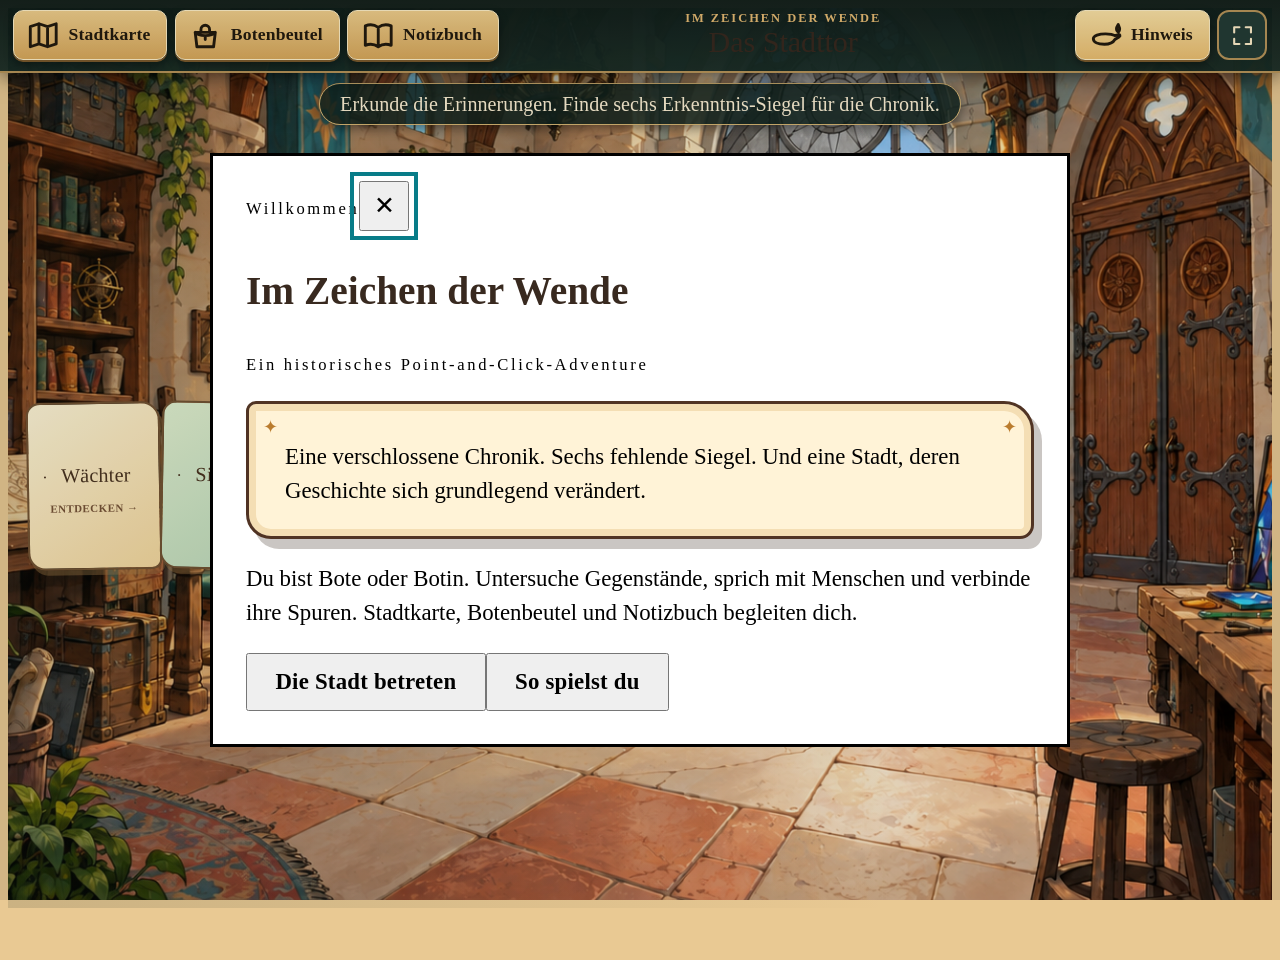
==== commit e5bf302e: "Add files via upload" ====
--- a/index.html
+++ b/index.html
@@ -1,11 +1,4 @@
 <!doctype html>
-<html lang="de"><head><meta charset="utf-8"><meta name="viewport" content="width=device-width,initial-scale=1"><title>Die Regenbogen-Kapelle · Gemeinsam entdecken</title><meta name="description" content="Lernabenteuer für Klasse 5: Zehn Gebote, Nächstenliebe und hilfreiche Entscheidungen.">
-<link rel="stylesheet" href="styles.css?v=5.0"><link rel="stylesheet" href="adventure.css?v=5.0"><link rel="stylesheet" href="stations.css?v=5.0"><link rel="stylesheet" href="backpack.css?v=5.0"><link rel="stylesheet" href="mountain.css?v=5.0"><link rel="stylesheet" href="learning.css?v=5.0">
-<link rel="stylesheet" href="scenes.css?v=5.0">
-<link rel="stylesheet" href="responsive.css?v=5.0">
-<link rel="stylesheet" href="bonus.css?v=5.0">
-<script src="core.js?v=5.0" defer></script><script src="content.js?v=5.0" defer></script><script src="curriculum.js?v=5.0" defer></script><script src="script.js?v=5.0" defer></script><script src="fullscreen.js?v=5.0" defer></script><script src="bonus.js?v=5.0" defer></script><script src="bonus-echo.js?v=5.0" defer></script><script src="bonus-climb.js?v=5.0" defer></script><script src="bonus-window.js?v=5.0" defer></script></head>
-<body><header class="adventure-header"><span class="adventure-brand">✦ Die Regenbogen-Kapelle</span><div class="top-actions"><button id="fullscreenBtn" class="icon-btn fullscreen-btn" type="button" aria-pressed="false">⛶ Vollbild</button><button id="resetBtn" class="icon-btn" type="button" aria-label="Spiel zurücksetzen">↺</button></div></header><p id="fullscreenStatus" class="fullscreen-status" role="status" hidden></p>
-<main class="wrap"><section id="intro" class="card intro-v4"><p class="kicker">Euer Lernabenteuer · Klasse 5</p><h1>Bringt die Farben<br>zurück!</h1><p>Das Fenster der Kapelle ist zerbrochen. Erkundet die Zehn Gebote und die Liebe zum Mitmenschen. Jede fertige Station bringt euch weiter.</p><p>Ihr könnt nachlesen, Fehler verbessern und jederzeit unterbrechen. Es geht um Verstehen, nicht um Schnelligkeit.</p><div class="button-row"><button id="startBtn" class="btn sunshine">Abenteuer starten →</button><button id="introRoute" class="btn ghost">Mit der Lehrkraft: Lernweg wählen</button></div><p>Elf Stationen, zwei frei zugängliche Räume. Das ganze Fenster leuchtet nach allen elf Stationen. Für eine Schulstunde gibt es einen Kurzweg mit eigenem Zwischenziel.</p><noscript>Bitte aktiviere JavaScript, um zu spielen.</noscript></section>
-<section id="game" hidden><nav class="map-header room-switch" aria-label="Räume und Lernweg"><button id="roomOne" class="btn ghost">📜 Zehn Gebote</button><button id="roomTwo" class="btn ghost">❤️ Liebe im Alltag</button><button id="routeBtn" class="btn ghost">Lernweg wählen</button><button id="finalBtn" class="btn ghost">Unser Stand</button><button id="bonusBtn" class="btn ghost bonus-nav">🎁 Bonusspiele</button></nav><p id="progress" class="restoration-progress" role="status"></p><div id="roomContent" class="card"></div></section>
-<section id="final" class="card" hidden><div id="finalContent"></div><button id="returnBtn" class="btn sunshine">Weiter entdecken →</button></section><p id="saveStatus" class="save-status" role="status"></p></main></body></html>
+<html lang="de"><head><meta charset="utf-8"><meta name="viewport" content="width=device-width, initial-scale=1, viewport-fit=cover"><meta name="theme-color" content="#242922"><meta name="description" content="Ein historisches Point-and-Click-Adventure über Christenverfolgung und die Konstantinische Wende."><title>Im Zeichen der Wende</title><link rel="icon" href="assets/ui/lamp.svg" type="image/svg+xml"><link rel="stylesheet" href="style.css"><link rel="stylesheet" href="adventure.css"><link rel="stylesheet" href="scenes.css"><link rel="stylesheet" href="readability.css"><link rel="stylesheet" href="layout.css"><link rel="stylesheet" href="fonts.css"><script defer src="data/game-data.js"></script><script defer src="adventure.js"></script><script defer src="minigames.js"></script><script defer src="script.js"></script></head>
+<body><main id="app"><div class="scene-viewport"><div id="scene" aria-label="Spielszene"><div id="art" aria-hidden="true"></div><div class="vignette" aria-hidden="true"></div><div id="world-change" aria-hidden="true"></div><div id="actors" aria-hidden="true"></div><div id="hotspots"></div></div></div><header class="hud topbar"><div class="bar-group bar-left"><button id="map" class="hud-button game-button"><svg class="ico" viewBox="0 0 24 24" aria-hidden="true"><path d="M3 6l6-2 6 2 6-2v14l-6 2-6-2-6 2zM9 4v14M15 6v14" fill="none" stroke="currentColor" stroke-width="2" stroke-linecap="round" stroke-linejoin="round"/></svg><span>Stadtkarte</span></button><button id="inventory-toggle" class="hud-button game-button" aria-expanded="false"><svg class="ico" viewBox="0 0 24 24" aria-hidden="true"><path d="M5 10h14l-1.2 10H6.2zM9 10V8a3 3 0 0 1 6 0v2M5 10c2.5 3 11.5 3 14 0M12 13v2" fill="none" stroke="currentColor" stroke-width="2" stroke-linecap="round" stroke-linejoin="round"/></svg><span>Botenbeutel</span></button><button id="notebook" class="hud-button game-button"><svg class="ico" viewBox="0 0 24 24" aria-hidden="true"><path d="M3 5.5c3-1.2 6.2-1 9 1 2.8-2 6-2.2 9-1V19c-3-1.2-6.2-1-9 1-2.8-2-6-2.2-9-1zM12 6.5V20" fill="none" stroke="currentColor" stroke-width="2" stroke-linecap="round" stroke-linejoin="round"/></svg><span>Notizbuch</span></button></div><div class="bar-center"><button id="title" aria-label="Im Zeichen der Wende – Spielmenü"><span class="eyebrow">Eine Stadt. Viele Erinnerungen.</span><strong>Im Zeichen der Wende</strong></button><section class="location" aria-live="polite"><span id="era"></span><h1 id="scene-name"></h1></section></div><div class="bar-group bar-right"><span id="selected-item"></span><button id="hint" class="hud-button game-button hint-button"><svg class="ico" viewBox="0 0 24 24" aria-hidden="true"><path d="M3 14.5c0-2.2 4-3.5 8.5-3.5 3 0 5.5.6 6.5 1.3l2.5-.8c1-.2 1.4.9.6 1.5L18 15c-1.2 2.2-4 3.3-7.3 3.3C6 18.3 3 16.8 3 14.5zM20 9.5c-1.6-1.4-.8-3.3.3-5 .6 1.7 1.9 3 .4 5" fill="none" stroke="currentColor" stroke-width="2" stroke-linecap="round" stroke-linejoin="round"/></svg><span>Hinweis</span></button><button id="fullscreen" class="hud-button icon-only" aria-pressed="false" aria-label="Vollbild einschalten"><svg class="ico" viewBox="0 0 24 24" aria-hidden="true"><path d="M4 9V4h5M20 9V4h-5M4 15v5h5M20 15v5h-5" fill="none" stroke="currentColor" stroke-width="2" stroke-linecap="round" stroke-linejoin="round"/></svg></button></div></header><div id="objective" class="objective"></div><div id="toast" role="status" aria-live="polite"></div><section id="inventory" aria-label="Inventar" hidden></section></main>
+<dialog id="modal" aria-labelledby="modal-title"><div class="dialog-head"><span id="modal-kicker">Die Stadtchronik</span><button id="close" aria-label="Schließen">✕</button></div><h2 id="modal-title"></h2><div id="modal-content"></div></dialog><noscript>Dieses Spiel benötigt JavaScript. Bitte aktiviere es im Browser.</noscript></body></html>
--- a/readability.css
+++ b/readability.css
@@ -0,0 +1,94 @@
+/* Lesbarkeit: größere Schrift, die mit dem Bildschirm mitwächst (auch im Vollbild).
+   Wird als letzte Datei geladen und überschreibt die kleineren Werte aus style/adventure/scenes.css. */
+:root{--u:max(14px,min(1.6vw,2.35vh));--fs-xs:calc(var(--u)*.8);--fs-s:calc(var(--u)*.97);--fs-m:calc(var(--u)*1.1);--fs-l:calc(var(--u)*1.9)}
+body{font-size:var(--fs-m)}
+/* Szene */
+#app .hotspot{font-size:var(--fs-s)}
+#app .hotspot .label{font-size:var(--fs-s);max-width:min(calc(var(--u)*14),30vw);padding:.25em .7em;line-height:1.25}
+#app .hotspot .pin{width:calc(var(--u)*1.25);height:calc(var(--u)*1.25);line-height:1.1;font-size:var(--fs-xs)}
+#app .hotspot .label{top:calc(50% + calc(var(--u)*.8))}
+#app .location span,#era{font-size:var(--fs-xs);letter-spacing:.12em}
+#app .location h1,#scene-name{font-size:calc(var(--u)*1.6)}
+#app .objective{font-size:var(--fs-m);line-height:1.35}
+#app .eyebrow{font-size:var(--fs-xs)}
+#app .hud-button,#app .toolbar button,#app .toolbar span,#app #fullscreen span{font-size:var(--fs-s)}
+#toast{font-size:var(--fs-m)}
+#inventory,#inventory p,#inventory button{font-size:var(--fs-s)}
+/* Dialoge, Gespräche, Rätsel */
+dialog{font-size:var(--fs-m)}
+dialog h2{font-size:calc(var(--u)*1.9)}
+dialog h3{font-size:calc(var(--u)*1.3)}
+.dialog-head span{font-size:var(--fs-xs)}
+dialog .muted,dialog small,.row-feedback,.placement-status,.touch-instruction,.document-card .assignment,.document-card .row-feedback{font-size:var(--fs-xs)}
+dialog button,.rack button,.socket button,.gear button,.tray-handle,.stamp,.document-card .card-face,.seal-rack .seal,.seal-socket,.teacher-scenes button{font-size:var(--fs-s)}
+.gear h3{font-size:var(--fs-m)}
+.gear small,.seal,.map-caption{font-size:var(--fs-xs)}
+.speech-bubble p{font-size:calc(var(--u)*1.3)}
+.speech-bubble button{font-size:var(--fs-s)}
+.dialogue-progress{font-size:var(--fs-xs)}
+.city-map .map-place{font-size:var(--fs-s)}
+.city-map .map-place small,.city-map .map-place:disabled small:after{font-size:var(--fs-xs)}
+
+/* Wege zwischen den Szenen */
+#app .exit{position:absolute;transform:translate(-50%,-50%);z-index:2;display:flex;align-items:center;gap:.45em;min-width:48px;min-height:48px;padding:.3em .8em .3em .35em;border:2px solid #f3dca6;border-radius:999px;background:#1d3a31e6;color:#fff7de;font:600 var(--fs-s)/1.15 system-ui,-apple-system,'Segoe UI',sans-serif;text-align:left;cursor:pointer;box-shadow:0 0 0 4px #f3dca633,0 4px 14px #000a;animation:exit-pulse 2.6s ease-in-out infinite}
+#app .exit .exit-arrow{display:grid;place-items:center;width:1.9em;height:1.9em;border-radius:50%;background:#e7bc74;color:#2b2416;font-size:1em;flex:none}
+#app .exit .label{display:flex;flex-direction:column}
+#app .exit small{font-weight:400;font-size:.78em;opacity:.85}
+#app .exit:hover,#app .exit:focus-visible{background:#2d5a4b;outline:3px solid #fff0c8;outline-offset:2px}
+#app .exit.locked{background:#2a2a26d9;border-color:#9b8d74;animation:none;opacity:.85}
+#app .exit.locked .exit-arrow{background:#8b8069}
+@keyframes exit-pulse{0%,100%{box-shadow:0 0 0 4px #f3dca633,0 4px 14px #000a}50%{box-shadow:0 0 0 9px #f3dca622,0 4px 14px #000a}}
+@media(max-width:650px){#app .exit{padding:.2em .6em .2em .25em}#app .exit small{display:none}}
+@media(prefers-reduced-motion:reduce){#app .exit{animation:none}}
+@media print{#app .exit{display:none}}
+
+/* Platz für die größere Ortsüberschrift, damit sie nicht ins Bild ragt */
+@media(min-width:651px){#app .scene-viewport{inset:calc(112px + 3.2vw) 16px calc(92px + 2.6vw)}#app .location h1{margin:0}}
+/* Wege am Bildrand nach innen ausrichten, damit sie nicht abgeschnitten werden */
+#app .exit{white-space:nowrap}
+#app .exit.edge-left{transform:translate(0,-50%)}
+#app .exit.edge-right{transform:translate(-100%,-50%)}
+/* Rätsel-Beschriftungen */
+dialog .touch-instruction,dialog .slot-label,dialog .rope-track h3{font-size:var(--fs-s)}
+
+/* Gespräch direkt in der Szene */
+#scene .speech-bubble.in-scene{position:absolute;top:7%;left:auto;right:auto;z-index:5;width:min(44%,calc(var(--u)*34));max-height:72%;overflow:auto;padding:calc(var(--u)*1.3);padding-top:calc(var(--u)*1);animation:bubble-in .25s ease-out}
+#scene .speech-bubble.in-scene:after{top:28%}
+#scene .speech-bubble.in-scene .speaker{display:block;font:700 var(--fs-xs)/1.2 system-ui,sans-serif;letter-spacing:.14em;text-transform:uppercase;color:#7a5a30;margin-bottom:.4em;padding-right:2.4em}
+#scene .speech-bubble.in-scene p{font:calc(var(--u)*1.3)/1.45 Georgia,serif;margin:0 0 .5em}
+#scene .speech-bubble.in-scene .actions{display:flex;flex-wrap:wrap;gap:10px;margin-top:.6em}
+#scene .speech-bubble.in-scene .actions button{font-size:var(--fs-s);padding:.5em 1em;min-height:44px}
+#scene .speech-close{position:absolute;top:10px;right:10px;width:calc(var(--u)*2.1);height:calc(var(--u)*2.1);min-height:0;padding:0;border-radius:50%;border:1px solid #c7a877;background:#f3e4c5;color:#3a2e1c;font-size:var(--u);line-height:1;box-shadow:none;cursor:pointer}
+#scene.talking .hotspot:not(.speaking),#scene.talking .exit{opacity:.35}
+#scene.talking .hotspot.speaking .label{background:#8c422a;border-color:#fff0c8}
+@keyframes bubble-in{from{opacity:0;transform:translateY(8px) scale(.97)}to{opacity:1;transform:none}}
+@media(max-width:650px){#scene .speech-bubble.in-scene{top:auto!important;bottom:2%;left:2%!important;right:2%!important;width:auto;max-height:80%;padding:14px 16px;border-radius:16px}#scene .speech-bubble.in-scene:after{display:none}#scene .speech-bubble.in-scene p{font-size:17px}}
+@media(prefers-reduced-motion:reduce){#scene .speech-bubble.in-scene{animation:none}}
+
+/* Aufgenommene Gegenstände */
+#actors .scene-patch{position:absolute;height:auto;pointer-events:none}
+.fly-item{position:fixed;z-index:50;width:64px;height:64px;pointer-events:none;filter:drop-shadow(0 4px 10px #000a);transition:transform .7s cubic-bezier(.5,-.2,.6,1),opacity .7s ease-in}
+#inventory-toggle.bag-bump{animation:bag-bump .45s ease-out}
+@keyframes bag-bump{40%{transform:scale(1.15);background:#41695c}}
+
+/* Rätsel: Karten, Fächer, Zahnräder, Statuszeilen noch größer und kontrastreicher */
+#modal[data-mode=puzzle]{width:min(calc(var(--u)*72),calc(100vw - 24px));max-width:none}
+#modal .document-card .card-face{font-size:calc(var(--u)*1.12);line-height:1.35;color:#221c12;padding:.6em .8em}
+#modal .document-card .assignment,#modal .document-card .row-feedback{font-size:var(--fs-s);color:#2e2618}
+#modal .card-desk h3,#modal .sorting-tray h3{font-size:var(--fs-m);color:#fff3d6}
+#modal .tray-handle,#modal .stamp,#modal .rack button,#modal .socket button{font-size:calc(var(--u)*1.02);padding:.55em .9em}
+#modal .placement-status{font-size:var(--fs-s);font-weight:600;color:#1f4a40}
+#modal .touch-instruction{font-size:var(--fs-s)}
+#modal .gear h3{font-size:calc(var(--u)*1.2)}
+#modal .gear button{font-size:calc(var(--u)*1.1);font-weight:600}
+#modal .gear small{font-size:var(--fs-s);color:#2e2618}
+#modal #feedback,#modal .clue,#modal .row-feedback{font-size:var(--fs-m);line-height:1.45}
+#modal .actions button{font-size:var(--fs-m);padding:.6em 1.2em;min-height:48px}
+#modal #puzzle-hint{font-size:var(--fs-s)}
+#modal .slot-label{font-size:var(--fs-s);color:#221c12}
+#modal .touch-instruction{font-size:var(--fs-s)!important}
+#modal .rope-track h3{font-size:var(--fs-m)!important;color:#fff3d6}
+#modal .slot-label{font-size:var(--fs-s)!important}
+/* Neuer Gegenstand im Beutel: kleiner leuchtender Punkt, bis der Beutel geöffnet wird */
+#inventory-toggle{position:relative}
+#inventory-toggle.has-new:after{content:'neu';position:absolute;top:-10px;right:-10px;padding:2px 8px;border-radius:999px;background:#e7bc74;color:#2b2416;font:700 var(--fs-xs)/1.3 system-ui,sans-serif;box-shadow:0 0 0 3px #172d28,0 0 14px #e7bc74aa}
--- a/layout.css
+++ b/layout.css
@@ -0,0 +1,427 @@
+/* Layout für iPad (Querformat) und größere Bildschirme:
+   eine schlanke Leiste oben mit allen Spielknöpfen, darunter die Szene so groß wie möglich.
+   Freie Ränder zeigen eine unscharfe Version der aktuellen Szene statt einfarbigem Grün. */
+:root{--u:max(14px,min(1.5vw,2.2vh));--bar:max(58px,calc(var(--u)*3.4))}
+#app{min-height:0!important;background:#15201c}
+#app:before{content:'';position:absolute;inset:-60px;background:var(--scene-img,none) center/cover no-repeat;filter:blur(30px) brightness(.42) saturate(1.15);z-index:0;transition:background-image .3s}
+#app .scene-viewport{position:absolute;inset:var(--bar) 0 0 0!important;padding:6px;z-index:1;display:flex;align-items:center;justify-content:center;container-type:size}
+#app #scene{width:min(100cqw,150cqh);border-radius:10px}
+
+/* Obere Leiste */
+#app .hud.topbar{position:absolute;inset:0 0 auto 0;height:var(--bar);z-index:7;display:grid;grid-template-columns:1fr auto 1fr;align-items:center;gap:12px;padding:0 clamp(8px,1vw,20px);pointer-events:auto;background:linear-gradient(#0f1d19f7,#162a24f2);border-bottom:2px solid #b8955a;box-shadow:0 4px 18px #0008}
+#app .bar-group{display:flex;align-items:center;gap:clamp(6px,.6vw,12px)}
+#app .bar-right{justify-content:flex-end}
+#app .game-button{display:inline-flex;align-items:center;gap:.45em;min-height:48px;height:calc(var(--bar) - 16px);padding:0 1em 0 .75em;border:2px solid #fff0c8;border-radius:12px;background:linear-gradient(#f0cf8c,#d9a95c);color:#231b0f;font:700 calc(var(--u)*.97)/1 system-ui,-apple-system,'Segoe UI',sans-serif;box-shadow:0 3px 0 #7a5a2c,0 6px 14px #0007;backdrop-filter:none;cursor:pointer;white-space:nowrap;transition:transform .1s,filter .15s}
+#app .game-button .ico{font-size:1.35em;line-height:1}
+#app .game-button:hover{filter:brightness(1.08)}
+#app .game-button:active{transform:translateY(2px);box-shadow:0 1px 0 #7a5a2c,0 3px 8px #0007}
+#app .game-button:focus-visible,#app .icon-only:focus-visible{outline:3px solid #8fe0d4;outline-offset:3px}
+#app .hint-button{background:linear-gradient(#fbe3a6,#ecc071)}
+#app .icon-only{display:inline-grid;place-items:center;width:max(48px,calc(var(--u)*2.6));height:max(48px,calc(var(--u)*2.6));min-width:0;padding:0;border:2px solid #b8955a;border-radius:12px;background:#243c35;color:#ffefcb;font-size:calc(var(--u)*1.2);box-shadow:none;cursor:pointer}
+#app #inventory-toggle[aria-expanded=true]{background:linear-gradient(#cfe7dc,#9fcbb9)}
+#app #selected-item:not(:empty){padding:.45em .8em;border-radius:999px;background:#2d5a4b;color:#fff3d6;border:1px solid #8fe0d4;font-size:var(--fs-xs);white-space:nowrap;max-width:24vw;overflow:hidden;text-overflow:ellipsis}
+
+/* Mitte: Spieltitel + Ort */
+#app .bar-center{display:flex;flex-direction:column;align-items:center;min-width:0;text-align:center}
+#app #title{padding:0;min-height:0;background:none;border:0;box-shadow:none;cursor:default}
+#app #title .eyebrow{display:none}
+#app #title strong{font:600 calc(var(--u)*.7)/1.2 system-ui,sans-serif;letter-spacing:.2em;text-transform:uppercase;color:#e7bc74;text-shadow:none}
+#app .location{position:static;display:flex!important;align-items:baseline;gap:.6em;width:auto;margin:0;padding:0;text-shadow:none;color:#fff3d4}
+#app .location h1,#app #scene-name{order:1;margin:0;font:calc(var(--u)*1.45)/1.15 Georgia,serif;white-space:nowrap}
+#app #era{order:2;font-size:var(--fs-xs);letter-spacing:.08em;text-transform:none;color:#d8c49b;white-space:nowrap}
+
+/* Aufgabe: kleines Band oben in der Szene */
+#app .objective{display:block!important;position:absolute;top:calc(var(--bar) + 12px);bottom:auto;left:50%;transform:translateX(-50%);z-index:4;width:max-content;max-width:min(70%,calc(var(--u)*42));padding:.35em 1em;border:1px solid #d7b674;border-radius:999px;background:#10231ed9;color:#fff3d6;font-size:var(--fs-s);line-height:1.3;text-align:center;pointer-events:none;box-shadow:0 3px 12px #0007}
+#app .objective:empty{display:none!important}
+
+/* Beutel und Meldungen unter der Leiste */
+#app #toast{top:calc(var(--bar) + 12px);right:14px;left:auto;max-width:min(calc(var(--u)*23),calc(100% - 28px));z-index:9}
+#app .toolbar{display:none}
+
+/* Schmale Bildschirme (iPad hochkant, Handy): Symbole über kurzen Beschriftungen */
+@media(max-width:980px){
+ #app .hud.topbar{gap:6px}
+ #app .game-button{flex-direction:column;justify-content:center;gap:2px;padding:0 .6em;font-size:12px;min-width:62px}
+ #app .game-button .ico{font-size:20px}
+ #app #era{display:none}
+}
+@media(max-width:650px){
+ :root{--bar:64px}
+ #app .game-button span:not(.ico){display:none}
+ #app .game-button{min-width:48px;width:48px;padding:0}
+ #app #title strong{display:none}
+ #app .location h1,#app #scene-name{font-size:18px;white-space:normal}
+ #app .objective{max-width:92%;font-size:14px;border-radius:12px}
+}
+@media print{#app:before{display:none}}
+#app #fullscreen{margin-left:0}
+#app .hud.topbar{grid-template-columns:auto minmax(0,1fr) auto}
+#app .bar-center,#app .location{max-width:100%;overflow:hidden}
+#app .location h1,#app #scene-name{overflow:hidden;text-overflow:ellipsis}
+@media(max-width:1400px){#app #era{display:none}}
+
+/* Alle Dialogfenster wachsen mit dem Bildschirm mit */
+#modal{max-width:none;width:min(calc(var(--u)*50),calc(100vw - 24px));padding:calc(var(--u)*1.2) calc(var(--u)*1.6) calc(var(--u)*1.6)}
+#modal[data-mode=map],#modal[data-mode=journal],#modal[data-mode=teacher]{width:min(calc(var(--u)*64),calc(100vw - 24px))}
+#modal p,#modal li,#modal label,#modal textarea,#modal input{font-size:var(--fs-m);line-height:1.5}
+#modal .intro-copy{font-size:calc(var(--u)*1.25);line-height:1.5}
+#modal .eyebrow{font-size:var(--fs-xs);letter-spacing:.14em}
+#modal h2{font-size:calc(var(--u)*1.9)}
+#modal .dialog-head span{font-size:var(--fs-xs)}
+#modal button{font-size:var(--fs-s)}
+#modal .actions button{font-size:var(--fs-m)}
+#modal #close{font-size:calc(var(--u)*1.2);width:calc(var(--u)*2.4);height:calc(var(--u)*2.4)}
+#inventory img{width:calc(var(--u)*1.5);height:calc(var(--u)*1.5)}
+#inventory button{min-height:calc(var(--u)*2.6)}
+
+/* Rätsel-Anleitung */
+#modal .puzzle-steps{margin:.2em 0 1em;padding:.6em 1em .8em;border:2px solid #c9a86b;border-radius:12px;background:#fff8e6}
+#modal .puzzle-steps summary{cursor:pointer;font:700 var(--fs-m)/1.3 system-ui,sans-serif;color:#1f4a40;list-style:none}
+#modal .puzzle-steps summary::-webkit-details-marker{display:none}
+#modal .puzzle-steps summary:before{content:'▸ ';display:inline-block;transition:transform .15s}
+#modal .puzzle-steps[open] summary:before{transform:rotate(90deg)}
+#modal .puzzle-steps ol{margin:.5em 0 0;padding-left:1.4em}
+#modal .puzzle-steps li{margin:.35em 0;font-size:var(--fs-m);line-height:1.45;color:#241d12}
+#modal .puzzle-head p{font-size:calc(var(--u)*1.15)}
+#modal .puzzle-steps summary{display:block}
+#app #title strong{white-space:nowrap;overflow:hidden;text-overflow:ellipsis;display:block;max-width:100%}
+@media(max-width:1300px){#app #title strong{letter-spacing:.06em;font-size:calc(var(--u)*.6)}}
+
+/* Fachtexte */
+#modal .puzzle-tabs{display:flex;gap:.5em;margin:.2em 0 1em;border-bottom:2px solid #c9a86b}
+#modal .puzzle-tabs button{flex:1;min-height:calc(var(--u)*2.6);border:2px solid #c9a86b;border-bottom:0;border-radius:12px 12px 0 0;background:#e9d6ab;color:#3a2e1c;font:700 var(--fs-m)/1.2 system-ui,sans-serif;box-shadow:none;margin-bottom:-2px}
+#modal .puzzle-tabs button[aria-selected=true]{background:#fff8e6;color:#1f4a40}
+#modal-content[data-tab=read] .puzzle-head,#modal-content[data-tab=read] .puzzle-tabs,#modal-content[data-tab=read] #hint-box,#modal-content[data-tab=read] .puzzle-steps,#modal-content[data-tab=read] #puzzle-work,#modal-content[data-tab=read] #feedback,#modal-content[data-tab=read]>.actions,#modal-content[data-tab=read]>p,#modal-content[data-tab=read]>div:not(.puzzle-tabs){display:none!important}
+#modal-content[data-tab=solve] .reading-panel{display:none}
+.reading-panel{padding:calc(var(--u)*1) calc(var(--u)*1.3);border:2px solid #c9a86b;border-radius:14px;background:#fffaf0;color:#221c12}
+.reading-panel h3{margin:0 0 .5em;font:calc(var(--u)*1.45)/1.2 Georgia,serif;color:#5a3a16}
+#modal .reading-panel p{font:calc(var(--u)*1.12)/1.6 Georgia,serif;margin:0 0 .8em;max-width:62em}
+.source-quote{margin:1em 0;padding:.8em 1.1em;border-left:5px solid #8c422a;border-radius:6px;background:#f3e2bd}
+#modal .source-quote p{font-style:italic;margin:0 0 .4em}
+.source-quote cite{display:block;font:var(--fs-xs)/1.4 system-ui,sans-serif;color:#5b4a30;font-style:normal}
+#modal .reading-panel .to-puzzle{margin-top:.6em;font-size:var(--fs-m);padding:.6em 1.3em;min-height:48px}
+#modal .journal-section{margin:1.2em 0 .5em;font:calc(var(--u)*1.3)/1.2 Georgia,serif}
+#modal .journal-text{margin:.5em 0;border:1px solid #c9a86b;border-radius:10px;background:#fff8e6;padding:.5em .8em}
+#modal .journal-text summary{cursor:pointer;font:700 var(--fs-m)/1.3 system-ui,sans-serif;color:#1f4a40}
+#modal .journal-text .reading-panel{border:0;padding:.6em 0 0;background:none}
+@media print{.journal-text[open],.journal-text{display:block}}
+
+/* ---------- Kompaktere Leiste mit Liniensymbolen ---------- */
+#app .game-button{height:calc(var(--u)*2.4);min-height:44px;padding:0 .9em 0 .7em;font-size:calc(var(--u)*.85);border-radius:10px;border-width:1.5px;box-shadow:0 2px 0 #7a5a2c,0 4px 10px #0006}
+#app .game-button svg.ico{width:1.45em;height:1.45em;flex:none}
+#app .icon-only{width:calc(var(--u)*2.4);height:calc(var(--u)*2.4);min-width:44px;min-height:44px}
+#app .icon-only svg.ico{width:55%;height:55%}
+#app #selected-item:not(:empty){display:inline-flex;align-items:center;gap:.4em;padding:.25em .35em .25em .6em;font-size:var(--fs-xs);max-width:none}
+#app #selected-item img{width:1.6em;height:1.6em}
+#app #selected-item button{display:grid;place-items:center;width:1.7em;height:1.7em;min-height:0;padding:0;border:0;border-radius:50%;background:#ffffff26;color:#fff;font-size:.9em;box-shadow:none}
+
+/* ---------- Botenbeutel als Tasche in der Bildmitte ---------- */
+#app #inventory{position:fixed;inset:0;left:0;right:0;top:0;bottom:0;width:auto;z-index:20;padding:16px;border:0;border-radius:0;background:#0b1512b3;box-shadow:none;color:#fff3d6;backdrop-filter:blur(2px)}
+#app #inventory:not([hidden]){display:grid;place-items:center;animation:bag-fade .18s ease-out}
+#app #inventory .bag{position:relative;width:min(calc(var(--u)*24),92vw);padding:calc(var(--u)*1.6) calc(var(--u)*1.1) calc(var(--u)*1);border:4px solid #4a2a17;border-radius:30px;background:radial-gradient(120% 80% at 30% 0%,#a8704a,#7c4a2c 70%);box-shadow:inset 0 2px 0 #c58e63,0 20px 60px #000a;animation:bag-pop .22s cubic-bezier(.3,1.4,.6,1)}
+#app #inventory .bag-handle{position:absolute;left:50%;top:calc(var(--u)*-1.5);width:38%;height:calc(var(--u)*2.4);transform:translateX(-50%);border:4px solid #4a2a17;border-bottom:0;border-radius:18px 18px 0 0;background:#8c5634;z-index:-1}
+#app #inventory .bag-flap{position:absolute;left:50%;top:-4px;transform:translateX(-50%);padding:.25em 1.2em .35em;border:4px solid #4a2a17;border-top:0;border-radius:0 0 14px 14px;background:#6a3d22;color:#f6d99a;font:700 var(--fs-xs)/1.2 system-ui,sans-serif;letter-spacing:.14em;text-transform:uppercase;white-space:nowrap}
+#app #inventory .bag-inner{padding:calc(var(--u)*.7);border:2px dashed #e9c79c;border-radius:20px;background:#9a6340}
+#app #inventory .items{display:grid;grid-template-columns:repeat(3,1fr);gap:calc(var(--u)*.45)}
+#app #inventory .item-card,#app #inventory .slot-empty{aspect-ratio:1;border-radius:12px;background:#f8e3c7;box-shadow:inset 0 2px 5px #7a4a2a55}
+#app #inventory .slot-empty{opacity:.85}
+#app #inventory .item-card{display:flex;flex-direction:column;align-items:center;justify-content:center;gap:.2em;width:auto;min-height:0;padding:.35em;border:0;color:#3a2412;font:600 calc(var(--u)*.72)/1.15 system-ui,sans-serif;text-align:center;cursor:pointer;transition:transform .12s,background .12s}
+#app #inventory .item-card img{width:62%!important;height:auto!important;aspect-ratio:1;margin:0!important;filter:drop-shadow(0 3px 3px #5a2e1766)}
+#app #inventory .item-card:hover{transform:scale(1.04);background:#fff1dc}
+#app #inventory .item-card.selected{background:#cdeee2;outline:3px solid #2d8f7b;outline-offset:-3px}
+#app #inventory .inv-help{margin:.8em .2em 0;font:var(--fs-xs)/1.4 system-ui,sans-serif!important;color:#fbe7c3;text-align:center}
+#app #inventory .bag-close{position:absolute;top:calc(var(--u)*.5);right:calc(var(--u)*.5);width:calc(var(--u)*1.9);height:calc(var(--u)*1.9);min-height:0;padding:0;border:2px solid #4a2a17;border-radius:50%;background:#f8e3c7;color:#3a2412;font-size:calc(var(--u)*.9);box-shadow:none;cursor:pointer}
+@keyframes bag-fade{from{opacity:0}}
+@keyframes bag-pop{from{transform:scale(.85) translateY(20px);opacity:0}}
+@media(prefers-reduced-motion:reduce){#app #inventory .bag,#app #inventory:not([hidden]){animation:none}}
+
+/* Willkommensfenster und Infofenster: kompakter, normaler Zeilenfluss */
+#modal{width:min(calc(var(--u)*38),calc(100vw - 24px))}
+#modal .intro-copy{max-width:none;width:auto;font-size:calc(var(--u)*1.1)}
+
+/* Fachtext als optionale Hilfe neben dem Hinweis */
+#modal .puzzle-help-buttons{display:flex;flex-direction:column;gap:.4em;flex:none}
+#modal #puzzle-text{font-size:var(--fs-s)}
+#modal-content[data-tab=read] .reading-panel{animation:bag-fade .15s ease-out}
+
+/* Belohnung nach einem gelösten Rätsel */
+#modal[data-mode=reward]{width:min(calc(var(--u)*42),calc(100vw - 24px))}
+.seal-award{display:flex;align-items:center;gap:calc(var(--u)*1.2);margin:.4em 0 1em;padding:calc(var(--u)*.8) calc(var(--u)*1);border:2px solid #c9a86b;border-radius:16px;background:radial-gradient(circle at 12% 50%,#fff3c9,#f3e2bd 60%)}
+.seal-medal{flex:none;width:calc(var(--u)*6.5);height:calc(var(--u)*6.5);filter:drop-shadow(0 6px 10px #5a3a0f66)}
+.seal-award.fresh .seal-medal{animation:seal-stamp .7s cubic-bezier(.3,1.5,.5,1)}
+.seal-award-text{display:flex;flex-direction:column;gap:.15em;min-width:0}
+.seal-kicker{font-size:var(--fs-xs);letter-spacing:.14em;text-transform:uppercase;color:#6b5634}
+.seal-award-text strong{font-size:calc(var(--u)*1.6);line-height:1.1;color:#3a2610}
+.seal-count{font-size:var(--fs-s);color:#4d3c20}
+.seal-row{display:flex;gap:.35em;margin-top:.3em}
+.mini-seal{display:grid;place-items:center;width:calc(var(--u)*1.7);height:calc(var(--u)*1.7);border-radius:50%;border:2px dashed #b89a66;font-size:calc(var(--u)*.85);color:#fff3d0}
+.mini-seal.got{border:2px solid #6e4a14;background:radial-gradient(circle at 35% 30%,#f7dc93,#c08a36)}
+@keyframes seal-stamp{0%{transform:scale(2.2) rotate(-25deg);opacity:0}60%{transform:scale(.92) rotate(4deg);opacity:1}100%{transform:none}}
+#modal .learned h3{margin:.2em 0 .4em;font-size:calc(var(--u)*1.2);color:#5a3a16}
+#modal .learned ul{margin:0;padding-left:1.2em}
+#modal .learned li{margin:.3em 0;font-size:var(--fs-m);line-height:1.45}
+#modal .merke{display:flex;gap:.8em;align-items:flex-start;margin:1em 0 .6em;padding:.7em 1em;border-left:5px solid #2d7a67;border-radius:8px;background:#e2f0e8}
+#modal .merke span{flex:none;padding:.15em .6em;border-radius:6px;background:#2d7a67;color:#fff;font-weight:700;font-size:var(--fs-s)}
+#modal .merke p{margin:0;font-size:var(--fs-m);font-weight:600;line-height:1.4;color:#1d3b33}
+#modal .reward-line{display:flex;align-items:center;gap:.5em;margin:.6em 0}
+#modal .reward-line img{width:calc(var(--u)*2.2);height:calc(var(--u)*2.2)}
+#modal .next-line{margin:.4em 0 .2em;color:#1f4a40;font-style:italic}
+@media(max-width:650px){.seal-award{flex-direction:column;text-align:center}.seal-row{justify-content:center}}
+@media(prefers-reduced-motion:reduce){.seal-award.fresh .seal-medal{animation:none}}
+#modal #puzzle-text.pulse{animation:text-pulse 1.2s ease-in-out 3;background:#fff1c4;border-color:#b8862e}
+@keyframes text-pulse{50%{box-shadow:0 0 0 6px #e7bc7466}}
+#modal .text-offer{margin:0 0 .6em;font-weight:600;color:#5a3a16}
+#modal .feedback{white-space:pre-line}
+
+/* ---------- Minispiel: Kurierfahrt ---------- */
+#modal[data-mode=minigame]{width:min(calc(var(--u)*56),calc(100vw - 24px))}
+.racer{display:flex;flex-direction:column;gap:.6em}
+.racer-hud{display:flex;align-items:center;gap:.8em;flex-wrap:wrap}
+.racer-goal{display:flex;align-items:center;gap:.6em;flex:1}
+.racer-label{font-weight:700;color:#3a2610}
+.racer-dots{display:flex;gap:.35em}
+.racer-dots i{width:calc(var(--u)*1.3);height:calc(var(--u)*1.3);border-radius:50%;border:2px dashed #a88a55;background:#f7ecd2;transition:.2s}
+.racer-dots i.on{border:2px solid #6e4a14;background:radial-gradient(circle at 35% 30%,#f7dc93,#c08a36);transform:scale(1.1)}
+.racer-speed{display:flex;border:2px solid #c9a86b;border-radius:10px;overflow:hidden}
+#modal .racer-speed button{border:0;border-radius:0;box-shadow:none;padding:.35em .8em;background:#f7ecd2;font-size:var(--fs-xs);min-height:0}
+#modal .racer-speed button[aria-pressed=true]{background:#2d5a4b;color:#fff}
+#modal .racer-pause{min-height:0;padding:.35em .8em;font-size:var(--fs-xs)}
+.racer-stage{position:relative;height:min(58vh,calc(var(--u)*30));border-radius:14px;overflow:hidden;border:3px solid #6e4a14;background:#8aa35a;touch-action:manipulation}
+.racer-stage canvas{display:block;cursor:pointer}
+.racer-overlay{position:absolute;inset:0;display:flex;flex-direction:column;justify-content:center;padding:calc(var(--u)*1.2) calc(var(--u)*2);background:#fbf1dbf2;overflow:auto}
+.racer-overlay[hidden]{display:none}
+#modal .racer-overlay h3{margin:0 0 .4em;font-size:calc(var(--u)*1.5);color:#5a3a16}
+#modal .racer-overlay li{font-size:var(--fs-s);margin:.25em 0}
+#modal .racer-overlay .primary{align-self:flex-start;margin-top:.6em;font-size:var(--fs-m);padding:.5em 1.4em}
+.racer-summary{list-style:none;padding:0}
+.racer-banner{position:absolute;left:50%;top:12px;transform:translate(-50%,-20px);max-width:88%;padding:.5em 1em;border-radius:12px;background:#fff8e6;border:2px solid #c9a86b;font-size:var(--fs-s);line-height:1.35;text-align:center;opacity:0;transition:.25s;pointer-events:none;box-shadow:0 6px 18px #0005}
+.racer-banner.show{opacity:1;transform:translate(-50%,0)}
+.racer-banner.good{border-color:#2d7a67;background:#e2f0e8}
+.racer-banner.bad{border-color:#9b3b24;background:#f8e2dc}
+.racer-controls{display:flex;align-items:center;gap:.8em}
+#modal .racer-controls>button{flex:none;width:calc(var(--u)*4.2);height:calc(var(--u)*3);font-size:calc(var(--u)*1.4);border-radius:14px;background:linear-gradient(#f0cf8c,#d9a95c);border:2px solid #7a5a2c}
+.racer-log{flex:1;min-height:2.6em;display:flex;align-items:center;justify-content:center;text-align:center;font-size:var(--fs-s);color:#3a2610}
+.racer-log .ok{color:#2d7a67;font-weight:700}.racer-log .bad{color:#9b3b24;font-weight:700}
+.racer-stage{height:clamp(260px,calc(100dvh - 21rem - var(--u)*6),calc(var(--u)*30))}
+#modal[data-mode=minigame] .racer{gap:.4em}
+#modal[data-mode=minigame] .actions{margin-top:.5em}
+#modal[data-mode=minigame] .puzzle-head{margin-bottom:.3em}
+.racer-overlay{justify-content:safe center}
+
+/* ---------- Minispiele: Zuordnen gegen die Zeit ---------- */
+.mg-stage{background:radial-gradient(circle at 50% 30%,#f8ecd0,#e2c894);border-color:#8a6a3a}
+.mg-scene{position:absolute;inset:0;display:flex;align-items:center;justify-content:center;padding:calc(var(--u)*1.2)}
+.skin-echo .mg-scene{gap:calc(var(--u)*1)}
+.echo-speaker{font-size:calc(var(--u)*4);filter:drop-shadow(0 4px 6px #0004)}
+.echo-bubble{position:relative;max-width:70%;padding:calc(var(--u)*1.2) calc(var(--u)*1.6);border:3px solid #856139;border-radius:26px;background:#fffaf0;box-shadow:0 10px 30px #5a3a0f44}
+.echo-bubble:before{content:'';position:absolute;left:-22px;top:40%;border:12px solid transparent;border-right:14px solid #856139}
+#modal .mg-text{margin:0;font-size:calc(var(--u)*1.45);line-height:1.35;text-align:center;color:#221a0e}
+.mg-timer{height:10px;margin-top:calc(var(--u)*.8);border-radius:6px;background:#0002;overflow:hidden}
+.mg-timer i{display:block;height:100%;width:100%;background:#2d7a67;border-radius:6px}
+.skin-stamp .mg-scene{flex-direction:column;justify-content:center;gap:1em}
+.skin-stamp .mg-timer{width:70%;margin:0}
+.desk{position:relative;width:100%;height:70%;border-radius:12px;background:repeating-linear-gradient(90deg,#8a5a2e 0 60px,#7d5029 60px 120px);box-shadow:inset 0 0 30px #0006;overflow:hidden;display:flex;align-items:center;justify-content:center}
+.desk-edge{position:absolute;left:0;top:0;bottom:0;width:14px;background:#3a2412;writing-mode:vertical-rl;color:#f3dca6;font-size:10px;display:flex;align-items:center;justify-content:center}
+.file{position:relative;width:min(62%,calc(var(--u)*26));padding:calc(var(--u)*1.1) calc(var(--u)*1.3) calc(var(--u)*1.6);background:#f4e6c3;border:2px solid #a88a55;border-radius:6px;box-shadow:0 8px 18px #0006;transition:transform .08s linear}
+.file-tab{position:absolute;top:-14px;left:16px;padding:1px 12px;background:#d9bf86;border:2px solid #a88a55;border-bottom:0;border-radius:6px 6px 0 0;font-size:var(--fs-xs)}
+.file.fall{transition:transform .6s ease-in!important;transform:translate(-160%,60%) rotate(-25deg)!important}
+.file-stamp{position:absolute;right:14px;bottom:10px;padding:.15em .6em;border:3px solid currentColor;border-radius:6px;font-weight:800;text-transform:uppercase;letter-spacing:.06em;font-size:var(--fs-s);transform:rotate(-8deg) scale(1.6);opacity:0;transition:.18s cubic-bezier(.3,1.6,.6,1)}
+.file.stamped .file-stamp{opacity:.9;transform:rotate(-8deg) scale(1)}
+.file.ok .file-stamp{color:#1f6b57}.file.bad .file-stamp{color:#9b3b24}
+.mg-stage.flash-good{box-shadow:inset 0 0 0 5px #2d7a67}.mg-stage.flash-bad{box-shadow:inset 0 0 0 5px #b3261e}
+.mg-choices{display:grid;grid-template-columns:repeat(auto-fit,minmax(10em,1fr));gap:.5em}
+#modal .mg-choice{display:flex;align-items:center;justify-content:center;gap:.5em;min-height:calc(var(--u)*3.2);font-size:var(--fs-m);font-weight:700;border-radius:14px;border:2px solid #7a5a2c;background:linear-gradient(#fbe8bf,#e5c27f);box-shadow:0 3px 0 #7a5a2c}
+#modal .mg-choice:active{transform:translateY(2px);box-shadow:0 1px 0 #7a5a2c}
+.mg-ico{display:grid;place-items:center;width:1.7em;height:1.7em;border-radius:50%;background:#2d5a4b;color:#fff;font-size:.85em}
+.mg-tip{flex:1;font-size:var(--fs-xs);color:#5a4630}
+/* ---------- Archiv im Dunkeln ---------- */
+.dark-stage{background:#000;height:auto!important;aspect-ratio:3/2;max-height:calc(100dvh - 17rem);margin:0 auto;cursor:none}
+.dark-stage img{position:absolute;inset:0;width:100%;height:100%;object-fit:cover;user-select:none}
+.dark-stage canvas{position:absolute;inset:0;width:100%;height:100%}
+.dark-spots{position:absolute;inset:0;pointer-events:none}
+.dark-spot{position:absolute;width:13%;aspect-ratio:1;transform:translate(-50%,-50%);border:0;border-radius:50%;background:transparent;box-shadow:none;pointer-events:auto;cursor:pointer;min-height:0;padding:0}
+.dark-spot.lit{box-shadow:0 0 0 3px #ffd98a,0 0 30px 8px #ffc55a99;animation:spot-glow 1.4s ease-in-out infinite}
+.dark-spot.found{box-shadow:0 0 0 4px #2d7a67!important;animation:none;background:#2d7a6722}
+.dark-spot.found:after{content:'✓';position:absolute;top:-8px;right:-8px;width:26px;height:26px;border-radius:50%;background:#2d7a67;color:#fff;display:grid;place-items:center;font-weight:700}
+@keyframes spot-glow{50%{box-shadow:0 0 0 5px #ffd98a,0 0 44px 14px #ffc55acc}}
+.dark-dialog{position:absolute;left:50%;bottom:4%;transform:translateX(-50%);width:min(92%,calc(var(--u)*34));padding:calc(var(--u)*1) calc(var(--u)*1.3);border:2px solid #c9a86b;border-radius:16px;background:#fbf1dbf5;box-shadow:0 10px 30px #000a;cursor:auto}
+#modal .dark-dialog h4{margin:0 0 .3em;font-size:calc(var(--u)*1.25);color:#5a3a16}
+#modal .dark-dialog p{margin:.2em 0;font-size:var(--fs-s)}
+#modal .dark-q{font-weight:700}
+.dark-opts{display:grid;grid-template-columns:1fr 1fr;gap:.4em;margin-top:.5em}
+#modal .dark-opts button{font-size:var(--fs-s);min-height:calc(var(--u)*2.4);border-radius:10px}
+#modal .dark-opts button.wrong{background:#f3d0c8;border-color:#b3261e;text-decoration:line-through}
+#modal .dark-opts button.right{background:#cdeee2;border-color:#2d7a67}
+.dark-stage .racer-overlay{cursor:auto}
+/* ---------- Schiebepuzzle ---------- */
+.slider-stage{display:flex;align-items:center;justify-content:center;background:radial-gradient(circle,#3f6f63,#16302a)}
+.slider-wrap{position:relative;height:92%;aspect-ratio:1}
+.slider-board{display:grid;grid-template-columns:repeat(3,1fr);grid-template-rows:repeat(3,1fr);gap:4px;width:100%;height:100%;padding:4px;border-radius:12px;background:#0f201b}
+.slider-board.done{gap:0;padding:0;transition:.4s}
+#modal .tile{min-height:0;padding:0;border:0;border-radius:6px;background-size:300% 300%;box-shadow:0 2px 6px #0008;cursor:pointer;transition:transform .12s}
+#modal .tile:hover{transform:scale(.97)}
+#modal .tile.sel{outline:4px solid #ffd98a;outline-offset:-4px;transform:scale(.93)}
+#modal .tile.blank{background:#0f201b;box-shadow:inset 0 0 12px #000;cursor:default}
+.slider-board.done .tile{border-radius:0;box-shadow:none}
+.slider-peek{position:absolute;inset:0;width:100%;height:100%;border-radius:12px;opacity:.92;pointer-events:none}
+.slider-quiz .quiz-count{font-size:var(--fs-xs);color:#6b5634;margin:.2em 0}
+#modal .quiz-item{margin:.4em 0;padding:.6em 1em;border-left:5px solid #856139;background:#fffaf0;font-size:calc(var(--u)*1.3);font-style:italic}
+#modal .quiz-fb{min-height:1.4em;font-weight:600}.quiz-fb.good{color:#1f6b57}.quiz-fb.bad{color:#9b3b24}
+.slider-quiz .dark-opts{grid-template-columns:repeat(3,1fr)}
+.dark-stage{width:min(100%,calc((100dvh - 17rem)*1.5));min-width:280px}
+.dark-stage{max-height:calc(100dvh - 25rem);width:min(100%,calc((100dvh - 25rem)*1.5))}
+#modal[data-mode=minigame] .puzzle-head{margin:0 0 .2em}
+#modal[data-mode=minigame] h2{margin:.1em 0}
+#modal .dark-spot,#modal .dark-spot:active,#modal .dark-spot:hover{transform:translate(-50%,-50%)}
+
+/* iPad/Touch: kein Doppeltipp-Zoom, kein Scrollen beim Wischen im Spielfeld, keine „klebenden“ Hover-Effekte */
+#modal button,.racer-stage,.mg-choices,.racer-controls,.slider-board{touch-action:manipulation;-webkit-tap-highlight-color:transparent}
+.dark-stage,.racer-stage canvas{touch-action:none}
+.racer,.racer *{-webkit-user-select:none;user-select:none;-webkit-touch-callout:none}
+@media(hover:none){#modal .tile:hover,#app #inventory .item-card:hover,#app .game-button:hover{transform:none;filter:none}}
+/* Beim Minispiel die Szenen-Tipps (Tasten) auf Touch-Geräten ausblenden */
+@media(hover:none){.mg-keys{display:none}}
+@media(orientation:portrait){.racer-stage:not(.dark-stage){height:clamp(300px,calc(100dvh - 24rem),calc(var(--u)*46))}.skin-stamp .file{width:84%}}
+
+/* ---------- Türschloss ---------- */
+.lock-stage{height:auto!important;aspect-ratio:auto;padding:calc(var(--u)*1) 0;background:radial-gradient(circle at 50% 40%,#6d5a45,#2b2118);border-color:#4a3522;display:flex;justify-content:center;perspective:1400px}
+.door-frame{position:relative;width:min(100%,calc(var(--u)*46));padding:calc(var(--u)*.9) calc(var(--u)*.9) 0;border-radius:calc(var(--u)*12) calc(var(--u)*12) 6px 6px;background:repeating-linear-gradient(0deg,#b9a07a 0 26px,#a58c67 26px 28px),#b9a07a;box-shadow:inset 0 0 0 6px #8c7556,0 10px 30px #0008}
+.door-light{position:absolute;inset:calc(var(--u)*.9) calc(var(--u)*.9) 0;border-radius:calc(var(--u)*11) calc(var(--u)*11) 0 0;background:radial-gradient(circle at 50% 70%,#fff4c8,#f2b85a 45%,#8a4e1c);opacity:0;transition:opacity 1.2s}
+.door{position:relative;border-radius:calc(var(--u)*11) calc(var(--u)*11) 0 0;background:linear-gradient(90deg,#5a3818,#7a4d24 20%,#6b4220 50%,#7a4d24 80%,#5a3818);padding:calc(var(--u)*4) calc(var(--u)*1) calc(var(--u)*1.4);transform-origin:left center;transition:transform 1.9s cubic-bezier(.5,0,.2,1);box-shadow:inset 0 0 0 4px #3e2610;transform-style:preserve-3d}
+.door-planks{position:absolute;inset:0;border-radius:inherit;background:repeating-linear-gradient(90deg,transparent 0 calc(20% - 2px),#3e261088 calc(20% - 2px) 20%);pointer-events:none}
+.door-plate{position:relative;padding:calc(var(--u)*.8);border:3px solid #6e4a14;border-radius:14px;background:linear-gradient(#e7c27a,#b98a3c);box-shadow:inset 0 2px 0 #fbe3a0,0 6px 14px #0007}
+.lock-rings{display:flex;align-items:center;justify-content:center;gap:calc(var(--u)*.3)}
+.lock-col{flex:1;display:flex;flex-direction:column;align-items:stretch;gap:.25em;min-width:0}
+.lock-q{text-align:center;font-weight:700;font-size:var(--fs-xs);color:#3a2610;min-height:2.6em;display:flex;align-items:flex-end;justify-content:center;line-height:1.2}
+.lock-arrow{font-size:calc(var(--u)*1.2);color:#5a3a16;margin-top:2.6em}
+#modal .ring-btn{min-height:0;height:calc(var(--u)*2);padding:0;border-radius:8px;border:2px solid #6e4a14;background:linear-gradient(#fbe3a0,#d9a64a);font-size:var(--fs-s);color:#3a2610;box-shadow:0 2px 0 #6e4a14}
+.ring{position:relative;height:calc(var(--u)*6.4);border-radius:10px;overflow:hidden;cursor:ns-resize;touch-action:none;background:linear-gradient(#3a2610,#8a6a3a 18%,#f3e2bd 40%,#fff6df 50%,#f3e2bd 60%,#8a6a3a 82%,#3a2610);border:3px solid #4a3010;box-shadow:inset 0 0 12px #000a}
+.ring:focus-visible{outline:3px solid #8fe0d4;outline-offset:2px}
+.ring-track{position:absolute;inset:0;display:flex;flex-direction:column;justify-content:center;align-items:center}
+.ring-word{height:33.3%;display:flex;align-items:center;justify-content:center;text-align:center;padding:0 .3em;font-size:var(--fs-xs);color:#5a4630;opacity:.55;line-height:1.1}
+.ring-word.current{font-size:var(--fs-s);font-weight:700;color:#1d140a;opacity:1;border-top:2px solid #b8955a;border-bottom:2px solid #b8955a;width:100%;background:#fff8e6cc}
+.ring.spin-down .ring-track{animation:spin-d .22s ease-out}.ring.spin-up .ring-track{animation:spin-u .22s ease-out}
+@keyframes spin-d{from{transform:translateY(-33%)}}@keyframes spin-u{from{transform:translateY(33%)}}
+.ring-pin{position:absolute;right:4px;top:50%;width:12px;height:12px;margin-top:-6px;border-radius:50%;background:#6e4a14;box-shadow:inset 0 1px 2px #000}
+.ring.ok .ring-pin{background:#3fbf8f;box-shadow:0 0 10px #3fbf8f}
+.ring.ok{border-color:#1f6b57}
+.ring.bad{animation:ring-shake .4s}
+.ring.bad .ring-pin{background:#d0402f}
+@keyframes ring-shake{25%{transform:translateX(-5px)}75%{transform:translateX(5px)}}
+.lock-bolt{position:relative;height:16px;margin:calc(var(--u)*.7) auto 0;width:60%;border-radius:8px;background:#4a3010;overflow:hidden}
+.lock-bolt i{position:absolute;top:2px;bottom:2px;left:20%;width:80%;border-radius:6px;background:linear-gradient(#e0e0e0,#8a8a8a);transition:transform .8s ease-in}
+.unlocked .lock-bolt i{transform:translateX(-110%)}
+#modal .door-handle{display:block;margin:calc(var(--u)*1) 0 0 auto;min-height:calc(var(--u)*2.8);padding:0 1.2em;border-radius:999px;border:3px solid #3e2610;background:radial-gradient(circle at 30% 30%,#fbe3a0,#b98a3c);font-weight:800;font-size:var(--fs-m);color:#2b1a0a;box-shadow:0 4px 0 #3e2610,0 8px 18px #0008}
+.lock-stage.rattle .door{animation:rattle .45s}
+@keyframes rattle{20%{transform:translateX(-6px)}40%{transform:translateX(6px)}60%{transform:translateX(-4px)}80%{transform:translateX(3px)}}
+.lock-stage.open .door{transform:rotateY(-105deg)}
+.lock-stage.open .door-light{opacity:1}
+.door-win{background:#fbf1dbee}
+#modal .lock-sentence{margin:.6em 0 0;padding:.5em .9em;border-radius:10px;background:#fff8e6;border:1px solid #c9a86b;font-size:var(--fs-m);text-align:center}
+.lock-sentence b{color:#1f4a40}
+@media(orientation:portrait){.lock-arrow{display:none}}
+@media(prefers-reduced-motion:reduce){.door,.lock-bolt i{transition:none}}
+.door{padding:calc(var(--u)*2.6) calc(var(--u)*1) calc(var(--u)*.9)}
+.door-frame{width:min(100%,calc(var(--u)*44))}
+.ring{height:calc(var(--u)*5.2)}
+.ring{background:linear-gradient(#5a3e1c,#b8955a 20%,#f3e2bd 40%,#fff6df 50%,#f3e2bd 60%,#b8955a 80%,#5a3e1c)}
+.ring-word{opacity:.8;color:#2b1d0c}
+.lock-stage{padding:calc(var(--u)*.6) 0}
+#modal .door-handle{margin-top:calc(var(--u)*.6)}
+.door-win{background:#fbf1dbd9}
+@media(orientation:landscape){.door-frame{width:min(100%,calc(var(--u)*44),calc((100dvh - 23rem)*1.55))}.door{padding-top:calc(var(--u)*1.6)}.lock-q{min-height:0}.lock-arrow{margin-top:1.4em}#modal[data-mode=minigame] .lock-sentence{margin-top:.3em;padding:.3em .8em}}
+.ring-word{padding:0 1.3em 0 .3em}
+@media(orientation:landscape){.ring{height:calc(var(--u)*4.4)}#modal .ring-btn{height:calc(var(--u)*1.6)}.lock-bolt{margin-top:calc(var(--u)*.4)}.door{padding-bottom:calc(var(--u)*.5)}#modal .door-handle{margin-top:calc(var(--u)*.4);min-height:calc(var(--u)*2.3)}#modal .lock-sentence{font-size:var(--fs-s)}.lock-stage{padding:calc(var(--u)*.4) 0}}
+.lock-stage,.mg-lock .lock-sentence{width:100%;box-sizing:border-box}
+.ring-word:not(.current){display:block;white-space:nowrap;overflow:hidden;text-overflow:ellipsis;line-height:1.9;font-size:calc(var(--u)*.68)}
+.ring-word{height:28%}.ring-word.current{height:44%;line-height:1.05}
+@media(orientation:landscape){.ring{height:calc(var(--u)*4.8)}}
+
+/* ---------- Echo: Chronistin statt Symbol ---------- */
+.skin-echo.mg-classify .mg-stage{background-size:cover;background-position:center}
+.skin-echo .mg-stage:before{content:'';position:absolute;inset:0;background:#f6ead0b3}
+.echo-portrait{position:relative;height:88%;max-height:calc(var(--u)*17);aspect-ratio:338/430;object-fit:cover;object-position:top;border-radius:14px;border:3px solid #856139;box-shadow:0 10px 24px #3a26104d}
+.skin-echo .echo-bubble{z-index:1}
+/* ---------- Stempelspiel ---------- */
+.stamp-stage{background:#3a2616;border-color:#3a2616;height:clamp(240px,calc(100dvh - 30rem),calc(var(--u)*20))!important}
+.stamp-desk{position:absolute;inset:10px;border-radius:10px;overflow:hidden;background:repeating-linear-gradient(90deg,#8a5a2e 0 70px,#7d5029 70px 140px);box-shadow:inset 0 0 30px #000a}
+.stamp-desk:after{content:'';position:absolute;left:0;top:0;bottom:0;width:22%;background:linear-gradient(90deg,#b3261e55,transparent);opacity:var(--danger,0);transition:opacity .3s;pointer-events:none}
+.stamp-edge{position:absolute;left:0;top:0;bottom:0;width:18px;background:#2b1a0c;color:#f3dca6;font-size:10px;writing-mode:vertical-rl;display:flex;align-items:center;justify-content:center;z-index:1}
+.stamp-pile{position:absolute;right:10px;bottom:8px;width:90px;height:60px}
+.stamp-pile i{position:absolute;right:0;bottom:0;width:80px;height:52px;background:#f4e6c3;border:1px solid #a88a55;border-radius:3px;box-shadow:0 2px 3px #0006}
+.stamp-pile i:nth-child(2n){transform:translate(-3px,-4px) rotate(3deg)}.stamp-pile i:nth-child(3n){transform:translate(2px,-8px) rotate(-4deg)}
+.stamp-file{position:absolute;left:0;top:50%;margin-top:calc(var(--u)*-3.8);width:min(58%,calc(var(--u)*24));min-height:calc(var(--u)*7.6);padding:calc(var(--u)*1) calc(var(--u)*1.2);background:#f4e6c3 radial-gradient(circle at 20% 20%,#fff5dc,transparent 60%);border:2px solid #a88a55;border-radius:4px;box-shadow:0 10px 20px #0007;cursor:pointer;will-change:transform}
+.stamp-file .file-tab{position:absolute;top:-14px;left:16px;padding:1px 12px;background:#d9bf86;border:2px solid #a88a55;border-bottom:0;border-radius:6px 6px 0 0;font-size:var(--fs-xs)}
+#modal .stamp-file .mg-text{font-size:calc(var(--u)*1.15);line-height:1.3;text-align:left;position:relative;z-index:0}
+.stamp-marks{position:absolute;inset:0;pointer-events:none}
+.stamp-print{position:absolute;width:80px;height:80px;color:#a3241b;opacity:.85;mix-blend-mode:multiply;animation:print-in .25s ease-out}
+.stamp-print svg{width:100%;height:100%;filter:url(#none)}
+@keyframes print-in{from{opacity:0;scale:1.4}}
+.stamp-file.shake{animation:ring-shake .4s}
+.stamp-file.fall{transition:transform .7s ease-in!important;transform:translate(-120%,140%) rotate(-35deg)!important}
+.stamp-file.filed{transition:transform .6s ease-in,opacity .6s;transform:translate(160%,40%) scale(.3) rotate(8deg)!important;opacity:0}
+.stamp-hand{position:absolute;width:86px;height:86px;margin:-43px 0 0 -43px;pointer-events:none;z-index:5;display:none;color:#6e4a14;filter:drop-shadow(0 12px 10px #0008)}
+.stamp-hand.on{display:block}
+.stamp-hand .stamp-face{display:block;width:100%;height:100%;border-radius:50%;background:radial-gradient(circle at 35% 30%,#e7c27a,#9a6a28);border:4px solid #5a3a10}
+.stamp-hand:before{content:'';position:absolute;left:50%;top:-44px;width:26px;height:50px;margin-left:-13px;border-radius:12px 12px 6px 6px;background:linear-gradient(90deg,#5a3418,#8a5a2e,#5a3418)}
+.stamp-hand.press{animation:press .35s ease-out}
+@keyframes press{40%{transform:scale(.8) translateY(6px)}}
+.stamp-stage.holding{cursor:none}
+@media(hover:none){.stamp-hand:not(.press){display:none}}
+.stamp-rack{display:grid;grid-template-columns:repeat(4,1fr);gap:.5em;padding:.5em;border-radius:14px;background:linear-gradient(#6b4220,#4a2c12);box-shadow:inset 0 3px 8px #0008}
+#modal .stamp-tool{position:relative;display:flex;flex-direction:column;align-items:center;gap:.2em;min-height:0;padding:.3em .2em .5em;border:0;background:none;box-shadow:none;color:#f6e3b8;transition:transform .15s}
+.stamp-knob{width:22px;height:30px;border-radius:10px 10px 4px 4px;background:linear-gradient(90deg,#5a3418,#9a6a38,#5a3418);box-shadow:0 2px 3px #0008}
+.stamp-tool .stamp-face{display:block;width:calc(var(--u)*3.6);height:calc(var(--u)*3.6);border-radius:50%;color:#4a2c10;background:radial-gradient(circle at 35% 30%,#f0cf8c,#b8862e 70%,#7a5418);border:3px solid #3e2610;box-shadow:0 4px 8px #0008}
+.stamp-face svg{width:100%;height:100%}
+.stamp-name{font-weight:700;font-size:var(--fs-s);text-align:center;line-height:1.1}
+#modal .stamp-tool.held{transform:translateY(-10px)}
+#modal .stamp-tool.held .stamp-face{box-shadow:0 0 0 4px #ffd98a,0 14px 18px #000a}
+#modal .stamp-status{margin:.4em 0 0;text-align:center;font-size:var(--fs-s);color:#3a2610}
+/* ---------- Seilzüge ---------- */
+.rope-stage{height:auto!important;padding:calc(var(--u)*1.2) calc(var(--u)*1) calc(var(--u)*1);background:linear-gradient(#5b4430,#3a2a1c);border-color:#2b1d10}
+.rope-beam{position:absolute;left:0;right:0;top:0;height:12px;background:repeating-linear-gradient(90deg,#7a5230 0 40px,#6b4628 40px 80px);box-shadow:0 3px 6px #0008}
+.rope-line{position:relative;margin-bottom:calc(var(--u)*.8)}
+.rope-line h4{margin:0 0 .2em;color:#f6e3b8;font-size:var(--fs-s);font-weight:700}
+.rope-row{position:relative;display:flex;align-items:flex-start;gap:6px}
+.pulley{flex:none;width:calc(var(--u)*2.2);height:calc(var(--u)*2.2);margin-top:4px;border-radius:50%;background:radial-gradient(circle,#3a2616 18%,#8a6a3a 20%,#b8955a 55%,#5a3a16 58%,#8a6a3a 70%,#3a2616 72%);box-shadow:0 3px 6px #000a}
+.rope-line.pulling .pulley{animation:wheel 1.2s linear 2}
+@keyframes wheel{to{transform:rotate(360deg)}}
+.rope{position:absolute;left:calc(var(--u)*1.1);right:calc(var(--u)*1.1);top:calc(var(--u)*1.1);height:7px;border-radius:4px;background:repeating-linear-gradient(60deg,#c9a468 0 6px,#8a6a3a 6px 10px);box-shadow:0 2px 3px #0008}
+.rope-line.pulling .rope{animation:rope-run 1.2s linear 2}
+@keyframes rope-run{to{background-position:-60px 0}}
+.hooks{flex:1;display:grid;grid-template-columns:repeat(4,1fr);gap:6px;position:relative}
+#modal .hook{position:relative;display:flex;flex-direction:column;align-items:center;min-height:calc(var(--u)*5.6);padding:calc(var(--u)*1.7) 2px 4px;border:2px dashed transparent;border-radius:10px;background:none;box-shadow:none;cursor:pointer}
+#modal .hook:hover{border-color:#e7bc7488}
+.hook-label{position:absolute;bottom:calc(100% - calc(var(--u)*1.5));left:0;right:0;text-align:center;font-size:var(--fs-xs);color:#f0dcb0;opacity:.85}
+.hook-iron{position:absolute;top:calc(var(--u)*.9);width:14px;height:calc(var(--u)*1.2);border:3px solid #c0c0c0;border-top:0;border-radius:0 0 10px 10px;border-left-color:transparent}
+.block-slot{margin-top:calc(var(--u)*.9);width:100%;min-height:calc(var(--u)*2.8);display:flex;justify-content:center}
+.hook:not(.filled) .block-slot:before{content:'leer';align-self:center;color:#f0dcb099;font-size:var(--fs-xs);font-style:italic}
+#modal .wood{display:inline-flex;align-items:center;justify-content:center;text-align:center;min-height:calc(var(--u)*2.6);padding:.35em .7em;border:2px solid #4a2c10;border-radius:6px;color:#2b1a0c;font-weight:700;font-size:var(--fs-s);line-height:1.1;background:repeating-linear-gradient(90deg,#d6a766 0 3px,#c8975a 3px 5px,#d9ab6c 5px 11px),#d6a766;box-shadow:inset 0 0 0 2px #f2cd8d66,0 4px 0 #6e4520,0 6px 10px #0006;position:relative}
+#modal .wood:before,#modal .wood:after{content:'';position:absolute;top:5px;width:5px;height:5px;border-radius:50%;background:#5a3a16}
+#modal .wood:before{left:5px}#modal .wood:after{right:5px}
+.wood.hanging{width:100%;animation:swing 1.2s ease-out;transform-origin:top center}
+@keyframes swing{0%{transform:rotate(12deg)}30%{transform:rotate(-8deg)}60%{transform:rotate(4deg)}100%{transform:none}}
+.hook.ok .wood.hanging{box-shadow:0 0 0 3px #3fbf8f,0 4px 0 #6e4520}
+.hook.bad .wood.hanging{box-shadow:0 0 0 3px #d0402f,0 4px 0 #6e4520;animation:ring-shake .4s}
+.rope-stage.jam .rope{animation:ring-shake .4s}
+.rope-chest{position:absolute;right:14px;bottom:10px;width:calc(var(--u)*4);height:calc(var(--u)*2.6);border-radius:6px;background:linear-gradient(#8a5a2e,#5a3418);border:2px solid #2b1a0c;box-shadow:0 4px 8px #0008}
+.chest-lid{position:absolute;left:-2px;right:-2px;top:-10px;height:14px;border-radius:8px 8px 2px 2px;background:#9a6a38;border:2px solid #2b1a0c;transform-origin:bottom left;transition:transform .8s}
+.chest-key{position:absolute;left:50%;top:0;transform:translate(-50%,0) scale(0);font-size:calc(var(--u)*1.6);transition:transform .8s .4s}
+.chest-open .chest-lid{transform:rotate(-70deg)}
+.chest-open .chest-key{transform:translate(-50%,-110%) scale(1.3)}
+.rope-bottom{display:flex;gap:.8em;align-items:stretch}
+.crate{flex:1;padding:.4em .6em .6em;border-radius:12px;background:linear-gradient(#7a5230,#5a3a1c);border:3px solid #3a2410;box-shadow:inset 0 4px 10px #0008}
+.crate-label{display:block;color:#f6e3b8;font-size:var(--fs-xs);font-weight:700;margin-bottom:.3em}
+.crate-blocks{display:flex;flex-wrap:wrap;gap:.45em}
+#modal .crate .wood.held{transform:translateY(-8px) rotate(-2deg);box-shadow:0 0 0 3px #ffd98a,0 12px 16px #000a}
+#modal .lever{flex:none;display:flex;flex-direction:column;align-items:center;justify-content:flex-end;gap:.3em;width:calc(var(--u)*7);padding:.4em;border-radius:12px;background:linear-gradient(#5a3a1c,#3a2410);border:3px solid #2b1a0c;color:#f6e3b8;font-weight:700;font-size:var(--fs-s);min-height:0}
+.lever-arm{width:10px;height:calc(var(--u)*3);border-radius:5px;background:linear-gradient(90deg,#8a8a8a,#e0e0e0,#8a8a8a);transform-origin:bottom center;transform:rotate(-25deg);transition:transform .3s;position:relative}
+.lever-arm:before{content:'';position:absolute;top:-10px;left:-7px;width:24px;height:24px;border-radius:50%;background:radial-gradient(circle at 35% 30%,#e04a3a,#8a1a12)}
+.lever.pulled .lever-arm{animation:lever .7s}
+@keyframes lever{50%{transform:rotate(25deg)}}
+.rope-compare .one-col{grid-template-columns:1fr}
+#modal .wood.sign{width:100%;font-size:var(--fs-m)}
+#modal .wood.sign.wrong{opacity:.5;text-decoration:line-through}
+@media(orientation:portrait){.hooks{grid-template-columns:repeat(2,1fr)}.rope{display:none}.rope-bottom{flex-direction:column}#modal .lever{width:auto;flex-direction:row}}
+.stamp-hand.away{opacity:0}.stamp-hand{transition:opacity .15s}
+.stamp-print{width:96px;height:96px}
--- a/fonts.css
+++ b/fonts.css
@@ -0,0 +1,15 @@
+/* Schrift: EB Garamond (freie Garamond-Version, SIL Open Font License).
+   Die Schriftdateien werden lokal aus assets/fonts geladen (keine Verbindung zu Google, datenschutzfreundlich).
+   Fehlen die Dateien, greift eine installierte Garamond (Windows mit Office), auf iPad/Mac „Hoefler Text“, sonst Georgia. */
+@font-face{font-family:'Wende Garamond';src:local('EB Garamond'),local('EBGaramond-Regular'),url('assets/fonts/EBGaramond-Regular.woff2') format('woff2'),url('assets/fonts/EBGaramond-Regular.ttf') format('truetype');font-weight:400 500;font-style:normal;font-display:swap}
+@font-face{font-family:'Wende Garamond';src:local('EB Garamond Italic'),local('EBGaramond-Italic'),url('assets/fonts/EBGaramond-Italic.woff2') format('woff2'),url('assets/fonts/EBGaramond-Italic.ttf') format('truetype');font-weight:400 500;font-style:italic;font-display:swap}
+@font-face{font-family:'Wende Garamond';src:local('EB Garamond SemiBold'),local('EBGaramond-SemiBold'),url('assets/fonts/EBGaramond-SemiBold.woff2') format('woff2'),url('assets/fonts/EBGaramond-SemiBold.ttf') format('truetype');font-weight:600 800;font-style:normal;font-display:swap}
+:root{--serif:'Wende Garamond','EB Garamond',Garamond,'Adobe Garamond Pro','Hoefler Text','Palatino Linotype',Palatino,Georgia,serif}
+/* Garamond wirkt bei gleicher Größe kleiner, daher etwas größer setzen */
+:root{--u:max(15px,min(1.62vw,2.38vh))}
+body,button,input,textarea,select,#app *,#modal *,.fly-item{font-family:var(--serif)!important}
+body{font-feature-settings:'kern','liga','onum' 0}
+/* Knöpfe und Beschriftungen etwas kräftiger, damit sie im Bild gut lesbar bleiben */
+#app .game-button,#app .exit,#modal .actions button,#modal .puzzle-tabs button,#inventory .item-card{font-weight:600!important;letter-spacing:.01em}
+#app .hotspot .label{font-weight:500;letter-spacing:.01em}
+#modal .eyebrow,.dialog-head span,#app #title strong,#inventory .bag-flap{letter-spacing:.16em}
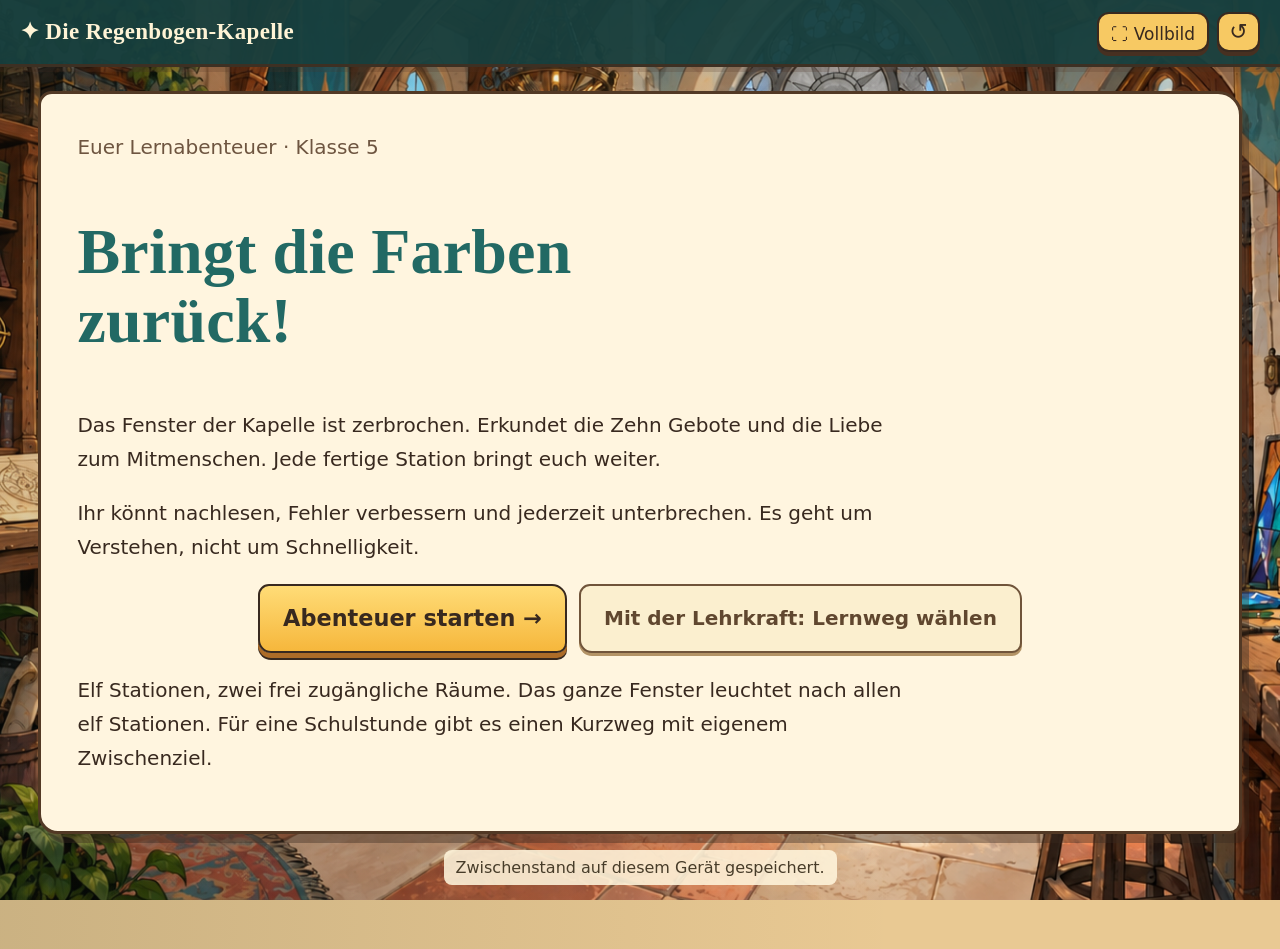
==== commit 1f7d36a7: "Revert "Add files via upload" This reverts commit e5bf302e39ed57a487c8233f654655a3dd7ec9d8." ====
--- a/index.html
+++ b/index.html
@@ -1,4 +1,11 @@
 <!doctype html>
-<html lang="de"><head><meta charset="utf-8"><meta name="viewport" content="width=device-width, initial-scale=1, viewport-fit=cover"><meta name="theme-color" content="#242922"><meta name="description" content="Ein historisches Point-and-Click-Adventure über Christenverfolgung und die Konstantinische Wende."><title>Im Zeichen der Wende</title><link rel="icon" href="assets/ui/lamp.svg" type="image/svg+xml"><link rel="stylesheet" href="style.css"><link rel="stylesheet" href="adventure.css"><link rel="stylesheet" href="scenes.css"><link rel="stylesheet" href="readability.css"><link rel="stylesheet" href="layout.css"><link rel="stylesheet" href="fonts.css"><script defer src="data/game-data.js"></script><script defer src="adventure.js"></script><script defer src="minigames.js"></script><script defer src="script.js"></script></head>
-<body><main id="app"><div class="scene-viewport"><div id="scene" aria-label="Spielszene"><div id="art" aria-hidden="true"></div><div class="vignette" aria-hidden="true"></div><div id="world-change" aria-hidden="true"></div><div id="actors" aria-hidden="true"></div><div id="hotspots"></div></div></div><header class="hud topbar"><div class="bar-group bar-left"><button id="map" class="hud-button game-button"><svg class="ico" viewBox="0 0 24 24" aria-hidden="true"><path d="M3 6l6-2 6 2 6-2v14l-6 2-6-2-6 2zM9 4v14M15 6v14" fill="none" stroke="currentColor" stroke-width="2" stroke-linecap="round" stroke-linejoin="round"/></svg><span>Stadtkarte</span></button><button id="inventory-toggle" class="hud-button game-button" aria-expanded="false"><svg class="ico" viewBox="0 0 24 24" aria-hidden="true"><path d="M5 10h14l-1.2 10H6.2zM9 10V8a3 3 0 0 1 6 0v2M5 10c2.5 3 11.5 3 14 0M12 13v2" fill="none" stroke="currentColor" stroke-width="2" stroke-linecap="round" stroke-linejoin="round"/></svg><span>Botenbeutel</span></button><button id="notebook" class="hud-button game-button"><svg class="ico" viewBox="0 0 24 24" aria-hidden="true"><path d="M3 5.5c3-1.2 6.2-1 9 1 2.8-2 6-2.2 9-1V19c-3-1.2-6.2-1-9 1-2.8-2-6-2.2-9-1zM12 6.5V20" fill="none" stroke="currentColor" stroke-width="2" stroke-linecap="round" stroke-linejoin="round"/></svg><span>Notizbuch</span></button></div><div class="bar-center"><button id="title" aria-label="Im Zeichen der Wende – Spielmenü"><span class="eyebrow">Eine Stadt. Viele Erinnerungen.</span><strong>Im Zeichen der Wende</strong></button><section class="location" aria-live="polite"><span id="era"></span><h1 id="scene-name"></h1></section></div><div class="bar-group bar-right"><span id="selected-item"></span><button id="hint" class="hud-button game-button hint-button"><svg class="ico" viewBox="0 0 24 24" aria-hidden="true"><path d="M3 14.5c0-2.2 4-3.5 8.5-3.5 3 0 5.5.6 6.5 1.3l2.5-.8c1-.2 1.4.9.6 1.5L18 15c-1.2 2.2-4 3.3-7.3 3.3C6 18.3 3 16.8 3 14.5zM20 9.5c-1.6-1.4-.8-3.3.3-5 .6 1.7 1.9 3 .4 5" fill="none" stroke="currentColor" stroke-width="2" stroke-linecap="round" stroke-linejoin="round"/></svg><span>Hinweis</span></button><button id="fullscreen" class="hud-button icon-only" aria-pressed="false" aria-label="Vollbild einschalten"><svg class="ico" viewBox="0 0 24 24" aria-hidden="true"><path d="M4 9V4h5M20 9V4h-5M4 15v5h5M20 15v5h-5" fill="none" stroke="currentColor" stroke-width="2" stroke-linecap="round" stroke-linejoin="round"/></svg></button></div></header><div id="objective" class="objective"></div><div id="toast" role="status" aria-live="polite"></div><section id="inventory" aria-label="Inventar" hidden></section></main>
-<dialog id="modal" aria-labelledby="modal-title"><div class="dialog-head"><span id="modal-kicker">Die Stadtchronik</span><button id="close" aria-label="Schließen">✕</button></div><h2 id="modal-title"></h2><div id="modal-content"></div></dialog><noscript>Dieses Spiel benötigt JavaScript. Bitte aktiviere es im Browser.</noscript></body></html>
+<html lang="de"><head><meta charset="utf-8"><meta name="viewport" content="width=device-width,initial-scale=1"><title>Die Regenbogen-Kapelle · Gemeinsam entdecken</title><meta name="description" content="Lernabenteuer für Klasse 5: Zehn Gebote, Nächstenliebe und hilfreiche Entscheidungen.">
+<link rel="stylesheet" href="styles.css?v=5.0"><link rel="stylesheet" href="adventure.css?v=5.0"><link rel="stylesheet" href="stations.css?v=5.0"><link rel="stylesheet" href="backpack.css?v=5.0"><link rel="stylesheet" href="mountain.css?v=5.0"><link rel="stylesheet" href="learning.css?v=5.0">
+<link rel="stylesheet" href="scenes.css?v=5.0">
+<link rel="stylesheet" href="responsive.css?v=5.0">
+<link rel="stylesheet" href="bonus.css?v=5.0">
+<script src="core.js?v=5.0" defer></script><script src="content.js?v=5.0" defer></script><script src="curriculum.js?v=5.0" defer></script><script src="script.js?v=5.0" defer></script><script src="fullscreen.js?v=5.0" defer></script><script src="bonus.js?v=5.0" defer></script><script src="bonus-echo.js?v=5.0" defer></script><script src="bonus-climb.js?v=5.0" defer></script><script src="bonus-window.js?v=5.0" defer></script></head>
+<body><header class="adventure-header"><span class="adventure-brand">✦ Die Regenbogen-Kapelle</span><div class="top-actions"><button id="fullscreenBtn" class="icon-btn fullscreen-btn" type="button" aria-pressed="false">⛶ Vollbild</button><button id="resetBtn" class="icon-btn" type="button" aria-label="Spiel zurücksetzen">↺</button></div></header><p id="fullscreenStatus" class="fullscreen-status" role="status" hidden></p>
+<main class="wrap"><section id="intro" class="card intro-v4"><p class="kicker">Euer Lernabenteuer · Klasse 5</p><h1>Bringt die Farben<br>zurück!</h1><p>Das Fenster der Kapelle ist zerbrochen. Erkundet die Zehn Gebote und die Liebe zum Mitmenschen. Jede fertige Station bringt euch weiter.</p><p>Ihr könnt nachlesen, Fehler verbessern und jederzeit unterbrechen. Es geht um Verstehen, nicht um Schnelligkeit.</p><div class="button-row"><button id="startBtn" class="btn sunshine">Abenteuer starten →</button><button id="introRoute" class="btn ghost">Mit der Lehrkraft: Lernweg wählen</button></div><p>Elf Stationen, zwei frei zugängliche Räume. Das ganze Fenster leuchtet nach allen elf Stationen. Für eine Schulstunde gibt es einen Kurzweg mit eigenem Zwischenziel.</p><noscript>Bitte aktiviere JavaScript, um zu spielen.</noscript></section>
+<section id="game" hidden><nav class="map-header room-switch" aria-label="Räume und Lernweg"><button id="roomOne" class="btn ghost">📜 Zehn Gebote</button><button id="roomTwo" class="btn ghost">❤️ Liebe im Alltag</button><button id="routeBtn" class="btn ghost">Lernweg wählen</button><button id="finalBtn" class="btn ghost">Unser Stand</button><button id="bonusBtn" class="btn ghost bonus-nav">🎁 Bonusspiele</button></nav><p id="progress" class="restoration-progress" role="status"></p><div id="roomContent" class="card"></div></section>
+<section id="final" class="card" hidden><div id="finalContent"></div><button id="returnBtn" class="btn sunshine">Weiter entdecken →</button></section><p id="saveStatus" class="save-status" role="status"></p></main></body></html>
--- a/styles.css
+++ b/styles.css
@@ -0,0 +1,18 @@
+:root{--sunshine:#FFC94D;--sunshine-dark:#F0A900;--coral:#FF7A93;--coral-dark:#E85D77;--sky:#4FC3E8;--sky-dark:#2AA8D1;--mint:#34D1A6;--mint-dark:#1FB48C;--violet:#9B7EDE;--violet-dark:#8562C9;--cream:#FFFDF8;--cream-2:#FFF6E4;--ink:#3A2E52;--ink-soft:#6C6285;--grey-glass:#DEE3EC;--shadow:rgba(58,46,82,.18);--bg-top:#BFE9FB;--bg-mid:#FBE4F1;--bg-bottom:#FFD9C7;color-scheme:light}
+@media(prefers-color-scheme:dark){:root{--cream:#2C2445;--cream-2:#241D3A;--ink:#FFF7EC;--ink-soft:#CFC4E8;--grey-glass:#4A4468;--shadow:rgba(0,0,0,.5);--bg-top:#161033;--bg-mid:#241A3E;--bg-bottom:#3A1F3C;color-scheme:dark}}
+*{box-sizing:border-box}html,body{margin:0;padding:0}body{min-height:100vh;background:linear-gradient(160deg,var(--bg-top),var(--bg-mid) 55%,var(--bg-bottom));font-family:ui-rounded,"Arial Rounded MT Bold",system-ui,-apple-system,sans-serif;color:var(--ink);overflow-x:hidden;position:relative}h1,h2,h3,h4,.display{font-family:ui-rounded,"Arial Rounded MT Bold",system-ui,sans-serif;font-weight:700;letter-spacing:.2px}button,input{font:inherit}button:focus-visible,input:focus-visible{outline:3px solid var(--ink);outline-offset:3px}
+.blob{position:fixed;border-radius:50%;filter:blur(2px);opacity:.55;z-index:0;pointer-events:none}.blob1{width:220px;height:220px;background:var(--sunshine);top:-60px;left:-70px}.blob2{width:160px;height:160px;background:var(--mint);bottom:10%;left:-60px}.blob3{width:260px;height:260px;background:var(--coral);bottom:-100px;right:-90px;opacity:.4}.blob4{width:140px;height:140px;background:var(--sky);top:8%;right:-40px;opacity:.5}
+.wrap{position:relative;z-index:1;max-width:760px;margin:0 auto;padding:20px 18px 60px}.screen{display:none}.screen.active{display:block}.btn{font-weight:700;font-size:1.05rem;border:none;border-radius:999px;padding:14px 28px;cursor:pointer;color:#fff;background:var(--sky);box-shadow:0 6px 0 var(--sky-dark);transition:transform .08s,box-shadow .08s;min-height:48px}.btn:active{transform:translateY(4px);box-shadow:0 2px 0 var(--sky-dark)}.btn.sunshine{background:var(--sunshine);box-shadow:0 6px 0 var(--sunshine-dark);color:#3A2E52}.btn.coral{background:var(--coral);box-shadow:0 6px 0 var(--coral-dark)}.btn.mint{background:var(--mint);box-shadow:0 6px 0 var(--mint-dark)}.btn.ghost{background:transparent;color:var(--ink);box-shadow:none;border:2px solid var(--grey-glass)}.btn:disabled{opacity:.45;cursor:not-allowed;box-shadow:none;transform:none}.card{background:var(--cream);border-radius:28px;padding:28px 24px;box-shadow:0 14px 34px var(--shadow)}
+.intro-hero,.finale-hero{display:flex;justify-content:center;margin:10px 0 4px}#windowSvg{width:220px;height:auto;overflow:visible}#windowSvg .wedge{transition:fill .6s}.title-block{text-align:center;margin-bottom:6px}.title-block h1{font-size:1.9rem;margin:6px 0 2px}.kicker{color:var(--ink-soft);margin:0;font-size:1rem}.story{font-size:1.08rem;line-height:1.55;text-align:center;margin:18px auto 22px;max-width:520px}.center{text-align:center}footer.credits{text-align:center;color:var(--ink-soft);font-size:.85rem;margin-top:26px}
+.map-header{display:flex;align-items:center;justify-content:center;gap:2px;margin:8px 0 26px;padding:14px 6px}.map-window{width:56px;flex:0 0 auto;margin-right:8px}.map-window svg{width:100%;height:auto}.room-nav{display:flex;align-items:center;flex-wrap:wrap;justify-content:center;gap:0}.node{display:flex;flex-direction:column;align-items:center;gap:6px;background:none;border:none;cursor:pointer;padding:6px}.node .dot{width:52px;height:52px;border-radius:50%;display:flex;align-items:center;justify-content:center;font-size:1.5rem;background:var(--grey-glass);border:3px solid transparent;transition:.2s}.node .label{font-size:.72rem;font-weight:800;color:var(--ink-soft);max-width:70px;text-align:center}.node.locked{cursor:default}.node.locked .dot{opacity:.55}.node.active .dot{background:var(--cream);border-color:currentColor;box-shadow:0 4px 14px var(--shadow)}.node.done .dot{color:#fff}.node[data-accent=sunshine].active .dot,.node[data-accent=sunshine].done .dot{background:var(--sunshine);border-color:var(--sunshine-dark)}.node[data-accent=coral].active .dot,.node[data-accent=coral].done .dot{background:var(--coral);border-color:var(--coral-dark)}.node[data-accent=violet].active .dot{background:var(--violet);border-color:var(--violet-dark)}.connector{width:24px;height:3px;background:var(--grey-glass);border-radius:2px;margin-bottom:22px}.connector.done{background:var(--mint)}
+.eyebrow-badge{display:inline-block;font-weight:700;font-size:.85rem;padding:5px 14px;border-radius:999px;color:#fff;margin-bottom:10px}.room-1 .eyebrow-badge{background:var(--sunshine-dark)}.room-2 .eyebrow-badge{background:var(--coral-dark)}.hilfe-panel{background:var(--cream-2);border:2px dashed var(--grey-glass);border-radius:16px;padding:14px 18px;margin-bottom:18px;font-size:.95rem;line-height:1.5}.hilfe-panel h4{margin:2px 0 8px}.hilfe-panel ul{margin:0;padding-left:22px}.hilfe-panel ul.plain{list-style:none;padding-left:0}.hilfe-panel li{margin-bottom:8px}.hilfe-panel p{margin:8px 0}.scene-intro{text-align:center;font-size:1.02rem;line-height:1.55;color:var(--ink-soft);max-width:520px;margin:0 auto 22px}.hotspot-grid{display:grid;grid-template-columns:repeat(auto-fit,minmax(108px,1fr));gap:14px;margin-bottom:6px}.hotspot{position:relative;color:var(--ink);background:var(--cream-2);border:2px solid var(--grey-glass);border-radius:20px;padding:18px 10px 14px;cursor:pointer;transition:transform .12s,box-shadow .12s;text-align:center}.hotspot:hover{transform:translateY(-3px);box-shadow:0 8px 18px var(--shadow)}.hotspot-icon{font-size:2.1rem;margin-bottom:8px}.hotspot-label{font-weight:800;font-size:.85rem;line-height:1.3}.hotspot-badge{position:absolute;top:-8px;right:-8px;width:28px;height:28px;border-radius:50%;display:flex;align-items:center;justify-content:center;font-size:.95rem;box-shadow:0 3px 8px var(--shadow)}.hotspot-badge-done{background:var(--mint);color:#fff}.hotspot-badge-locked{background:var(--grey-glass)}.hotspot-open{border-color:var(--sunshine-dark)}.hotspot-done{border-color:var(--mint-dark);background:var(--mint);color:#fff}.hotspot-info{border-style:dashed}.hotspot-locked{opacity:.55;cursor:default}.hotspot-exit-ready{border-color:var(--violet-dark);background:var(--violet);color:#fff}.detail-view .back-btn{margin-bottom:16px}.object-flavor{font-style:italic;color:var(--ink-soft);margin:0 0 18px}
+.progress-dots{display:flex;gap:7px;margin:4px 0 16px;flex-wrap:wrap}.progress-dots span{width:10px;height:10px;border-radius:50%;background:var(--grey-glass)}.progress-dots span.filled{background:var(--sunshine-dark)}.question-text{font-size:1.12rem;font-weight:800;margin:0 0 18px;line-height:1.45}.options{display:flex;flex-direction:column;gap:12px}.opt-btn{text-align:left;font-weight:700;font-size:1rem;color:var(--ink);background:var(--cream-2);border:2px solid var(--grey-glass);border-radius:16px;padding:14px 18px;cursor:pointer;transition:.12s;min-height:48px}.opt-btn:hover{border-color:var(--sunshine-dark)}.opt-btn.correct{background:var(--mint);border-color:var(--mint-dark);color:#fff}.opt-btn.wrong{background:var(--coral);border-color:var(--coral-dark);color:#fff}.hint{margin-top:14px;font-size:.95rem;color:var(--ink-soft);min-height:1.2em}.sentence-box{background:var(--cream-2);border-radius:16px;padding:18px;font-size:1.1rem;font-weight:800;min-height:64px;margin-bottom:20px;line-height:1.5;border:2px dashed var(--grey-glass)}.sentence-box .placeholder{color:var(--ink-soft);font-weight:600;font-size:1rem}.chip-pool{display:flex;flex-wrap:wrap;gap:10px;justify-content:center}.chip{font-weight:800;font-size:1rem;color:var(--ink);background:var(--cream);border:2px solid var(--grey-glass);border-radius:14px;padding:11px 16px;cursor:pointer;min-height:44px}.chip:hover{border-color:var(--coral-dark)}.chip.used{display:none}
+.buckets{display:flex;gap:14px;margin-top:22px;flex-wrap:wrap}.bucket{flex:1 1 140px;background:var(--cream-2);border:2px solid var(--grey-glass);border-radius:16px;padding:14px;min-height:140px;cursor:pointer;transition:.15s}.bucket h4{margin:2px 0 10px;text-align:center}.bucket-item{background:var(--cream);border-radius:10px;padding:8px 10px;font-size:.85rem;font-weight:700;margin-bottom:8px}.statement-pool{display:flex;flex-direction:column;gap:10px;margin-bottom:6px}.statement-card{text-align:left;color:var(--ink);background:var(--cream);border:2px solid var(--grey-glass);border-radius:14px;padding:13px 16px;font-weight:700;cursor:pointer;font-size:.98rem;min-height:44px}.statement-card.selected{border-color:var(--mint-dark);background:var(--mint);color:#fff}.statement-card.placed{display:none}
+.keypad{max-width:280px;margin:0 auto}.keypad-display{background:var(--cream-2);border:2px solid var(--grey-glass);border-radius:14px;text-align:center;font-size:1.8rem;font-weight:700;padding:10px;margin-bottom:14px;letter-spacing:4px;min-height:52px}.keypad-grid{display:grid;grid-template-columns:repeat(3,1fr);gap:10px}.keypad-btn{font-weight:700;font-size:1.3rem;background:var(--cream);border:2px solid var(--grey-glass);border-radius:14px;padding:14px 0;cursor:pointer;color:var(--ink);min-height:52px}.keypad-btn:hover{border-color:var(--sunshine-dark)}.keypad-btn.keypad-ok{background:var(--mint);color:#fff;border-color:var(--mint-dark)}.keypad-btn.keypad-del{background:var(--coral);color:#fff;border-color:var(--coral-dark)}.keypad-btn:disabled{opacity:.5}
+.catch-score{text-align:center;font-weight:700;margin-bottom:10px}.catch-game{position:relative;height:300px;background:linear-gradient(180deg,var(--bg-top),var(--cream-2));border-radius:20px;overflow:hidden;border:2px solid var(--grey-glass);margin-bottom:6px}.catch-chip{position:absolute;top:-54px;font-weight:700;font-size:.92rem;background:var(--cream);border:2px solid var(--sunshine-dark);border-radius:999px;padding:9px 15px;cursor:pointer;box-shadow:0 4px 10px var(--shadow);color:var(--ink);max-width:90%;overflow-wrap:anywhere}.catch-static-pool{display:flex;flex-wrap:wrap;gap:10px;justify-content:center;padding:16px;background:var(--cream-2);border-radius:20px;margin-bottom:6px}.catch-static-pool .catch-chip{position:static}.success-box{text-align:center;padding:10px 0 2px}.success-box .big-emoji{font-size:2.6rem;display:block;margin-bottom:6px}.success-box p{font-size:1.05rem;line-height:1.5}.message-card{background:var(--cream-2);border-left:6px solid var(--sunshine-dark);border-radius:16px;padding:20px 22px;font-size:1.08rem;line-height:1.6;margin:20px 0}.cert{border:3px dashed var(--sunshine-dark);border-radius:20px;padding:22px;text-align:center;margin:22px 0;background:var(--cream)}.cert input{font-weight:700;font-size:1.1rem;text-align:center;color:var(--ink);border:none;border-bottom:3px solid var(--grey-glass);background:transparent;padding:8px 4px;width:80%;max-width:320px}.cert-name{font-size:1.3rem;margin:10px 0 4px;min-height:1.6em;overflow-wrap:anywhere}.button-row{display:flex;gap:12px;justify-content:center;flex-wrap:wrap;margin-top:20px}.confetti{position:fixed;top:-20px;width:10px;height:16px;z-index:5;pointer-events:none;border-radius:2px}.top-actions{position:fixed;top:14px;right:14px;z-index:6}.icon-btn{background:var(--cream);color:var(--ink);border:none;border-radius:50%;width:42px;height:42px;font-size:1.1rem;box-shadow:0 4px 12px var(--shadow);cursor:pointer}
+@media(prefers-reduced-motion:no-preference){.blob{animation:floaty 9s ease-in-out infinite}.blob2{animation-duration:11s}.blob3{animation-duration:13s}.blob4{animation-duration:10s}@keyframes floaty{50%{transform:translateY(-18px) scale(1.04)}}#windowSvg.complete .glow{animation:pulseglow 2.4s ease-in-out infinite}@keyframes pulseglow{0%,100%{opacity:.35}50%{opacity:.75}}.hotspot-exit-ready{animation:exitPulse 1.6s ease-in-out infinite}@keyframes exitPulse{50%{box-shadow:0 0 0 8px rgba(155,126,222,0)}}.shake{animation:shake .4s}@keyframes shake{20%{transform:translateX(-8px)}40%{transform:translateX(8px)}60%{transform:translateX(-6px)}80%{transform:translateX(6px)}}.catch-chip.falling{animation:dropfall linear forwards}@keyframes dropfall{to{transform:translateY(360px)}}.catch-caught{animation:caughtPop .4s ease forwards!important}@keyframes caughtPop{to{transform:scale(1.5);opacity:0}}.catch-wrong{animation:wrongShrink .4s ease forwards!important}@keyframes wrongShrink{to{transform:scale(.5);opacity:0}}.confetti{animation:fall linear forwards}@keyframes fall{to{transform:translateY(110vh) rotate(360deg);opacity:.9}}}
+@media(prefers-reduced-motion:reduce){*,*::before,*::after{transition:none!important;animation:none!important}}
+@media(max-width:480px){.title-block h1{font-size:1.5rem}.card{padding:22px 16px;border-radius:22px}.buckets{flex-direction:column}.connector{width:14px}.wrap{padding-top:60px}}
+.mini-game h2{font-size:1.45rem;margin:0 0 12px;overflow-wrap:anywhere}.mini-game h3{font-size:1.15rem;line-height:1.45}.mini-intro,.mini-story{line-height:1.6}.mini-story{padding:18px;border-radius:18px;background:var(--cream-2);border-left:5px solid var(--violet)}.mini-visual{display:flex;align-items:center;justify-content:center;gap:10px;min-height:110px;margin:22px 0 10px;padding:20px;border-radius:20px}.bridge-visual{background:linear-gradient(180deg,var(--cream-2) 48%,#2a8baa 49%,#19647e);border-inline:16px solid var(--mint-dark)}.mini-piece{display:flex;align-items:center;justify-content:center;width:65px;height:46px;font-size:1.8rem;border:2px dashed var(--ink-soft);border-radius:10px;opacity:.28;filter:grayscale(1);transition:opacity .3s,transform .3s}.mini-piece.restored{opacity:1;filter:none;transform:translateY(-4px);border-style:solid;background:var(--sunshine);border-color:var(--sunshine-dark)}.workshop-visual{display:grid;grid-template-columns:repeat(2,minmax(0,80px));gap:5px;background:var(--cream-2);border:5px solid var(--violet-dark);border-radius:85px 85px 14px 14px;width:min(100%,220px);margin-inline:auto}.workshop-visual .mini-piece{width:100%;height:55px}.workshop-visual .mini-piece.restored{transform:none;color:#3a2e52}.workshop-visual .mini-piece:nth-child(2).restored{background:var(--coral)}.workshop-visual .mini-piece:nth-child(3).restored{background:var(--sky)}.workshop-visual .mini-piece:nth-child(4).restored{background:var(--mint)}.mini-progress{text-align:center;font-weight:800;color:var(--ink-soft)}.mini-feedback{line-height:1.6;border-radius:14px;min-height:1.6em;margin:18px 0}.mini-feedback:not(:empty){padding:16px;background:var(--cream-2);border-left:5px solid var(--sunshine-dark)}.mini-feedback.helpful{border-left-color:var(--mint-dark)}.mini-next{margin-bottom:10px}.mini-game [hidden]{display:none!important}.mini-game .opt-btn{line-height:1.5}.mini-game .opt-btn.correct{color:#183c31}.mini-game .opt-btn:disabled{cursor:default}.mini-game .opt-btn.tried{border-style:dashed}.mini-recap{padding-left:24px;line-height:1.65}.mini-recap li{margin-bottom:12px}.mini-reflection{padding:16px;background:var(--cream-2);border-radius:14px;line-height:1.6}.backpack-visual{text-align:center;margin:20px 0}.backpack-icon{font-size:4rem;display:block}.backpack-pebbles{display:flex;justify-content:center;gap:14px}.pebble{font-size:2rem}.stone-list{display:grid;gap:12px}.stone-button{padding:18px;border:2px solid var(--grey-glass);background:var(--cream-2);color:var(--ink);border-radius:22px;text-align:left;line-height:1.5;cursor:pointer;font-weight:700}.stone-button:hover{border-color:var(--violet)}.stone-button.lifted{border-color:var(--mint-dark);cursor:default;opacity:.65}.mini-game h3:focus{outline:none}
+@media(max-width:480px){.mini-game h2{font-size:1.25rem}.mini-story{padding:14px}.mini-visual{padding:14px;gap:6px}.mini-piece{width:55px}.mini-next{width:100%}}
+@media print{@page{size:A4;margin:18mm}:root{--cream:#fff;--cream-2:#fff;--ink:#000;--ink-soft:#333;--sunshine-dark:#a56c00}body{background:#fff;color:#000}.blob,.top-actions,.confetti,.button-row,#nameInput,#screen-intro,#screen-game{display:none!important}.wrap{padding:0;max-width:none}.cert,.message-card{break-inside:avoid}#screen-finale.active{display:block}#windowSvg{print-color-adjust:exact;-webkit-print-color-adjust:exact}}
--- a/stations.css
+++ b/stations.css
@@ -0,0 +1,39 @@
+/* Neun eigens illustrierte Adventure-Orte aus einem 3×3-Bildatlas. */
+[data-station]{--scene-x:0%;--scene-y:0%}
+[data-station="alltag"]{--scene-x:50%}
+[data-station="reihenfolge"]{--scene-x:100%}
+[data-station="frage"]{--scene-y:50%}
+[data-station="antwort"],[data-station="buch"]{--scene-x:50%;--scene-y:50%}
+[data-station="sortieren"]{--scene-x:100%;--scene-y:50%}
+[data-station="doppel"]{--scene-y:100%}
+[data-station="bruecke"]{--scene-x:50%;--scene-y:100%}
+[data-station="werkstatt"]{--scene-x:100%;--scene-y:100%}
+.hotspot[data-station]{padding:10px 10px 15px;overflow:hidden}
+.hotspot[data-station] .hotspot-icon{font-size:0;aspect-ratio:1;background-image:url('assets/stationen.png');background-size:300% 300%;background-position:var(--scene-x) var(--scene-y);border:2px solid #6c5035;border-radius:12px 16px 9px 14px;filter:none;margin-bottom:12px}
+.hotspot[data-station="bergpruefung"] .hotspot-icon{background-image:url('assets/berg.png');background-size:cover;background-position:center}
+.hotspot[data-station="sorgenweg"] .hotspot-icon{background-image:url('assets/sorgenweg.png');background-size:cover;background-position:center}
+.hotspot[data-station="buch"]{grid-column:1/-1;display:grid;grid-template-columns:96px 1fr;align-items:center;background:linear-gradient(110deg,#fff5be,#e4bf76);border:3px solid #89612e;border-style:solid;text-align:left;transform:none}
+.hotspot[data-station="buch"] .hotspot-icon{grid-row:1/3;margin:0 16px 0 0;width:80px}
+.hotspot[data-station="buch"] .hotspot-label{max-width:none;margin:0;font:700 1.3rem Georgia}
+.hotspot[data-station="buch"]::after{content:'Euer Begleiter · Gebote & hilfreiche Gedanken';margin:0;text-transform:none;letter-spacing:0}
+.station-tools{position:sticky;top:8px;z-index:8;display:flex;justify-content:flex-end;pointer-events:none;margin:-5px 0 18px}
+.book-quick{pointer-events:auto;background:#ffda7f;color:#46331e;border:2px solid #75532b;font-size:.85rem;padding:10px 14px;box-shadow:2px 3px #76502b40}
+.station-art{width:min(100%,350px);aspect-ratio:1;margin:0 auto 24px;border:5px solid #705239;border-radius:22px 12px 24px 10px;background-image:url('assets/stationen.png');background-size:300% 300%;background-position:var(--scene-x) var(--scene-y);box-shadow:5px 7px 0 #75573540}
+.station-title{text-align:center;color:#285d58;font-family:Georgia,serif}
+.detail-view[data-station="reihenfolge"] .chip{background:linear-gradient(120deg,#efead2,#c5c1a6);border-color:#7b8070;border-radius:8px 17px 5px 10px}
+.detail-view[data-station="reihenfolge"] .sentence-box{background:#d5d3bd;border:3px solid #737864;color:#34433d}
+.detail-view[data-station="alltag"] .statement-card{background:#fff0ba;border:2px solid #a98043;box-shadow:3px 4px 0 #b5966240}
+.detail-view[data-station="sortieren"] .bucket{border:3px solid #a37a35;background:linear-gradient(#fff7d6,#e9d9a7);border-radius:10px 10px 36px 36px}
+.detail-view[data-station="doppel"] .keypad{padding:22px;background:linear-gradient(135deg,#bd8544,#62452d);border:5px solid #553c29;border-radius:22px;box-shadow:inset 0 0 0 3px #eac180}
+.detail-view[data-station="bedeutung"] .question-text,.detail-view[data-station="antwort"] .sentence-box{background:#f6e3ac;border:2px solid #b58c4b;padding:20px;border-radius:3px 20px 6px 15px;box-shadow:4px 5px 0 #72513530}
+.book-dialog{width:min(90vw,760px);max-height:85vh;border:4px solid #694b2d;border-radius:18px;padding:24px;background:#fff4d4;color:#493523;box-shadow:12px 14px 0 #31271c55}.book-dialog::backdrop{background:#193c3bd9}.book-close{position:sticky;top:0;display:block;margin-left:auto;background:#ffda7f;z-index:1}.book-dialog h2{font-family:Georgia,serif}.book-dialog .hilfe-panel{border:0;background:transparent;padding:0}.mountain-toolbar{flex-wrap:wrap;gap:12px}.mountain-toolbar .btn{font-size:.88rem}.mountain-toolbar .btn:last-child{background:#ffe299;border:2px solid #796644}
+@media(max-width:600px){.station-art{max-width:260px}.book-quick{font-size:.75rem}.book-dialog{padding:16px}.hotspot[data-station="buch"] .hotspot-label{font-size:1.1rem}.hotspot[data-station="buch"]::after{font-size:.72rem}.station-tools{top:6px}.hotspot-badge{right:3px;top:3px}}
+.hotspot[data-station="buch"]{min-height:112px}.hotspot-badge{right:4px;top:4px;z-index:1}
+.hotspot[data-station="ausgang"] .hotspot-icon{background-image:url('assets/kapelle-kaputt.png');background-size:350%;background-position:right 55%}
+/* Auswahl muss stärker sein als das stationsspezifische Papierdesign. */
+.detail-view .statement-card.selected{background:#c1eee5!important;border:4px solid #136c70!important;outline:3px solid #ffce61;outline-offset:3px;color:#163d3f;box-shadow:0 0 0 6px #ffffffa0;transform:translateX(3px)}
+.statement-card.selected::before{content:'✓ AUSGEWÄHLT · ';display:block;font-size:.75rem;letter-spacing:.04em;color:#145e61}
+.selection-notice{padding:12px 16px;background:#e1f3e8;border-left:4px solid #297879;border-radius:8px;font-weight:700;line-height:1.5}
+.mountain-toolbar{display:grid;grid-template-columns:1fr auto;align-items:center}.mountain-toolbar>strong{grid-column:1}.mountain-toolbar>button:not(:first-of-type){grid-column:1/-1;width:100%;min-height:52px}.mountain-feedback{min-height:0}.mountain-controls:empty{display:none}
+.top-actions{display:flex;gap:8px;align-items:center}.fullscreen-btn{width:auto!important;padding:8px 12px!important;font-size:.85rem!important;white-space:nowrap}.fullscreen-status{position:fixed;top:65px;right:16px;z-index:1000;max-width:min(90vw,400px);background:#fff4d4;border:2px solid #7b5f35;border-radius:10px;padding:14px;color:#46351f}html:fullscreen{overflow:auto;background:#244e4c}.adventure-header{padding-right:210px}
+@media(max-width:600px){.adventure-header{padding-right:160px;min-height:70px}.adventure-brand{font-size:.85rem}.top-actions{top:12px;right:8px}.fullscreen-btn{font-size:.7rem!important;padding:7px!important}.top-actions .icon-btn{width:34px;height:34px}}
--- a/backpack.css
+++ b/backpack.css
@@ -0,0 +1,14 @@
+.worry-game{max-width:960px;margin:auto}.worry-rules{line-height:1.65}.worry-count{display:table;margin:16px auto;padding:10px 24px;border:2px solid #665638;border-radius:18px;background:#ffdb77;color:#493921;font-weight:800;font-size:1.15rem}.worry-scene{position:relative;isolation:isolate;min-height:620px;overflow:hidden;border:3px solid #6b644d;border-radius:24px;background:#b9d9d3 url('assets/sorgenweg.png') center/cover;box-shadow:inset 0 0 25px #54452940;transition:box-shadow .2s}.jona-speech{position:relative;z-index:3;width:64%;margin:22px auto 16px;padding:20px;background:#fff9df;border:3px solid #65573f;border-radius:24px;color:#393b33;font-size:1.15rem;line-height:1.5;text-align:center;box-shadow:3px 5px 0 #57472d40}.jona-speech:after{content:'';position:absolute;bottom:-16px;left:48%;width:24px;height:24px;background:#fff9df;border-right:3px solid #65573f;border-bottom:3px solid #65573f;transform:rotate(45deg)}.worry-actors{display:grid;grid-template-columns:1fr 1fr 1fr;gap:12px;padding:20px 16px;min-height:420px;align-items:start}.adviser{position:relative;z-index:4}.advice-bubble{font:inherit;font-weight:600;line-height:1.5;color:#263f3c;background:#fffdf0;border:3px solid #67785b;border-radius:24px 24px 24px 4px;padding:16px;width:100%;box-shadow:3px 5px 0 #48382340;cursor:pointer;transition:transform .15s}.adviser-right .advice-bubble{border-radius:24px 24px 4px 24px}.advice-bubble:hover:not(:disabled){transform:translateY(-4px);background:#fff1ad}.advice-bubble:focus-visible{outline:4px solid #00858c;outline-offset:4px}.advice-bubble:disabled{opacity:1;cursor:default}.advice-good{background:#dbf2bd;border-color:#318354}.advice-bad{background:#ffded1;border-color:#b04e3d}.adviser-name{display:block;font-size:.7rem;background:#fff3d9e8;border-radius:10px;margin:8px 4px;padding:4px;text-align:center;color:#514830}.worry-walker{position:relative;align-self:end;width:100%;max-width:220px;height:310px;margin:95px auto 0;min-width:0;pointer-events:none}.jona-person{position:absolute;inset:0;display:block;width:100%;height:100%;max-width:100%;object-fit:contain;filter:drop-shadow(0 8px 3px #48382740)}.worry-bag{position:absolute;top:31%;left:9%;width:72px;height:94px;border:4px solid #513922;border-radius:24px 18px 16px 22px;background:linear-gradient(110deg,#d39343,#ad622e);box-shadow:inset 5px 0 #f0b55b,inset -6px 0 #734527,3px 4px #372b2630;transform:scale(var(--bag-scale,1));transform-origin:80% 60%;transition:transform .7s}.worry-bag:before{content:'';position:absolute;left:6px;right:6px;bottom:8px;height:33px;border:3px solid #69422a;background:#c7893d;border-radius:8px}.worry-bag:after{content:attr(data-count);position:absolute;bottom:14px;left:0;right:0;text-align:center;font:bold 19px Georgia;color:#fff1c3}.worry-rocks{position:absolute;left:1px;right:1px;top:-19px;display:flex;justify-content:center;flex-wrap:wrap;gap:0}.worry-rock{width:21px;height:19px;border:2px solid #5d635d;border-radius:40% 60% 30% 40%;background:linear-gradient(140deg,#c4c4ac,#7d8c84);margin:-3px}.worry-feedback{min-height:94px;line-height:1.7;background:#f6ebcb;border-left:4px solid #b59b60;padding:16px;border-radius:8px}.worry-good{box-shadow:inset 0 0 0 8px #62ba79}.worry-bad{box-shadow:inset 0 0 0 8px #d96554}.worry-calm{display:block;margin-top:20px;font-size:.85rem}.worry-calm input{accent-color:#2b8882}.worry-still .worry-walker{animation:none}@media(prefers-reduced-motion:reduce){.worry-walker{animation:none}.worry-bag{transition:none}}@media(max-width:600px){.worry-scene{min-height:700px;background-position:center}.jona-speech{width:90%;padding:14px;font-size:1rem;margin-top:16px;box-sizing:border-box}.worry-actors{grid-template-columns:1fr 1fr;gap:12px;padding:16px 10px;min-height:480px}.advice-bubble{font-size:.85rem;padding:10px;line-height:1.5}.adviser-left{grid-column:1;grid-row:1}.adviser-right{grid-column:2;grid-row:1}.worry-walker{grid-column:1/3;grid-row:2;width:170px;height:255px;margin:12px auto 0;align-self:end}.worry-bag{width:60px;height:79px;left:8%}.adviser-name{font-size:.65rem}.worry-feedback{min-height:125px}}
+.worry-scene{background-size:100% 100%}
+/* Eigenständige Ausschnitte halten die Ratgebenden auch auf schmalen Geräten sichtbar. */
+.worry-scene{background-size:cover;background-position:center}
+.adviser-portrait{width:105px;height:180px;margin:12px auto 0;background-image:url('assets/sorgenweg.png');background-size:560% auto;background-position:left 88%;border:3px solid #7d7250;border-radius:55px 55px 18px 18px;box-shadow:2px 3px 0 #493b3040}
+.adviser-right .adviser-portrait{background-position:right 88%}
+@media(max-width:600px){.adviser-portrait{width:78px;height:138px;background-size:560% auto}.worry-walker{margin-top:-65px;z-index:2;pointer-events:none}.worry-actors{row-gap:0}.worry-scene{min-height:760px}.adviser-name{margin-bottom:70px}}
+.adviser-portrait{background-position:left 55%}.adviser-right .adviser-portrait{background-position:right 55%}
+@media(max-width:600px){.advice-bubble{min-height:180px}}
+
+.worry-walker{animation:none!important;transform:none!important}
+
+.worry-actors{grid-template-columns:repeat(3,minmax(0,1fr))}.adviser{min-width:0}.advice-bubble{overflow-wrap:break-word}.worry-walker{animation:none!important;transform:none!important}
+@media(max-width:650px){.worry-actors{grid-template-columns:repeat(2,minmax(0,1fr))}.adviser-left{grid-column:1;grid-row:1}.adviser-right{grid-column:2;grid-row:1}.worry-walker{grid-column:1/3;grid-row:2;width:170px;height:255px;margin:8px auto 0}.adviser-name{margin-bottom:8px}.worry-scene{min-height:0}.adviser-portrait{width:86px;height:148px}.advice-bubble{font-size:.85rem;padding:10px}}
--- a/mountain.css
+++ b/mountain.css
@@ -0,0 +1 @@
+.mountain-game h2{font-size:1.65rem;color:#286b72;margin-bottom:12px}.mountain-rules{line-height:1.7}.mountain-note{font-size:.8rem;color:#6d5b40}.mountain-toolbar{display:flex;align-items:center;justify-content:space-between;gap:12px;margin:18px 0 15px}.mountain-score{font-size:1rem;color:#365044}.mountain-toolbar .btn{font-size:.8rem;padding:8px 14px;min-height:38px}.mountain-scene{position:relative;border:3px solid #605139;border-radius:20px;overflow:hidden;background:#aad7e7 url('assets/berg.png') center / cover;box-shadow:inset 0 0 30px #294c4122;transition:border-color .15s}.mountain-sky{height:300px;position:relative;overflow:hidden;padding:18px}.mountain-idle,.mountain-victory{width:fit-content;max-width:95%;margin:45px auto;padding:15px 22px;border:2px solid #8a774f;border-radius:18px;background:#fff4d9ee;text-align:center;font-weight:800;color:#33544b}.sky-bubble{position:absolute;left:50%;top:14px;transform:translateX(-50%);width:min(88%,530px);min-height:76px;padding:16px 21px;border:3px solid #3d5361;border-radius:27px 34px 27px 9px;background:#fffcf2;color:#253f50;box-shadow:4px 6px 0 #29485644;font-weight:800;font-size:1.04rem;line-height:1.45;cursor:pointer;animation:cloud-descend var(--flight-time,10s) linear forwards}.sky-bubble::after{content:'';position:absolute;bottom:-17px;left:35px;width:20px;height:20px;transform:skewY(-35deg);background:#fffcf2;border-left:3px solid #3d5361;border-bottom:3px solid #3d5361}.sky-bubble:hover{background:#fff1ba}.sky-bubble:hover::after{background:#fff1ba}.sky-bubble.still,.sky-bubble.settled{animation:none;top:52px}.sky-bubble.settled{opacity:.72;cursor:default}.stone-tablets{position:relative;display:grid;grid-template-columns:1fr 1fr;gap:15px;padding:0 22px 25px}.stone-tablet{padding:25px 15px 18px;background:linear-gradient(110deg,#d7d1bd,#c4bfad 42%,#e5dfcc);border:4px solid #776e59;border-radius:60px 60px 10px 10px;box-shadow:5px 7px 0 #4f452d99,inset 3px 3px 0 #f2e9d5,inset -4px -4px 0 #a99f86;min-width:0}.stone-tablet h3{text-align:center;margin:4px 0 16px;color:#766a50;font-size:1rem;letter-spacing:4px}.engraved-list{padding-left:23px;margin:0;font-family:Georgia,serif}.engraved-list li{min-height:46px;padding:7px 0 9px 3px;font-size:.86rem;line-height:1.4;border-bottom:1px solid #8b816047;overflow-wrap:anywhere;color:#463f30;text-shadow:0 1px 0 #fff5d4}.engraved-list li.empty{color:#776f5c;font-family:'Trebuchet MS',sans-serif;font-size:.7rem;font-style:italic;text-shadow:none}.engraved-list li::marker{color:#756448;font-weight:800}.fresh-engraving{animation:engrave .8s ease-out}.mountain-good{border-color:#448238;box-shadow:inset 0 0 30px #67ce6d88}.mountain-bad{border-color:#ac3931;box-shadow:inset 0 0 30px #e9625188}.mountain-feedback{min-height:90px;padding:15px 18px;background:#f7e9c9;border-left:4px solid #b7985c;border-radius:8px;line-height:1.6;color:#53412c}.mountain-controls{display:flex;flex-wrap:wrap;gap:13px;justify-content:center;margin-bottom:20px}.mountain-calm{display:flex;gap:8px;align-items:center;font-size:.85rem;color:#62543b;cursor:pointer}.mountain-calm input{width:19px;height:19px;accent-color:#347f79}.mountain-game [hidden]{display:none!important}@keyframes cloud-descend{from{top:14px}to{top:150px}}@keyframes engrave{from{background:#fff0a8;filter:brightness(1.4)}to{background:transparent;filter:none}}@media(max-width:480px){.mountain-game h2{font-size:1.35rem}.mountain-sky{height:310px}.sky-bubble{font-size:.94rem;padding:13px 15px;width:91%}.stone-tablets{gap:8px;padding:0 9px 17px}.stone-tablet{padding:20px 7px 10px;border-width:3px;border-radius:40px 40px 8px 8px}.engraved-list{padding-left:20px}.engraved-list li{font-size:.72rem;min-height:65px;padding-left:0}.engraved-list li.empty{font-size:.65rem}.mountain-toolbar{align-items:center}.mountain-score{font-size:.82rem}.mountain-controls .btn{width:100%}}@media(prefers-reduced-motion:reduce){.sky-bubble{animation:none;top:52px}.fresh-engraving{animation:none;background:#ece1ac}.mountain-scene{transition:none}}
--- a/learning.css
+++ b/learning.css
@@ -0,0 +1,6 @@
+/* Kompakte Lernansichten: Handlung und Rückmeldung gehören zusammen. */
+[hidden]{display:none!important}button{touch-action:manipulation}button:focus-visible,summary:focus-visible,a:focus-visible{outline:4px solid #187c85;outline-offset:4px}button:disabled{cursor:default}.wrap{max-width:1120px}.intro-v4{max-width:800px;margin:auto;padding:36px;line-height:1.7}.intro-v4 h1{font:700 clamp(2.3rem,5vw,4rem)/1.08 Georgia;color:#226964}.intro-v4 p{max-width:650px}.top-actions{position:static;flex-shrink:0}.adventure-header{display:flex;justify-content:space-between;gap:12px;padding:12px 20px;min-height:62px}.adventure-brand{min-width:0}.room-switch{max-width:none;display:flex;flex-wrap:wrap;gap:8px;justify-content:center}.room-switch .btn{font-size:.85rem;padding:10px 14px}.room-card::before{height:80px}.station-meta{display:block;margin-top:8px;font-size:.75rem;line-height:1.5}.station-state{display:block;font-size:.75rem;font-weight:bold;margin-top:8px}.hotspot-done::after{content:'Nachlesen oder wiederholen'}.hotspot[data-station="buch"]{display:flex;gap:12px;min-height:100px}.hotspot[data-station="buch"]::after{content:'Gebote · Beispiele · Quellen';margin-left:auto}.hotspot[data-station="buch"] .hotspot-icon{flex:0 0 72px}.save-status{font-size:.75rem;background:#fff5dcdf;width:fit-content;border-radius:8px;padding:6px 12px;margin:16px auto;text-align:center;color:#473c29}.route-choice,.route-list label{display:flex;gap:12px;align-items:start;margin:12px 0;line-height:1.5}.route-list{padding:12px;border:1px solid #b79b64;border-radius:12px;display:grid;grid-template-columns:1fr 1fr;gap:4px 14px}.route-list input,.route-choice input{width:20px;height:20px;flex:0 0 20px}.route-success{margin-top:20px;padding:18px;background:#e5f1cb;border:2px solid #769b59;border-radius:12px}.source-link{display:block;margin:10px 0;color:#176570}.book-dialog details{padding:12px 0;border-bottom:1px solid #d6bd85}.book-dialog summary{font-weight:700;cursor:pointer;font-size:1rem}.book-dialog p{line-height:1.6}.in-exercise .room-switch,.in-exercise #progress{display:none}.in-exercise .wrap{padding-top:12px}.exercise-card{max-width:900px;margin:auto;padding:18px 24px}.exercise-toolbar{display:flex;justify-content:space-between;gap:12px;margin-bottom:16px}.exercise-toolbar .btn{font-size:.85rem;padding:9px 14px}.exercise h2{font:700 1.7rem Georgia;color:#256762;margin:10px 0}.exercise-intro{font-size:.95rem;line-height:1.55;margin:8px 0 14px}.exercise-body{min-width:0}.round-count{font-weight:700;color:#335754;padding:8px 12px;border-radius:8px;background:#e8efd4;font-size:.85rem}.question{font:700 1.15rem/1.55 Georgia;margin:16px 0}.options{display:grid;gap:10px}.opt-btn{width:100%;text-align:left;min-height:48px;padding:12px 16px;font-size:1rem}.feedback{margin:12px 0;padding:14px 16px;border-left:5px solid #548077;background:#f5ead0;border-radius:8px;line-height:1.6;color:#423a29}.feedback.good{border-color:#437742;background:#e5f3d7}.feedback.needs-help{border-color:#b58033;background:#fff0d0}.exercise-body>.btn{margin:5px 10px 10px 0}.learning-stage{position:relative;min-height:155px;border:3px solid #786144;border-radius:14px;background-image:linear-gradient(#ffffff15,#2d342542),url('assets/stationen.png');background-size:100% 100%,300% 300%;background-position:center,var(--scene-x) var(--scene-y);overflow:hidden;padding:24px 16px;display:flex;align-items:end;justify-content:center}.stage-slots{display:flex;gap:8px;width:100%;justify-content:center;flex-wrap:wrap}.stage-piece{min-height:55px;flex:1;min-width:90px;display:flex;align-items:center;justify-content:center;padding:8px;border:2px dashed #fff3d2;background:#273a3199;color:#fff9e7;text-align:center;font-size:.8rem}.stage-piece.fixed{border:3px solid #735436;background:linear-gradient(95deg,#d7ae60,#f0d398,#b78948);color:#3a3126;box-shadow:2px 4px #39322260}.stage-tablet .stage-piece{border-radius:15px 15px 6px 6px}.stage-tablet .fixed{background:linear-gradient(120deg,#ddd7c3,#b7bba8);border-color:#616b5c}.stage-workshop .stage-piece{border-radius:12px 5px 15px 5px}.stage-workshop .fixed:nth-child(odd){background:#98d3cc}.stage-workshop .fixed:nth-child(even){background:#ffd589}.stage-lock .stage-piece{border-radius:40px;background:#846c49}.stage-lock .fixed{background:#d4edaa}.match-board{padding:25px 16px;border:5px solid #88603c;border-radius:16px;background-image:linear-gradient(#8e663466,#715235aa),url('assets/stationen.png');background-size:100% 100%,300% 300%;background-position:center,var(--scene-x) var(--scene-y)}.selected-card{margin:0;background:#fff4cf;border:3px solid #277f7b;outline:3px solid #ffd066;box-shadow:5px 6px #44341c50;border-radius:10px;padding:18px;line-height:1.6;font-weight:700;font-size:1.05rem}.placed-cards{padding:12px;background:#e8efdc;border-radius:10px;margin-top:18px}.placed-cards p{font-size:.85rem;line-height:1.5}.exercise[data-station="sortieren"] .options{grid-template-columns:1fr 1fr}.exercise[data-station="sortieren"] .opt-btn{border:3px solid #94713a;border-radius:10px 10px 35px 35px;background:linear-gradient(#fff6d0,#e6d4a2);text-align:center}.compact-worry{min-height:0!important;overflow:hidden}.compact-worry .jona-speech{font-size:1rem;width:90%;padding:12px;margin:12px auto 0;box-sizing:border-box}.worry-cast{display:grid;grid-template-columns:1fr 1fr 1fr;align-items:end;min-height:210px;padding:12px 15% 8px;gap:16px}.worry-cast .adviser-portrait{width:65px;height:114px;margin:0 auto}.portrait-right{background-position:right 55%}.worry-cast .worry-walker{width:130px;max-width:100%;height:190px;margin:10px auto 0;grid-column:auto;grid-row:auto}.worry-cast .jona-person{width:100%;height:100%;object-fit:contain}.worry-cast .worry-bag{width:46px;height:63px;left:4%;border-width:3px}.worry-cast .worry-bag:before{height:25px;border-width:2px;left:3px;right:3px}.worry-cast .worry-bag:after{font-size:15px;bottom:10px}.worry-cast .worry-rock{width:15px;height:13px}.worry-cast .worry-rocks{top:-12px}.compact-mountain{padding:15px}.mountain-statement{padding:15px;background:#fffbe9;border:3px solid #436570;border-radius:22px;color:#213f45;line-height:1.5;font-weight:700;margin:0 0 12px}.mountain-decisions{display:flex;gap:10px;flex-wrap:wrap}.mountain-decisions .btn{flex:1;min-width:180px;font-size:.9rem;padding:12px;background:#ffe6a0;color:#45351f}.compact-mountain .feedback{margin:12px 0}.compact-mountain .stone-tablets{gap:10px;padding:18px 0 0}.compact-mountain .stone-tablet{padding:15px 12px 8px;border-radius:30px 30px 8px 8px}.compact-mountain .engraved-list li{min-height:35px;font-size:.78rem;padding:5px 0}.recap{padding-left:24px;line-height:1.6;font-size:.95rem}.finale-scene{display:block;width:100%;max-height:400px;object-fit:cover;border-radius:15px}#finalContent h2{font-family:Georgia,serif}.book-dialog{box-sizing:border-box}.exercise-body .btn:focus-visible{outline-offset:2px}
+@media(max-width:600px){.wrap{padding:12px 10px}.adventure-header{padding:10px;gap:8px}.adventure-brand{font-size:.85rem;line-height:1.25;max-width:175px}.top-actions{gap:5px}.top-actions .icon-btn{width:32px;height:32px}.fullscreen-btn{font-size:.68rem!important;padding:6px!important}.exercise-card{padding:12px;border-width:2px}.exercise-toolbar .btn{font-size:.75rem;padding:8px 10px}.exercise h2{font-size:1.35rem}.exercise-intro{font-size:.85rem}.question{font-size:1rem}.opt-btn{font-size:.93rem}.round-count{font-size:.78rem}.feedback{font-size:.9rem;padding:10px 12px}.learning-stage{min-height:120px;padding:15px 10px}.stage-piece{font-size:.67rem;min-width:60px;min-height:42px}.worry-cast{padding:12px 5% 4px;gap:8px;min-height:170px}.worry-cast .worry-walker{width:110px;height:160px;min-width:0}.worry-cast .adviser-portrait{width:48px;height:85px}.compact-worry .jona-speech{font-size:.85rem;padding:10px}.worry-cast .worry-bag{width:39px;height:55px;left:2%}.selected-card{font-size:.93rem;padding:12px}.match-board{padding:18px 12px}.compact-mountain{padding:10px}.compact-mountain .engraved-list{padding-left:17px}.compact-mountain .engraved-list li{font-size:.67rem;min-height:38px}.compact-mountain .stone-tablet{padding:13px 5px 5px}.mountain-statement{font-size:.9rem;padding:12px}.mountain-decisions .btn{min-width:120px;font-size:.8rem;padding:10px}.route-list{grid-template-columns:1fr}.hotspot[data-station="buch"]{flex-wrap:wrap}.hotspot[data-station="buch"]::after{margin-left:0}.intro-v4{padding:22px}.room-card::before{height:65px}.book-dialog{padding:15px}.source-link{overflow-wrap:anywhere}}
+
+/* Die Landschaft zeigt ihre Ratgeber bereits; auf schmalen Ansichten bleiben die zusätzlichen Porträts sichtbar. */
+@media(min-width:601px){.worry-cast .adviser-portrait{visibility:hidden}}
--- a/responsive.css
+++ b/responsive.css
@@ -0,0 +1,73 @@
+/* V4.1: Lesefläche wächst mit dem Bildschirm, ohne CSS-Zoom oder feste Höhe. */
+html{font-size:clamp(18px,calc(12px + .625vw),28px)}
+.wrap{width:94%;max-width:1800px;padding:24px 0 48px}
+.exercise-card{width:100%;max-width:none;padding:clamp(18px,2vw,42px)}
+.intro-v4{max-width:65rem}
+.intro-v4 p{max-width:65ch}
+.exercise-intro,.question,.recap{max-width:76ch}
+.exercise h2{font-size:1.7rem}
+.exercise-intro{font-size:1rem}
+.exercise-toolbar .btn,.room-switch .btn{font-size:.9rem;min-height:48px}
+.round-count{font-size:.9rem}
+.opt-btn{font-size:1rem;line-height:1.5;min-height:52px;padding:.7rem 1rem}
+.feedback{font-size:1rem}
+.mountain-statement{font-size:1.15rem;padding:.8rem 1rem}
+.mountain-decisions .btn{font-size:1rem;min-height:52px;padding:.65rem 1rem}
+.compact-mountain{padding:clamp(14px,1.3vw,28px)}
+.compact-mountain .stone-tablets{gap:clamp(12px,1.5vw,32px);padding-top:1rem}
+.compact-mountain .stone-tablet{padding:1rem 1.2rem .6rem}
+.compact-mountain .engraved-list li{font-size:.95rem;min-height:2.6em;padding:.45em 0;line-height:1.45}
+.compact-mountain .engraved-list li.empty{font-size:.9rem;color:#514b3d}
+.selected-card{font-size:1.05rem}
+.learning-stage{min-height:clamp(160px,16vw,280px)}
+.stage-piece{font-size:.85rem;min-height:3rem}
+.station-meta,.station-state{font-size:.85rem}
+.save-status{font-size:.8rem}
+.book-dialog{width:min(92vw,60rem);max-width:60rem;max-height:88vh;font-size:1rem}
+.compact-worry .jona-speech{font-size:1rem}
+@media(min-width:1100px){
+ .worry-cast{min-height:260px}
+ .worry-cast .worry-walker{width:180px;height:250px}
+ .worry-cast .worry-bag{width:60px;height:82px}
+ .worry-cast .worry-bag:after{font-size:20px}
+}
+@media(min-width:1600px){
+ .worry-cast{min-height:310px}
+ .worry-cast .worry-walker{width:210px;height:290px}
+}
+@media(max-width:1099px) and (min-width:601px){
+ .wrap{width:95%}
+ .exercise-card{padding:20px}
+ .compact-mountain .engraved-list li{font-size:1rem}
+ .exercise-toolbar .btn{min-height:48px}
+}
+@media(max-width:600px){
+ html{font-size:18px}
+ .wrap{width:96%;padding:12px 0 28px}
+ .exercise-card{padding:12px}
+ .exercise h2{font-size:1.35rem}
+ .exercise-toolbar{gap:8px}
+ .exercise-toolbar .btn{font-size:.8rem;padding:8px 10px;min-height:44px}
+ .round-count{font-size:.8rem}
+ .mountain-statement{font-size:1rem}
+ .mountain-decisions .btn{min-width:0;font-size:.85rem;min-height:48px}
+ .compact-mountain{padding:10px}
+ .compact-mountain .stone-tablet{padding:16px 7px 8px}
+ .compact-mountain .engraved-list li,.compact-mountain .engraved-list li.empty{font-size:.8rem}
+ .compact-worry .jona-speech{font-size:.9rem}
+ .stage-piece{font-size:.75rem}
+}
+/* V4.2: Sprechtext erhält eigenen Platz, Karten füllen echte Spalten. */
+.exercise-body>.jona-speech{width:100%;margin:16px 0 24px;padding:.8rem 1rem;font-size:1rem;box-sizing:border-box}
+.compact-worry{background-position:center}
+.room-card>h2,.room-card>p{text-align:center}
+.room-card .hotspot-grid{display:grid;grid-template-columns:repeat(5,minmax(0,1fr));gap:24px;width:100%;align-items:stretch}
+.room-2 .hotspot-grid{grid-template-columns:repeat(3,minmax(0,1fr))}
+.room-card .hotspot{width:100%;min-width:0;transform:none;display:flex;flex-direction:column;align-items:stretch;justify-content:flex-start}
+.room-card .hotspot-icon{width:100%;max-width:240px;margin:0 auto 12px}
+.room-card .hotspot-label{max-width:none;font-size:1rem;overflow-wrap:normal;hyphens:auto}
+.room-card .hotspot[data-station="buch"]{flex-direction:row;align-items:center}
+.room-card .hotspot[data-station="buch"] .hotspot-icon{width:72px;flex:0 0 72px;margin:0 16px 0 0}
+@media(max-width:1099px){.room-card .hotspot-grid{grid-template-columns:repeat(2,minmax(0,1fr));gap:20px}.room-card .hotspot-grid>.hotspot:last-child:nth-child(even){grid-column:1/-1;width:calc(50% - 10px);justify-self:center}}
+@media(max-width:600px){.room-card .hotspot-grid{gap:14px}.room-card .hotspot-grid>.hotspot:last-child:nth-child(even){width:calc(50% - 7px)}.room-card .hotspot-label{font-size:.9rem}.room-card .hotspot[data-station="buch"]{flex-wrap:wrap}.exercise-body>.jona-speech{font-size:.95rem}}
+
--- a/bonus.css
+++ b/bonus.css
@@ -0,0 +1,168 @@
+/* Schatzkammer & Bonusspiele · im Stil der Regenbogen-Kapelle:
+   dicke Tintenkonturen, leicht schiefe Rahmen, warme Pergament- und Sandsteintöne. */
+:root{--ink:#38291f;--parch:#fff5df;--parch-2:#f6e4bb;--sand:#e8c98c;--teal-ink:#256762}
+
+/* ---------- Navigation & Schatzkammer ---------- */
+.room-switch .bonus-nav{position:relative;background:linear-gradient(#fff1c4,#f3d48a);border-color:#8d6428}
+.room-switch .bonus-nav.bonus-new{animation:bonus-wiggle 2.6s ease-in-out infinite}
+.room-switch .bonus-nav.bonus-new::after{content:'neu';position:absolute;top:-10px;right:-8px;padding:1px 7px;border:2px solid var(--ink);border-radius:9px 11px 8px 12px;background:#ef805b;color:#fff8e6;font-size:.68rem;font-weight:800;transform:rotate(8deg);box-shadow:1px 2px 0 #38291f55}
+@keyframes bonus-wiggle{0%,86%,100%{transform:rotate(0)}89%{transform:rotate(-3deg)}93%{transform:rotate(3deg)}96%{transform:rotate(-1.5deg)}}
+.room-bonus::before{background:linear-gradient(0deg,#153b3833,transparent),url('assets/berg.png') center 40% / cover!important}
+.bonus-grid{grid-template-columns:repeat(3,minmax(0,1fr))!important}
+.hotspot.bonus-card{padding:10px 10px 15px;overflow:hidden;cursor:pointer}
+.bonus-card .bonus-art{font-size:0;aspect-ratio:4/3;border:2px solid #6c5035;border-radius:12px 16px 9px 14px;margin-bottom:12px;background-color:#8fb8c0;background-repeat:no-repeat;filter:none}
+[data-bonus="echo"] .bonus-art{background-image:url('assets/berg.png');background-size:cover;background-position:62% 40%}
+[data-bonus="aufstieg"] .bonus-art{background-image:url('assets/berg.png');background-size:220% auto;background-position:4% 62%}
+[data-bonus="fenster"] .bonus-art{background-image:url('assets/kapelle.png');background-size:420% auto;background-position:65% 2%}
+.hotspot.bonus-card.hotspot-locked{cursor:not-allowed;filter:saturate(.35);opacity:.8}
+.hotspot.bonus-card.hotspot-locked .bonus-art{position:relative}
+.hotspot.bonus-card.hotspot-locked .bonus-art::after{content:'🔒';position:absolute;inset:0;display:grid;place-items:center;font-size:2.4rem;background:#2b1d1455}
+.hotspot.bonus-card.hotspot-locked:hover{transform:rotate(-1deg);box-shadow:3px 5px 0 #a37d4966}
+.hotspot.bonus-card.hotspot-open::after{content:'Spielen →'}
+.hotspot.bonus-card.hotspot-done::after{content:'Nochmal spielen'}
+.bonus-hint{margin:22px 0 0;padding:12px 16px;border:2px dashed #b68d51;border-radius:10px 16px 9px 14px;background:#fff8e7;font-size:.88rem;line-height:1.6;color:#5f4730}
+.bonus-teacher{padding:10px 12px;border:2px dashed #c09a58;border-radius:10px;background:#fff6db}
+
+/* gemeinsames Ergebnis-Pergament */
+.bonus-result{margin:16px auto 4px;max-width:620px;padding:20px 22px;background:var(--parch);background-image:radial-gradient(#ab7c3820 .65px,transparent .65px);background-size:6px 6px;border:3px solid var(--ink);border-radius:10px 26px 12px 22px;box-shadow:6px 8px 0 #38291f44,inset 0 0 0 6px #f4deb4;text-align:center}
+.bonus-result h3{margin:4px 0 10px;font:800 1.45rem Georgia,serif;color:#a7482c}
+.bonus-result p{line-height:1.6;margin:8px 0}
+.bonus-result .btn{margin:10px 6px 0}
+
+/* ---------- Das Echo vom Sinai ---------- */
+.echo-bar{display:flex;flex-wrap:wrap;gap:10px;align-items:center;justify-content:space-between;margin-bottom:12px}
+.echo-round{margin:0}
+.echo-tools{display:flex;gap:8px;flex-wrap:wrap}
+.echo-toggle{font-size:.8rem!important;padding:7px 12px!important;min-height:38px!important}
+.echo-scene{position:relative;aspect-ratio:16/9;width:min(100%,calc((100vh - 230px) * 16 / 9));min-width:min(100%,560px);margin:0 auto;border:3px solid var(--ink);border-radius:14px 22px 12px 20px;overflow:hidden;background:#aad7e7 url('assets/berg.png') center 60% / cover;box-shadow:6px 8px 0 #38291f55;isolation:isolate}
+.echo-scene::before{content:'';position:absolute;inset:0;background:radial-gradient(ellipse 70% 45% at 50% 70%,transparent,#1d2b2a33);pointer-events:none;z-index:-1}
+.echo-bubble{position:absolute;left:50%;top:4%;transform:translateX(-50%);width:min(88%,620px);margin:0;padding:12px 18px;border:3px solid #3d5361;border-radius:27px 34px 27px 9px;background:#fffcf2;color:#253f50;box-shadow:4px 6px 0 #29485644;font-weight:800;line-height:1.4;text-align:center;font-size:clamp(.85rem,1.6vw,1.05rem);z-index:3}
+.echo-stone{--size:clamp(66px,13.5%,132px);position:absolute;left:var(--x);top:var(--y);width:var(--size);aspect-ratio:1/1.02;transform:translate(-50%,-50%) rotate(var(--tilt,0deg));display:flex;flex-direction:column;align-items:center;justify-content:center;gap:2px;padding:6px 4px;border:3px solid var(--ink);border-radius:46% 54% 42% 58% / 52% 44% 56% 48%;background:radial-gradient(ellipse at 35% 28%,#fbf0d4,#e2c690 55%,#b9905a);color:var(--ink);box-shadow:0 6px 0 #6b4d31,0 9px 0 #38291f40;cursor:pointer;transition:transform .15s,box-shadow .15s,filter .15s;font:inherit;z-index:2}
+.echo-stone:hover:not(:disabled){transform:translate(-50%,-54%) rotate(var(--tilt,0deg))}
+.echo-stone:active:not(:disabled){transform:translate(-50%,-47%) rotate(var(--tilt,0deg));box-shadow:0 2px 0 #6b4d31}
+.echo-stone:disabled{cursor:default;opacity:1}
+.echo-sym{font-size:clamp(1.3rem,3vw,2.2rem);line-height:1;filter:drop-shadow(1px 2px 0 #38291f33)}
+.echo-label{font-size:clamp(.58rem,1.05vw,.78rem);font-weight:800;line-height:1.1;text-align:center;color:#4b3522;max-width:95%}
+.echo-num{position:absolute;top:-12px;right:-10px;min-width:30px;height:30px;padding:0 6px;display:grid;place-items:center;border:3px solid var(--ink);border-radius:50%;background:#ffd35c;font:800 .95rem Georgia,serif;color:var(--ink);box-shadow:1px 2px 0 #38291f55;transform:scale(0);transition:transform .18s}
+.echo-num:not(:empty){transform:scale(1)}
+.echo-stone.lit{filter:brightness(1.18) saturate(1.2);transform:translate(-50%,-56%) rotate(0) scale(1.12);box-shadow:0 0 0 6px #fff4b0,0 0 34px 12px #ffd35ccc,0 6px 0 #6b4d31}
+.echo-stone.ok{background:radial-gradient(ellipse at 35% 28%,#f4fbe0,#c3e0a0 55%,#86b566);box-shadow:0 6px 0 #47764c,0 9px 0 #38291f40}
+.echo-stone.wrong{animation:echo-shake .5s;background:radial-gradient(ellipse at 35% 28%,#fde6d9,#f2b193 55%,#d27b5b)}
+.echo-stone.hint{animation:echo-hint 1.1s ease-in-out infinite}
+.echo-finished .echo-stone{animation:echo-bounce .9s ease-in-out}
+@keyframes echo-shake{0%,100%{margin-left:0}20%{margin-left:-7px}40%{margin-left:7px}60%{margin-left:-5px}80%{margin-left:4px}}
+@keyframes echo-hint{0%,100%{box-shadow:0 0 0 0 #ffe07a,0 6px 0 #6b4d31}50%{box-shadow:0 0 0 10px #ffe07a88,0 6px 0 #6b4d31}}
+@keyframes echo-bounce{0%,100%{margin-top:0}40%{margin-top:-14px}}
+.echo-controls{display:flex;flex-wrap:wrap;gap:10px;justify-content:center;margin:16px 0 6px}
+.echo-controls>.bonus-result{flex-basis:100%}
+.echo-tablets{display:grid;grid-template-columns:1fr 1fr;gap:14px;margin:10px auto 0;max-width:900px}
+.echo-tablet{margin:0;padding:18px 14px 10px 38px;background:linear-gradient(110deg,#d7d1bd,#c4bfad 42%,#e5dfcc);border:4px solid #776e59;border-radius:50px 50px 10px 10px;box-shadow:5px 7px 0 #4f452d99,inset 3px 3px 0 #f2e9d5,inset -4px -4px 0 #a99f86;font-family:Georgia,serif}
+.echo-tablet li{min-height:32px;padding:5px 0;border-bottom:1px solid #8b816047;font-size:.84rem;color:#776f5c}
+.echo-tablet li.engraved{color:#463f30;text-shadow:0 1px 0 #fff5d4;animation:engrave .8s ease-out}
+.echo-tablet li::marker{color:#756448;font-weight:800}
+
+/* ---------- Der Aufstieg ---------- */
+.climb-wrap{margin-top:4px}
+.climb-stage{position:relative;aspect-ratio:16/9;width:min(100%,calc((100vh - 150px) * 16 / 9));min-width:min(100%,560px);margin:0 auto;border:3px solid var(--ink);border-radius:14px 22px 12px 20px;overflow:hidden;background:#bfe3ef;box-shadow:6px 8px 0 #38291f55;touch-action:none;user-select:none;-webkit-user-select:none;outline:none}
+.climb-stage:focus-visible{box-shadow:0 0 0 4px #187c85,6px 8px 0 #38291f55}
+.climb-canvas{display:block;width:100%;height:100%}
+.climb-hud{position:absolute;top:10px;left:10px;display:flex;gap:4px;padding:6px 8px;background:#fff5dfdd;border:2px solid var(--ink);border-radius:10px 14px 9px 13px;box-shadow:2px 3px 0 #38291f44}
+.climb-frag{display:grid;place-items:center;width:clamp(16px,2.4vw,24px);height:clamp(22px,3.2vw,32px);border:2px solid #776e59;border-radius:12px 12px 3px 3px;background:#d7d1bd66;color:#8a806a;font:800 clamp(.55rem,1vw,.75rem) Georgia,serif}
+.climb-frag.got{background:linear-gradient(110deg,#efe8d3,#d5ceb8);border-color:var(--ink);color:var(--ink);box-shadow:0 0 8px #ffd35c}
+.climb-frag.missing{border-color:#c0502f;animation:echo-hint 1.1s ease-in-out infinite}
+.climb-toast{position:absolute;top:10px;right:10px;left:auto;max-width:min(60%,460px);margin:0;padding:9px 14px;border:3px solid #3d5361;border-radius:20px 26px 20px 8px;background:#fffcf2;color:#253f50;font-weight:800;font-size:clamp(.72rem,1.4vw,.95rem);line-height:1.35;box-shadow:3px 5px 0 #29485644;opacity:0;transform:translateY(-8px);transition:opacity .25s,transform .25s;pointer-events:none}
+.climb-toast.show{opacity:1;transform:none}
+.climb-overlay{position:absolute;inset:0;display:grid;place-items:center;padding:16px;background:#1f2a2455;z-index:4}
+.climb-overlay[hidden]{display:none}
+.climb-overlay h3{margin:0;padding:14px 26px;background:var(--parch);border:3px solid var(--ink);border-radius:10px 20px 12px 18px;font:800 1.4rem Georgia,serif}
+.climb-overlay>h3+.btn{margin-top:12px}
+.climb-overlay .bonus-result{max-height:100%;overflow:auto}
+.climb-pad{position:absolute;inset:auto 0 10px 0;display:flex;justify-content:space-between;padding:0 12px;pointer-events:none;z-index:3}
+.climb-btn{pointer-events:auto;width:clamp(52px,8vw,74px);aspect-ratio:1;border:3px solid var(--ink);border-radius:46% 54% 44% 56%;background:#fff1c4cc;color:var(--ink);font-size:clamp(1.2rem,2.4vw,1.8rem);font-weight:800;box-shadow:0 4px 0 #6b4d31;cursor:pointer;touch-action:none}
+.climb-btn.down{transform:translateY(3px);box-shadow:0 1px 0 #6b4d31;background:#ffd35c}
+.climb-right{margin-left:10px;margin-right:auto}
+@media(pointer:fine){.climb-btn{opacity:.6;width:52px}.climb-btn:hover{opacity:1}}
+.climb-bar{display:flex;flex-wrap:wrap;gap:10px;align-items:center;margin-top:16px}
+.climb-bar .btn{font-size:.85rem;padding:9px 14px;min-height:42px}
+.climb-rotate{display:none;margin:12px 0 0;padding:10px 14px;border:2px dashed #b68d51;border-radius:10px;background:#fff8e7;font-size:.88rem;color:#5f4730}
+@media(orientation:portrait) and (max-width:640px){.climb-rotate{display:block}}
+@media(pointer:coarse){.climb-keys{display:none}}
+.climb-keys{font-size:.8rem;color:#6d543a;font-weight:700}
+
+/* ---------- Das Kapellenfenster ---------- */
+.window-tabs{display:flex;gap:8px;flex-wrap:wrap;margin-bottom:12px}
+.window-tab.active{background:linear-gradient(#ffdc77,#f6b73c);color:var(--ink);border-color:var(--ink)}
+.window-tab:disabled{opacity:.55}
+.window-modes{display:flex;gap:8px;flex-wrap:wrap}
+.window-mode{font-size:.82rem!important;padding:8px 13px!important;min-height:40px!important}
+.window-mode[aria-pressed="true"]{background:#c8e6c0;border-color:#47764c;color:#223b28}
+.window-help{margin:12px 0;line-height:1.55;font-size:.95rem}
+.window-layout{display:grid;grid-template-columns:minmax(0,1fr) 230px;gap:22px;align-items:start}
+.window-board{display:grid;grid-template-columns:repeat(3,1fr);gap:4px;width:min(100%,calc((100vh - 300px) * 258 / 396),420px);min-width:min(100%,230px);margin:0 auto;aspect-ratio:258/396;padding:10px;overflow:hidden;background:linear-gradient(#d9bb86,#b98e55);border:4px solid var(--ink);border-radius:50% 50% 10px 10px / 30% 30% 10px 10px;box-shadow:6px 8px 0 #38291f55,inset 0 0 0 5px #efd7a6;transition:gap .5s,padding .5s}
+.window-tile{position:relative;border:2px solid var(--ink);border-radius:3px;background-image:url('assets/kapelle.png');background-repeat:no-repeat;padding:0;cursor:pointer;transition:transform .12s,box-shadow .12s;min-width:0;min-height:0}
+.window-tile:hover:not(:disabled){transform:scale(1.03);box-shadow:0 0 0 3px #ffd35c;z-index:1}
+.window-tile.picked{box-shadow:0 0 0 5px #ffd35c,0 0 20px #ffd35c;transform:scale(1.05);z-index:2}
+.window-tile.right::after{content:'✓';position:absolute;right:3px;bottom:3px;width:22px;height:22px;display:grid;place-items:center;border:2px solid var(--ink);border-radius:50%;background:#c1df9d;font-size:.75rem;font-weight:800;color:#264024}
+.window-tile.blank{background:repeating-linear-gradient(135deg,#5b4632 0 6px,#4a3827 6px 12px);cursor:default;border-style:dashed}
+.window-tile:disabled{cursor:default}
+.window-board.solved{gap:0;padding:6px}
+.window-board.solved .window-tile{border-width:0;border-radius:0;animation:window-glow 2.4s ease-in-out}
+@keyframes window-glow{0%{filter:none}40%{filter:brightness(1.35) saturate(1.3)}100%{filter:none}}
+.window-side{display:flex;flex-direction:column;gap:10px;align-items:stretch}
+.window-ref-label{margin:0;font-weight:800;font-size:.85rem;color:#6d543a}
+.window-ref{width:120px;aspect-ratio:258/396;border:3px solid var(--ink);border-radius:50% 50% 6px 6px / 30% 30% 6px 6px;background-image:url('assets/kapelle.png');background-repeat:no-repeat;box-shadow:3px 4px 0 #38291f44}
+.window-count{margin:0;text-align:center}
+.window-marks{display:flex;gap:8px;align-items:center;font-size:.88rem;cursor:pointer}
+.window-marks input{width:20px;height:20px;accent-color:#347f79}
+.window-status{min-height:1.4em;font-weight:700;color:#6d543a;text-align:center}
+
+.paint-layout{display:grid;grid-template-columns:minmax(0,1fr) 280px;gap:22px;align-items:start}
+.paint-frame{position:relative;padding:22px 22px 0;border:4px solid var(--ink);border-radius:18px 26px 12px 22px;background:radial-gradient(ellipse at 50% 30%,#6b5a48,#3e3025 75%);box-shadow:6px 8px 0 #38291f55;overflow:hidden;isolation:isolate}
+.paint-svg{display:block;width:min(100%,calc((100vh - 170px) * 400 / 600),420px);margin:0 auto;overflow:visible;position:relative;z-index:1}
+.paint-svg .pane{stroke:#23180f;stroke-width:5;stroke-linejoin:round;cursor:pointer;transition:fill .2s,filter .2s;outline:none}
+.paint-svg .pane:hover{filter:brightness(1.15)}
+.paint-svg .pane:focus-visible{stroke:#fff3b0;stroke-width:6}
+.paint-shine{opacity:.75;mix-blend-mode:soft-light}
+.paint-stone{fill:none;stroke:#d9b57e;stroke-width:13;stroke-linejoin:round;filter:drop-shadow(0 0 1.2px #38291f) drop-shadow(0 0 1.2px #38291f);pointer-events:none}
+.paint-frame.lit .paint-svg .pane{filter:saturate(1.2) brightness(1.1)}
+.paint-frame.lit .paint-svg .pane:hover{filter:saturate(1.2) brightness(1.3)}
+.paint-rays{height:70px;margin:0 -22px;position:relative;z-index:0;opacity:0;transition:opacity .6s;background:linear-gradient(95deg,transparent 8%,var(--c1,#ffd84d) 18%,transparent 30%,var(--c2,#ef805b) 42%,transparent 52%,var(--c3,#35b3b0) 62%,transparent 74%,var(--c4,#8a63c9) 84%,transparent 94%);filter:blur(10px);mix-blend-mode:screen;-webkit-mask:linear-gradient(#000,transparent);mask:linear-gradient(#000,transparent)}
+.paint-frame.lit .paint-rays{opacity:.85}
+.paint-frame.lit{background:radial-gradient(ellipse at 50% 25%,#8d7658,#4a3a2c 75%)}
+.paint-tools h3{margin:0 0 10px;font:800 1.15rem Georgia,serif;color:var(--teal-ink)}
+.paint-palette{display:grid;grid-template-columns:repeat(4,1fr);gap:10px}
+.paint-swatch{aspect-ratio:1;border:3px solid var(--ink);border-radius:50% 50% 46% 54% / 60% 60% 40% 40%;background:radial-gradient(circle at 35% 30%,#ffffffaa 0 12%,transparent 13%),var(--glass);box-shadow:0 4px 0 #38291f66;cursor:pointer;font-size:1.2rem;font-weight:800;color:var(--ink)}
+.paint-swatch.eraser{background:repeating-linear-gradient(45deg,#e7e2d3 0 6px,#cfc9b8 6px 12px)}
+.paint-swatch[aria-pressed="true"]{box-shadow:0 0 0 4px #fff5df,0 0 0 7px var(--ink);transform:scale(1.06)}
+.paint-now{font-weight:800;color:#6d543a;margin:12px 0}
+.paint-actions{display:flex;flex-direction:column;gap:10px}
+.paint-actions .btn{font-size:.9rem;padding:10px 14px}
+.paint-note{font-size:.82rem;line-height:1.55;color:#6d543a;margin-top:14px}
+
+/* ---------- schmale Bildschirme ---------- */
+@media(max-width:760px){
+  .bonus-grid{grid-template-columns:repeat(2,minmax(0,1fr))!important}
+  .window-layout,.paint-layout{grid-template-columns:1fr}
+  .window-side{flex-direction:row;flex-wrap:wrap;justify-content:center;align-items:center}
+  .window-ref-label{flex-basis:100%;text-align:center}
+  .window-ref{width:80px}
+  .paint-palette{grid-template-columns:repeat(6,1fr)}
+  .paint-actions{flex-direction:row;flex-wrap:wrap}
+  .paint-actions .btn{flex:1 1 45%}
+}
+@media(max-width:640px){
+  .echo-scene{aspect-ratio:3/4;width:100%;min-width:0;background-position:40% 70%}
+  .echo-stone{left:var(--mx);top:var(--my);--size:clamp(60px,22%,88px)}
+  .echo-bubble{top:2.5%;width:92%;padding:10px 12px}
+  .echo-tablets{grid-template-columns:1fr}
+  .climb-stage{width:100%;min-width:0}
+  .climb-btn{width:clamp(40px,11vw,60px);background:#fff1c4aa}
+  .climb-pad{bottom:6px;padding:0 6px}
+  .climb-hud{top:6px;left:6px;padding:4px 5px;gap:2px}
+  .climb-toast{top:auto;bottom:74px;right:8px;left:8px;max-width:none;text-align:center}
+}
+@media(max-width:480px){.bonus-grid{grid-template-columns:1fr!important}}
+@media(prefers-reduced-motion:reduce){
+  .room-switch .bonus-nav.bonus-new,.echo-stone.hint,.echo-stone.wrong,.echo-finished .echo-stone,.climb-frag.missing,.window-board.solved .window-tile,.echo-tablet li.engraved{animation:none}
+  .echo-stone,.window-tile,.climb-toast,.paint-rays,.window-board{transition:none}
+}
